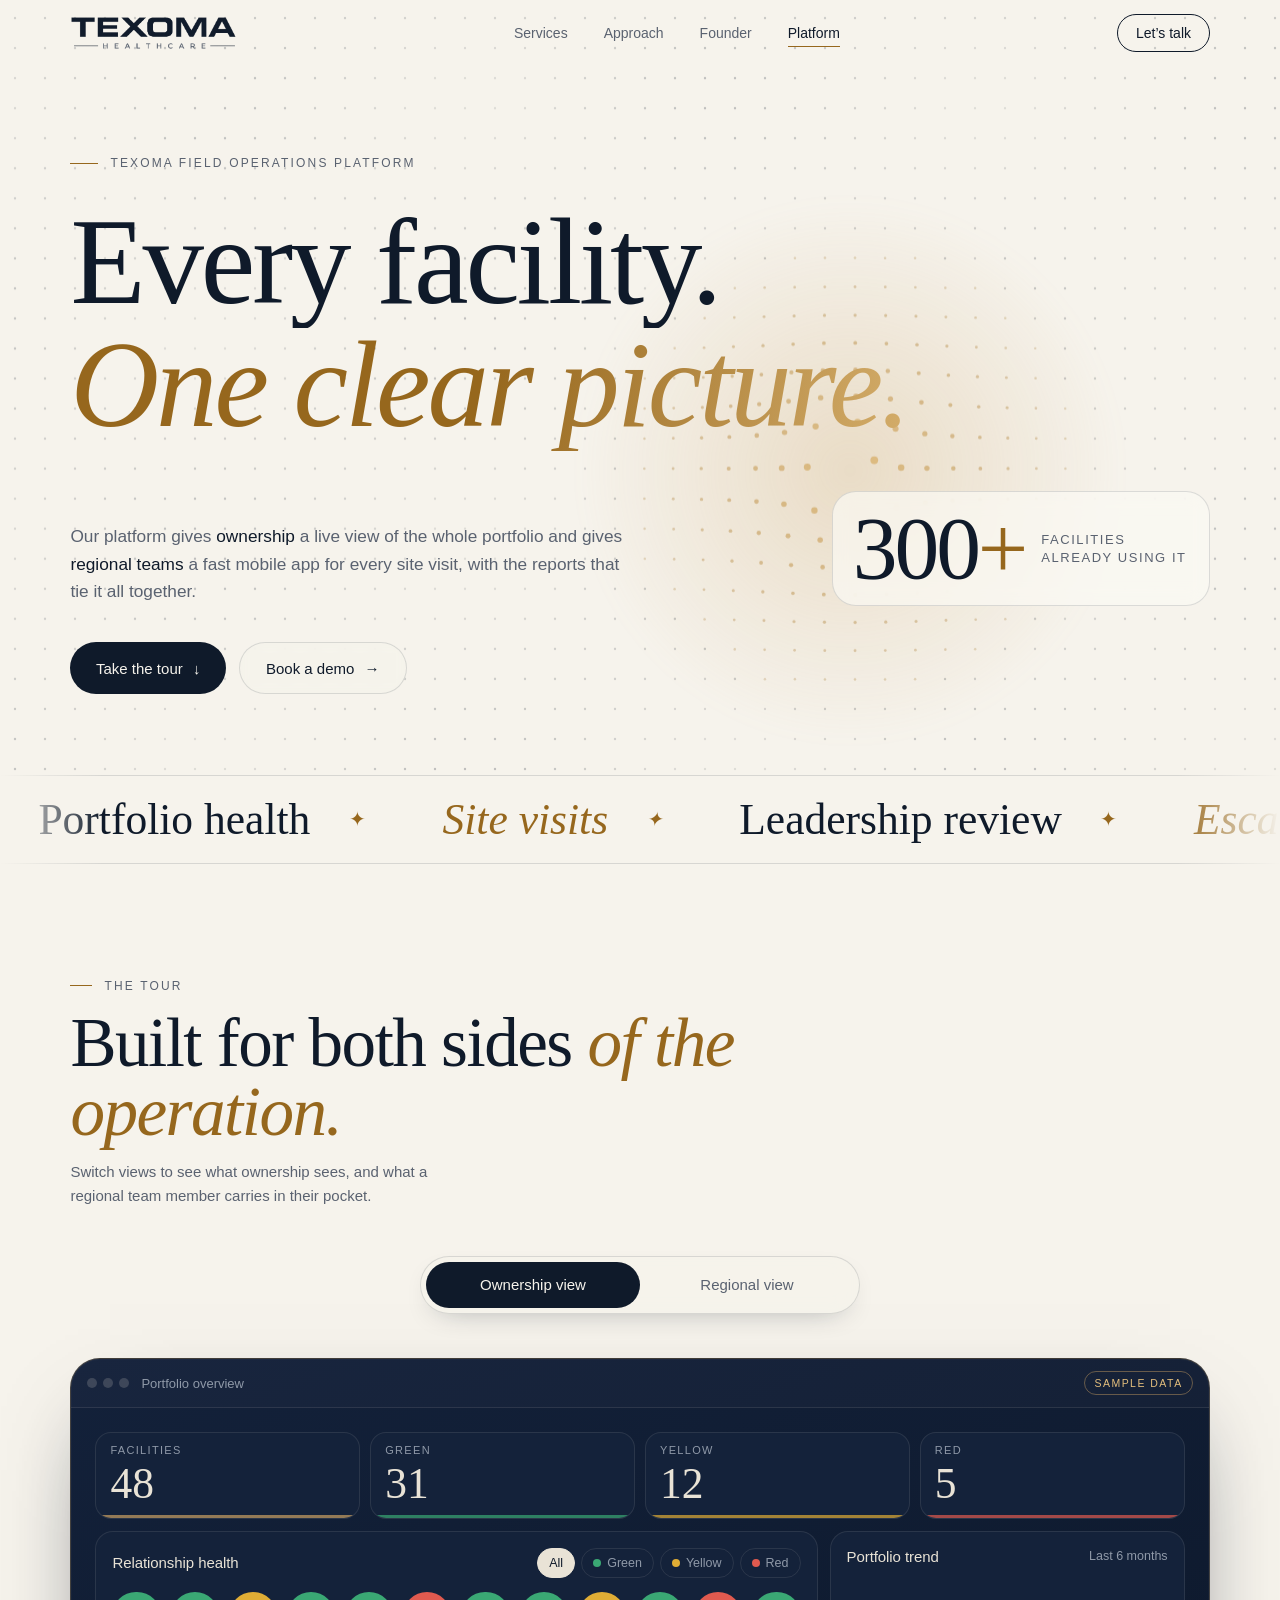
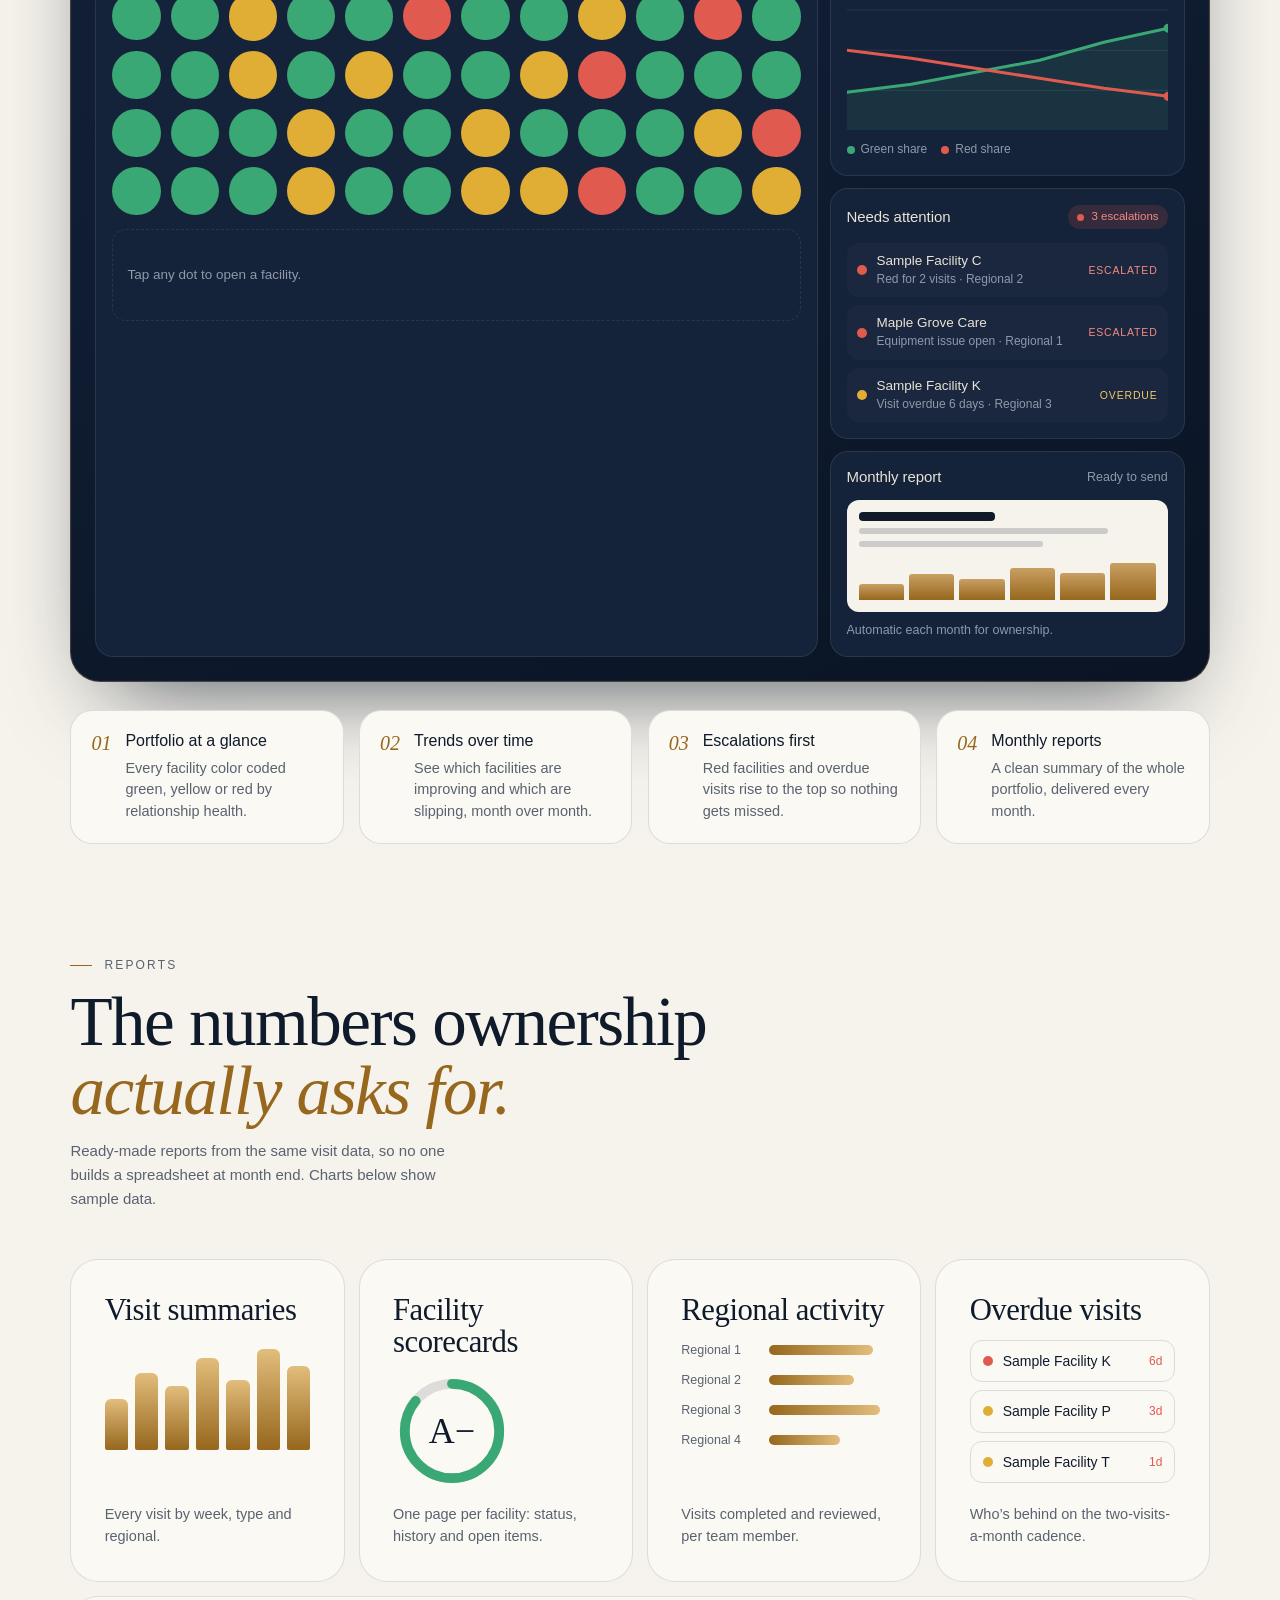
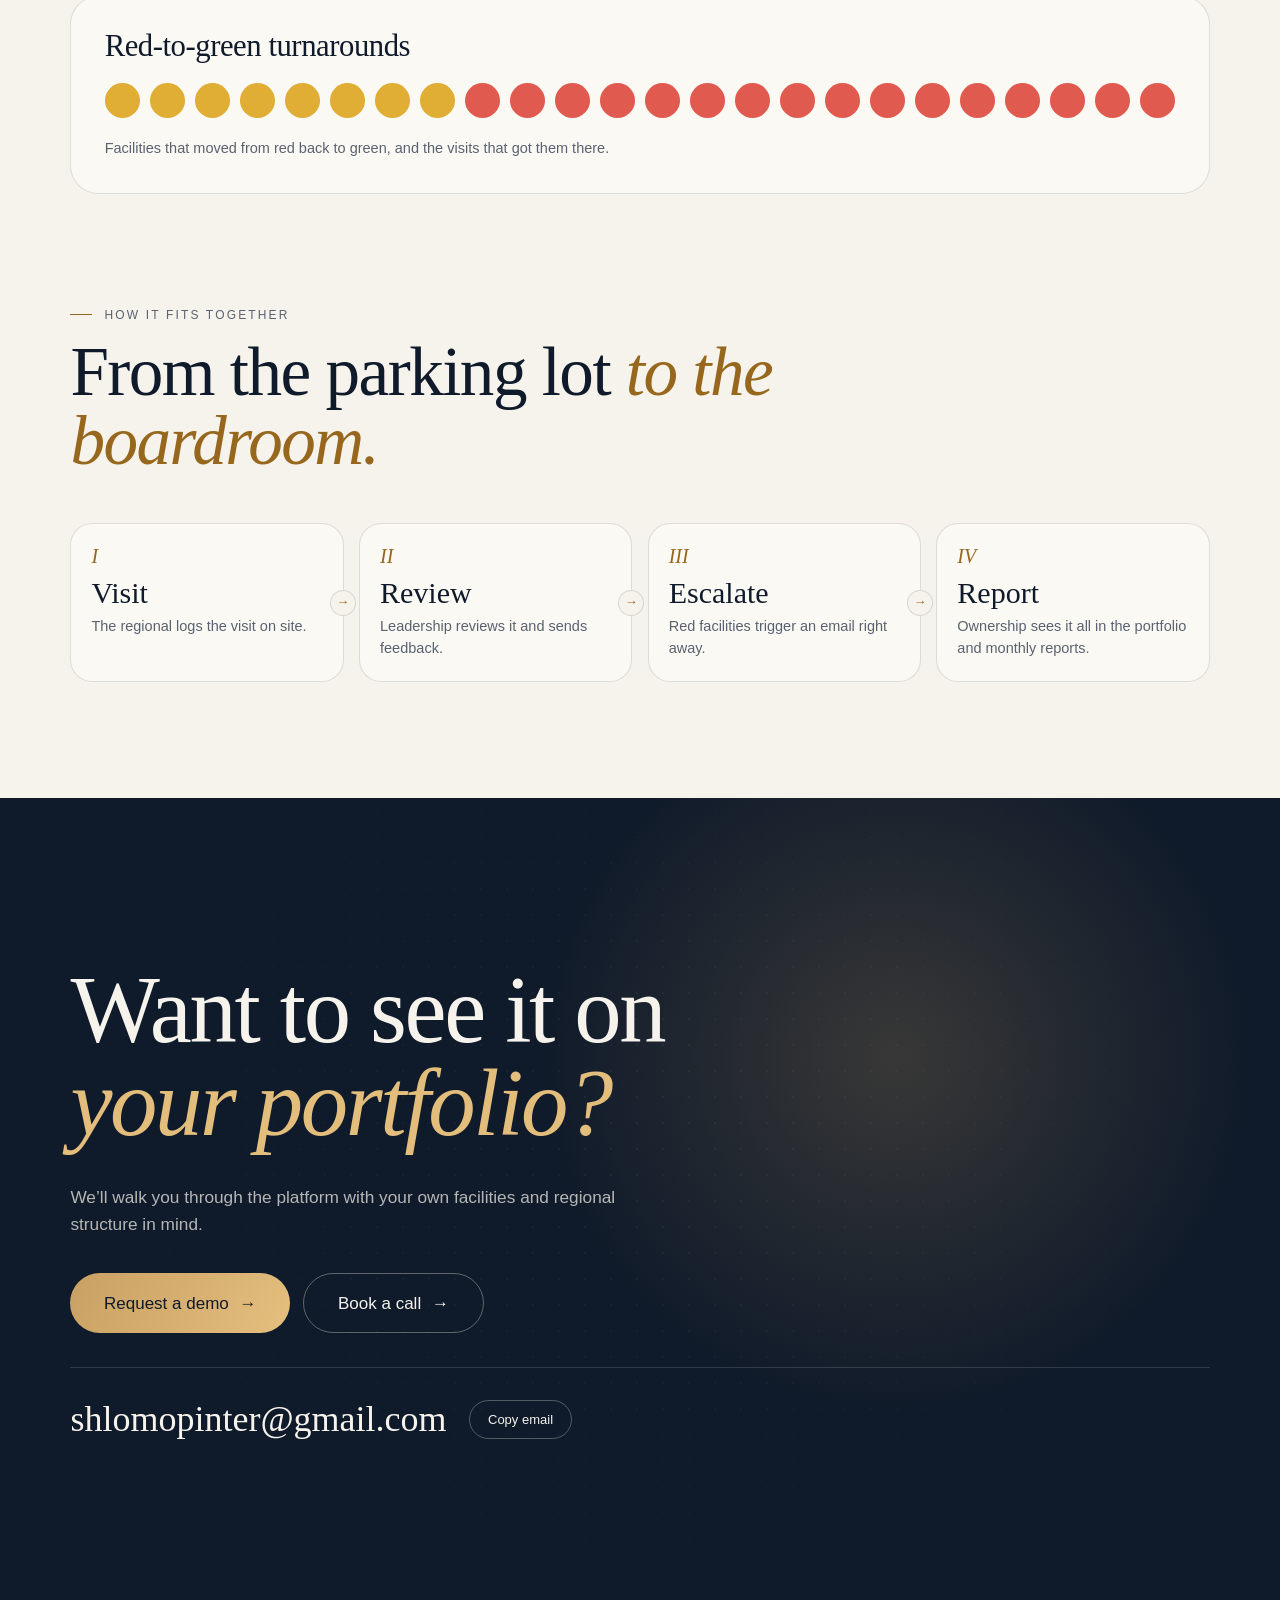
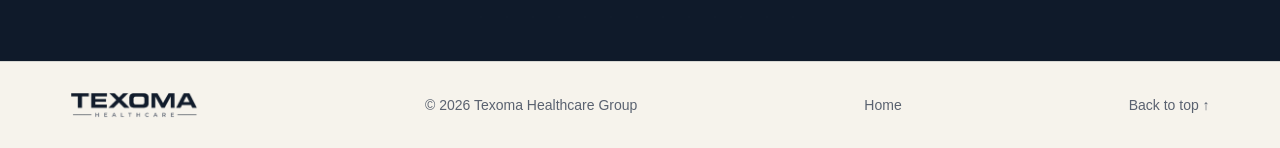
==== platform.html @ ba10efc1 "Add Platform page: interactive ownership dashboard, regional app demo, reports" ====
<!doctype html>
<html lang="en" class="no-js">
<head>
<meta charset="utf-8">
<meta name="viewport" content="width=device-width, initial-scale=1, viewport-fit=cover">
<title>Our platform | Texoma Healthcare Group</title>
<meta name="description" content="The Texoma field operations platform: a portfolio-wide view for ownership, a mobile site-visit app for regional teams, and the reports that tie them together. Already in use across 300+ facilities.">
<meta property="og:title" content="Our platform | Texoma Healthcare Group">
<meta property="og:description" content="Software and reports for ownership and regional teams. Already in use across 300+ facilities.">
<meta property="og:image" content="https://shlomopinter-ops.github.io/texoma-healthcare-v2/og.png">
<meta property="og:image:width" content="1200">
<meta property="og:image:height" content="630">
<meta property="og:url" content="https://shlomopinter-ops.github.io/texoma-healthcare-v2/platform.html">
<meta property="og:type" content="website">
<meta property="og:site_name" content="Texoma Healthcare Group">
<meta name="twitter:card" content="summary_large_image">
<meta name="theme-color" content="#f5f3ee" media="(prefers-color-scheme: light)">
<meta name="theme-color" content="#0b1422" media="(prefers-color-scheme: dark)">
<meta name="color-scheme" content="light dark">
<link rel="icon" href="img/favicon.svg" type="image/svg+xml">
<link rel="apple-touch-icon" href="img/apple-touch-icon.png">
<link rel="preload" href="fonts/InstrumentSerif-Regular.woff2" as="font" type="font/woff2" crossorigin>
<link rel="preload" href="fonts/InstrumentSerif-Italic.woff2" as="font" type="font/woff2" crossorigin>
<link rel="stylesheet" href="styles.css">
<link rel="stylesheet" href="platform.css">
<script>document.documentElement.classList.replace('no-js','js')</script>
<script src="script.js" defer></script>
<script src="platform.js" defer></script>
</head>
<body class="page-platform">
<a class="skip" href="#main">Skip to content</a>
<div class="progress" aria-hidden="true"><span></span></div>
<div class="cursor" aria-hidden="true"></div>

<header class="nav" id="top">
  <a class="brand" href="index.html" aria-label="Texoma Healthcare Group, home">
    <img class="logo logo-dk" src="img/logo-dark.png" alt="Texoma Healthcare" width="1055" height="215"><img class="logo logo-lt" src="img/logo-light.png" alt="" aria-hidden="true" width="1055" height="215">
  </a>
  <nav aria-label="Primary">
    <ul class="nav-links">
      <li><a href="index.html#work">Services</a></li>
      <li><a href="index.html#approach">Approach</a></li>
      <li><a href="index.html#founder">Founder</a></li>
      <li><a href="platform.html" aria-current="page">Platform</a></li>
    </ul>
  </nav>
  <div class="nav-right">
    <a class="nav-plat is-current" href="platform.html" aria-current="page">Platform</a>
    <a class="nav-cta magnetic" href="#contact"><span>Let&rsquo;s talk</span></a>
  </div>
</header>

<main id="main">

  <section class="hero p-hero" aria-labelledby="hero-title">
    <canvas class="field" aria-hidden="true"></canvas>
    <div class="hero-glow" aria-hidden="true"></div>
    <div class="hero-inner">
      <p class="eyebrow reveal">Texoma field operations platform</p>
      <h1 id="hero-title" class="display p-display">
        <span class="line"><span class="reveal-line">Every facility.</span></span>
        <span class="line"><span class="reveal-line"><em class="hero-em">One clear picture.</em></span></span>
      </h1>
      <div class="p-hero-foot reveal">
        <p class="lede">Our platform gives <strong>ownership</strong> a live view of the whole portfolio and gives <strong>regional teams</strong> a fast mobile app for every site visit, with the reports that tie it all together.</p>
        <div class="p-stat" data-countwrap>
          <span class="p-stat-num"><span data-count="300">300</span><span class="p-plus">+</span></span>
          <span class="p-stat-txt">facilities<br>already using it</span>
        </div>
      </div>
      <p class="hero-ctas reveal"><a class="btn btn-solid magnetic" href="#tour"><span>Take the tour <span class="btn-arrow" aria-hidden="true">&darr;</span></span></a> <a class="btn btn-ghost magnetic" data-booking href="#contact"><span>Book a demo <span class="btn-arrow" aria-hidden="true">&rarr;</span></span></a></p>
    </div>
  </section>

  <div class="marquee" role="region" aria-label="What the platform covers">
    <ul class="marquee-track">
      <li>Portfolio health</li><li>Site visits</li><li>Leadership review</li><li>Escalations</li><li>Monthly reports</li>
    </ul>
    <ul class="marquee-track" aria-hidden="true">
      <li>Portfolio health</li><li>Site visits</li><li>Leadership review</li><li>Escalations</li><li>Monthly reports</li>
    </ul>
  </div>

  <section class="p-tour" id="tour" aria-labelledby="tour-title">
    <div class="p-head reveal">
      <p class="label">The tour</p>
      <h2 id="tour-title" class="p-title">Built for both sides <em>of the operation.</em></h2>
      <p class="note">Switch views to see what ownership sees, and what a regional team member carries in their pocket.</p>
    </div>

    <div class="seg reveal" role="tablist" aria-label="Choose a view">
      <button class="seg-btn" role="tab" id="tab-own" aria-controls="panel-own" aria-selected="true">Ownership view</button>
      <button class="seg-btn" role="tab" id="tab-reg" aria-controls="panel-reg" aria-selected="false" tabindex="-1">Regional view</button>
      <span class="seg-pill" aria-hidden="true"></span>
    </div>

    <!-- OWNERSHIP -->
    <div class="panel" id="panel-own" role="tabpanel" aria-labelledby="tab-own">
      <div class="dash reveal" aria-label="Sample ownership dashboard (sample data)">
        <div class="dash-bar">
          <span class="dots3" aria-hidden="true"><i></i><i></i><i></i></span>
          <span class="dash-url">Portfolio overview</span>
          <span class="badge">Sample data</span>
        </div>
        <div class="dash-body">
          <div class="kpis">
            <div class="kpi"><span class="kpi-l">Facilities</span><span class="kpi-n" data-kpi="all">48</span></div>
            <div class="kpi g"><span class="kpi-l">Green</span><span class="kpi-n" data-kpi="g">31</span></div>
            <div class="kpi y"><span class="kpi-l">Yellow</span><span class="kpi-n" data-kpi="y">12</span></div>
            <div class="kpi r"><span class="kpi-l">Red</span><span class="kpi-n" data-kpi="r">5</span></div>
          </div>

          <div class="dash-grid">
            <div class="card portfolio">
              <div class="card-h">
                <h3>Relationship health</h3>
                <div class="chips" role="group" aria-label="Filter facilities by status">
                  <button class="chip on" data-f="all" aria-pressed="true">All</button>
                  <button class="chip" data-f="g" aria-pressed="false"><i class="sw g"></i>Green</button>
                  <button class="chip" data-f="y" aria-pressed="false"><i class="sw y"></i>Yellow</button>
                  <button class="chip" data-f="r" aria-pressed="false"><i class="sw r"></i>Red</button>
                </div>
              </div>
              <div class="fac-grid" role="list" aria-label="Sample facilities"></div>
              <div class="fac-detail" aria-live="polite">
                <p class="fd-hint">Tap any dot to open a facility.</p>
              </div>
            </div>

            <div class="card trend">
              <div class="card-h"><h3>Portfolio trend</h3><span class="mini">Last 6 months</span></div>
              <svg class="trend-svg draw" viewBox="0 0 320 150" role="img" aria-label="Sample trend chart: share of green facilities rising over six months">
                <g class="gridlines"><line x1="0" y1="30" x2="320" y2="30"/><line x1="0" y1="70" x2="320" y2="70"/><line x1="0" y1="110" x2="320" y2="110"/></g>
                <path class="area" d="M0,112 L64,104 L128,92 L192,80 L256,62 L320,48 L320,150 L0,150 Z"/>
                <path class="ln ln-g" d="M0,112 L64,104 L128,92 L192,80 L256,62 L320,48"/>
                <path class="ln ln-r" d="M0,70 L64,78 L128,88 L192,98 L256,108 L320,116"/>
                <g class="pts"><circle cx="320" cy="48" r="4.5" class="pt-g"/><circle cx="320" cy="116" r="4.5" class="pt-r"/></g>
              </svg>
              <div class="legend"><span><i class="sw g"></i>Green share</span><span><i class="sw r"></i>Red share</span></div>
            </div>

            <div class="card esc">
              <div class="card-h"><h3>Needs attention</h3><span class="pulse-tag"><i></i>3 escalations</span></div>
              <ul class="esc-list">
                <li><i class="sw r"></i><div><b>Sample Facility C</b><span>Red for 2 visits &middot; Regional 2</span></div><em>Escalated</em></li>
                <li><i class="sw r"></i><div><b>Maple Grove Care</b><span>Equipment issue open &middot; Regional 1</span></div><em>Escalated</em></li>
                <li><i class="sw y"></i><div><b>Sample Facility K</b><span>Visit overdue 6 days &middot; Regional 3</span></div><em class="soft">Overdue</em></li>
              </ul>
            </div>

            <div class="card month">
              <div class="card-h"><h3>Monthly report</h3><span class="mini">Ready to send</span></div>
              <div class="month-doc" aria-hidden="true">
                <span class="md-t"></span><span class="md-l"></span><span class="md-l s"></span>
                <span class="md-bars"><i style="--h:40%"></i><i style="--h:62%"></i><i style="--h:50%"></i><i style="--h:78%"></i><i style="--h:66%"></i><i style="--h:90%"></i></span>
              </div>
              <p class="mini">Automatic each month for ownership.</p>
            </div>
          </div>
        </div>
      </div>

      <ul class="feat-list reveal">
        <li><span class="fi">01</span><div><h3>Portfolio at a glance</h3><p>Every facility color coded green, yellow or red by relationship health.</p></div></li>
        <li><span class="fi">02</span><div><h3>Trends over time</h3><p>See which facilities are improving and which are slipping, month over month.</p></div></li>
        <li><span class="fi">03</span><div><h3>Escalations first</h3><p>Red facilities and overdue visits rise to the top so nothing gets missed.</p></div></li>
        <li><span class="fi">04</span><div><h3>Monthly reports</h3><p>A clean summary of the whole portfolio, delivered every month.</p></div></li>
      </ul>
    </div>

    <!-- REGIONAL -->
    <div class="panel" id="panel-reg" role="tabpanel" aria-labelledby="tab-reg" hidden>
      <div class="reg-wrap">
        <div class="phone-col">
          <div class="phone" aria-label="Sample regional app (sample data)">
            <div class="notch" aria-hidden="true"></div>
            <div class="screen">
              <div class="app-top"><span class="app-time">9:41</span><span class="badge sm">Sample data</span></div>

              <!-- screen 0 home -->
              <section class="scr on" data-s="0" aria-label="Today">
                <p class="app-hi">Good morning, <b>Regional 1</b></p>
                <div class="app-map" aria-hidden="true">
                  <i class="pin g" style="left:18%;top:30%"></i><i class="pin y" style="left:44%;top:58%"></i><i class="pin g" style="left:70%;top:24%"></i><i class="pin r" style="left:62%;top:70%"></i><i class="pin g" style="left:30%;top:76%"></i><i class="pin y" style="left:84%;top:52%"></i>
                  <span class="me"></span>
                </div>
                <p class="app-sec">Due this week</p>
                <ul class="due">
                  <li><i class="sw r"></i><span><b>Sample Facility C</b><small>1 of 2 visits this month</small></span><em>Today</em></li>
                  <li><i class="sw y"></i><span><b>Maple Grove Care</b><small>0 of 2 visits this month</small></span><em>Thu</em></li>
                  <li><i class="sw g"></i><span><b>Sample Facility F</b><small>1 of 2 visits this month</small></span><em>Fri</em></li>
                </ul>
                <button class="app-btn" data-go="1">+ Log a visit</button>
              </section>

              <!-- screen 1 form -->
              <section class="scr" data-s="1" aria-label="Log a visit">
                <p class="app-back" data-go="0">&larr; Back</p>
                <h4 class="app-h">New visit</h4>
                <label class="fld"><span>Facility</span><b>Sample Facility C</b></label>
                <p class="app-sec">Visit type</p>
                <div class="vtypes" role="group" aria-label="Visit type">
                  <button class="vt on" aria-pressed="true">Routine monthly</button>
                  <button class="vt" aria-pressed="false">Relationship building</button>
                  <button class="vt" aria-pressed="false">Compliance follow-up</button>
                  <button class="vt" aria-pressed="false">Equipment / cart issue</button>
                  <button class="vt" aria-pressed="false">Quick stop</button>
                </div>
                <p class="app-sec">How did it go?</p>
                <div class="health" role="group" aria-label="Relationship health">
                  <button class="hb g" aria-pressed="false">Green</button>
                  <button class="hb y on" aria-pressed="true">Yellow</button>
                  <button class="hb r" aria-pressed="false">Red</button>
                </div>
                <div class="fld notes"><span>Notes</span><p class="typed" data-text="Met with the administrator. Cart issue on the 2nd floor resolved. Follow up on staffing next visit."></p></div>
                <button class="app-btn" data-go="2">Submit visit</button>
              </section>

              <!-- screen 2 submitted -->
              <section class="scr" data-s="2" aria-label="Submitted">
                <div class="done">
                  <svg viewBox="0 0 52 52" class="check" aria-hidden="true"><circle cx="26" cy="26" r="24"/><path d="M15 27l7 7 15-16"/></svg>
                  <h4 class="app-h">Visit submitted</h4>
                  <p class="app-p">Sent to leadership for review. Facility history updated.</p>
                </div>
                <div class="tl">
                  <div class="tl-i ok"><i></i><span>Logged on site</span></div>
                  <div class="tl-i ok"><i></i><span>Submitted</span></div>
                  <div class="tl-i wait"><i></i><span>Waiting for review&hellip;</span></div>
                </div>
                <button class="app-btn ghost" data-go="3">See review &rarr;</button>
              </section>

              <!-- screen 3 reviewed -->
              <section class="scr" data-s="3" aria-label="Reviewed">
                <p class="app-back" data-go="0">&larr; Home</p>
                <h4 class="app-h">Reviewed <span class="tick">&#10003;</span></h4>
                <div class="msg in"><b>Leadership</b><p>Nice work closing out the cart issue. Let&rsquo;s get them back to green by the next visit.</p></div>
                <div class="msg out"><p>Will do. Second visit is booked for the 18th.</p></div>
                <div class="alert"><i class="sw r"></i><p><b>Escalation email sent</b> for Sample Facility C (red status) to the leadership team.</p></div>
                <button class="app-btn" data-go="0">Done</button>
              </section>
            </div>
          </div>
          <ol class="flow" aria-label="Visit workflow">
            <li class="on" data-go="0"><button type="button">Today</button></li>
            <li data-go="1"><button type="button">Log</button></li>
            <li data-go="2"><button type="button">Submit</button></li>
            <li data-go="3"><button type="button">Review</button></li>
          </ol>
          <p class="tap-hint">Tap through the app &uarr;</p>
        </div>

        <ul class="feat-list two reveal">
          <li><span class="fi">01</span><div><h3>Log visits in seconds</h3><p>Routine monthly, relationship building, compliance follow-up, equipment or cart issue, or a quick stop.</p></div></li>
          <li><span class="fi">02</span><div><h3>Facility history</h3><p>Every past visit, note and status for a facility, right on the phone before walking in.</p></div></li>
          <li><span class="fi">03</span><div><h3>Map of your facilities</h3><p>See your whole territory, color coded, and plan the day&rsquo;s route.</p></div></li>
          <li><span class="fi">04</span><div><h3>Reminders when a facility is due</h3><p>Two visits a month per facility, tracked automatically.</p></div></li>
          <li><span class="fi">05</span><div><h3>Leadership review</h3><p>Leadership reviews each visit and the regional gets feedback, so coaching happens every week.</p></div></li>
          <li><span class="fi">06</span><div><h3>Messaging and escalations</h3><p>Built-in messaging, plus automatic escalation emails when a facility turns red.</p></div></li>
        </ul>
      </div>
    </div>
  </section>

  <section class="p-reports" id="reports" aria-labelledby="reports-title">
    <div class="p-head reveal">
      <p class="label">Reports</p>
      <h2 id="reports-title" class="p-title">The numbers ownership <em>actually asks for.</em></h2>
      <p class="note">Ready-made reports from the same visit data, so no one builds a spreadsheet at month end. Charts below show sample data.</p>
    </div>
    <div class="rgrid">
      <article class="tile rcard reveal">
        <p class="rk">Visit summaries</p>
        <div class="bars" aria-hidden="true"><i style="--h:46%"></i><i style="--h:70%"></i><i style="--h:58%"></i><i style="--h:84%"></i><i style="--h:64%"></i><i style="--h:92%"></i><i style="--h:76%"></i></div>
        <p class="rd">Every visit by week, type and regional.</p>
      </article>
      <article class="tile rcard reveal">
        <p class="rk">Facility scorecards</p>
        <div class="ring-wrap" aria-hidden="true">
          <svg viewBox="0 0 120 120" class="ring"><circle cx="60" cy="60" r="48" class="r-bg"/><circle cx="60" cy="60" r="48" class="r-fg" pathLength="100"/></svg>
          <span class="ring-n">A&minus;</span>
        </div>
        <p class="rd">One page per facility: status, history and open items.</p>
      </article>
      <article class="tile rcard reveal">
        <p class="rk">Regional activity</p>
        <div class="hbars" aria-hidden="true">
          <div><span>Regional 1</span><i style="--w:88%"></i></div>
          <div><span>Regional 2</span><i style="--w:72%"></i></div>
          <div><span>Regional 3</span><i style="--w:94%"></i></div>
          <div><span>Regional 4</span><i style="--w:60%"></i></div>
        </div>
        <p class="rd">Visits completed and reviewed, per team member.</p>
      </article>
      <article class="tile rcard reveal">
        <p class="rk">Overdue visits</p>
        <ul class="od" aria-hidden="true">
          <li><i class="sw r"></i>Sample Facility K<em>6d</em></li>
          <li><i class="sw y"></i>Sample Facility P<em>3d</em></li>
          <li><i class="sw y"></i>Sample Facility T<em>1d</em></li>
        </ul>
        <p class="rd">Who&rsquo;s behind on the two-visits-a-month cadence.</p>
      </article>
      <article class="tile rcard wide reveal">
        <p class="rk">Red-to-green turnarounds</p>
        <div class="turn" aria-hidden="true"></div>
        <p class="rd">Facilities that moved from red back to green, and the visits that got them there.</p>
      </article>
    </div>
  </section>

  <section class="p-loop" aria-labelledby="loop-title">
    <div class="p-head reveal">
      <p class="label">How it fits together</p>
      <h2 id="loop-title" class="p-title">From the parking lot <em>to the boardroom.</em></h2>
    </div>
    <ol class="loop reveal">
      <li><span class="lp-n">I</span><h3>Visit</h3><p>The regional logs the visit on site.</p></li>
      <li><span class="lp-n">II</span><h3>Review</h3><p>Leadership reviews it and sends feedback.</p></li>
      <li><span class="lp-n">III</span><h3>Escalate</h3><p>Red facilities trigger an email right away.</p></li>
      <li><span class="lp-n">IV</span><h3>Report</h3><p>Ownership sees it all in the portfolio and monthly reports.</p></li>
    </ol>
  </section>

  <section class="contact" id="contact" aria-labelledby="contact-title">
    <div class="contact-glow" aria-hidden="true"></div>
    <div class="contact-inner">
      <h2 id="contact-title" class="contact-title reveal">Want to see it on <em>your portfolio?</em></h2>
      <p class="lede reveal">We&rsquo;ll walk you through the platform with your own facilities and regional structure in mind.</p>
      <p class="contact-ctas reveal"><a class="btn btn-gold btn-lg magnetic" href="mailto:shlomopinter@gmail.com?subject=Platform%20demo"><span>Request a demo <span class="btn-arrow" aria-hidden="true">&rarr;</span></span></a><a class="btn btn-line btn-lg magnetic" data-booking href="#contact"><span>Book a call <span class="btn-arrow" aria-hidden="true">&rarr;</span></span></a></p>
      <div class="contact-row reveal">
        <a class="email" href="mailto:shlomopinter@gmail.com?subject=Platform%20demo">shlomopinter@gmail.com</a>
        <button class="copy magnetic" type="button" data-copy="shlomopinter@gmail.com"><span>Copy email</span></button>
      </div>
      <p class="copy-status" role="status" aria-live="polite"></p>
    </div>
  </section>

</main>

<footer class="foot">
  <span class="foot-logo"><img class="logo logo-dk" src="img/logo-dark.png" alt="Texoma Healthcare" width="1055" height="215" loading="lazy"><img class="logo logo-lt" src="img/logo-light.png" alt="" aria-hidden="true" width="1055" height="215" loading="lazy"></span>
  <span>&copy; <span id="year">2026</span> Texoma Healthcare Group</span>
  <a href="index.html">Home</a>
  <a href="#top">Back to top &uarr;</a>
</footer>
</body>
</html>
---- styles.css ----
:root{
  --bg:#f6f3ec; --bg2:#efeadf; --ink:#0f1a2a; --muted:#5a6270; --line:rgba(15,26,42,.13);
  --accent:#96671d; --gold:#c9a063; --gold-hi:#e2bd7c; --dark:#0f1a2a; --dark2:#0a1320;
  --card:#fbf9f4; --dot:15,26,42;
  --serif:"Instrument Serif", "Iowan Old Style", Georgia, serif;
  --sans:"Inter", -apple-system, BlinkMacSystemFont, "Segoe UI", sans-serif;
  --pad:clamp(22px, 5.5vw, 88px); --max:1280px;
  --ease:cubic-bezier(.2,.7,.1,1); --spring:cubic-bezier(.34,1.56,.64,1);
  color-scheme:light dark;
}
@media (prefers-color-scheme:dark){
  :root{--bg:#0b1422; --bg2:#0f1a2b; --ink:#ece6da; --muted:#9aa3b2; --line:rgba(236,230,218,.12);
    --accent:#d6aa5f; --card:#101c2e; --dot:236,230,218; --dark:#060c16; --dark2:#04080f}
}
@font-face{font-family:"Instrument Serif";src:url(fonts/InstrumentSerif-Regular.woff2) format("woff2");font-weight:400;font-style:normal;font-display:swap}
@font-face{font-family:"Instrument Serif";src:url(fonts/InstrumentSerif-Italic.woff2) format("woff2");font-weight:400;font-style:italic;font-display:swap}
@font-face{font-family:"Inter";src:url(fonts/Inter-Regular.woff2) format("woff2");font-weight:400;font-display:swap}
@font-face{font-family:"Inter";src:url(fonts/Inter-Medium.woff2) format("woff2");font-weight:500;font-display:swap}

*,*::before,*::after{box-sizing:border-box}
html{scroll-behavior:smooth;-webkit-text-size-adjust:100%;overflow-x:clip}
body{margin:0;background:var(--bg);color:var(--ink);font:400 17px/1.6 var(--sans);-webkit-font-smoothing:antialiased;overflow-x:clip;transition:background .4s}
h1,h2,h3,p,ul,ol,blockquote{margin:0;padding:0}
ul,ol{list-style:none}
a{color:inherit}
em{font-style:italic;color:var(--accent)}
::selection{background:var(--gold);color:#0f1a2a}
:focus-visible{outline:2px solid var(--accent);outline-offset:4px;border-radius:4px}
.skip{position:absolute;left:-9999px;top:12px;background:var(--ink);color:var(--bg);padding:10px 16px;z-index:99;text-decoration:none}
.skip:focus{left:12px}

/* progress + cursor */
.progress{position:fixed;top:0;left:0;right:0;height:2px;z-index:50;pointer-events:none}
.progress span{display:block;height:100%;background:linear-gradient(90deg,var(--accent),var(--gold-hi));transform-origin:0 50%;transform:scaleX(var(--p,0))}
.cursor{display:none}
@media (hover:hover) and (pointer:fine){
  .js .cursor{display:block;position:fixed;left:0;top:0;width:34px;height:34px;margin:-17px 0 0 -17px;border:1px solid var(--accent);border-radius:50%;
    pointer-events:none;z-index:60;opacity:0;transition:width .3s var(--ease),height .3s var(--ease),margin .3s var(--ease),background .3s,opacity .3s,border-color .3s;mix-blend-mode:normal}
  .js .cursor.on{opacity:.7}
  .js .cursor.big{width:64px;height:64px;margin:-32px 0 0 -32px;background:rgba(201,160,99,.14);border-color:transparent}
}

/* nav */
.nav{position:sticky;top:0;z-index:20;display:flex;align-items:center;justify-content:space-between;gap:24px;
  padding:calc(14px + env(safe-area-inset-top)) var(--pad) 14px;background:transparent;
  border-bottom:1px solid transparent;transition:border-color .3s,background .3s}
.nav.scrolled{border-bottom-color:var(--line);background:color-mix(in srgb,var(--bg) 78%,transparent);
  -webkit-backdrop-filter:saturate(1.4) blur(16px);backdrop-filter:saturate(1.4) blur(16px)}
.brand{display:flex;align-items:baseline;gap:10px;text-decoration:none}
.brand-mark{font:400 28px/1 var(--serif);letter-spacing:-.01em}
.brand-mark.small{font-size:22px}
.brand-sub{font:500 11px/1 var(--sans);letter-spacing:.16em;text-transform:uppercase;color:var(--muted)}
.nav-links{display:flex;gap:36px}
.nav-links a{font:500 14px/1 var(--sans);text-decoration:none;color:var(--muted);position:relative;transition:color .2s}
.nav-links a::after{content:"";position:absolute;left:0;right:0;bottom:-6px;height:1px;background:var(--accent);transform:scaleX(0);transform-origin:right;transition:transform .4s var(--ease)}
.nav-links a:hover{color:var(--ink)}
.nav-links a:hover::after{transform:scaleX(1);transform-origin:left}
.nav-cta{font:500 14px/1 var(--sans);text-decoration:none;padding:11px 18px;border:1px solid var(--ink);border-radius:999px;display:inline-block;transition:background .3s,color .3s}
.nav-cta:hover{background:var(--ink);color:var(--bg)}
@media (max-width:760px){.nav-links{display:none}.brand-sub{display:none}.nav-cta{padding:10px 16px}}

/* buttons */
.magnetic{display:inline-block;will-change:transform}
.magnetic>span{display:inline-block;transition:transform .2s ease-out}
.btn{position:relative;display:inline-flex;align-items:center;justify-content:center;min-height:52px;padding:0 26px;border-radius:999px;
  font:500 15px/1 var(--sans);text-decoration:none;overflow:hidden;isolation:isolate;transition:color .35s,border-color .35s,box-shadow .35s}
.btn::before{content:"";position:absolute;inset:0;z-index:-1;border-radius:inherit;transform:translateY(101%);transition:transform .5s var(--ease)}
.btn:hover::before,.btn:focus-visible::before{transform:none}
.btn-arrow{display:inline-block;margin-left:6px;transition:transform .35s var(--ease)}
.btn:hover .btn-arrow{transform:translateX(4px)}
.btn-solid{background:var(--ink);color:var(--bg)}
.btn-solid::before{background:var(--accent)}
.btn-solid:hover{color:#fff;box-shadow:0 12px 34px -12px rgba(150,103,29,.6)}
.btn-ghost{border:1px solid var(--line);color:var(--ink);background:color-mix(in srgb,var(--bg) 60%,transparent);-webkit-backdrop-filter:blur(6px);backdrop-filter:blur(6px)}
.btn-ghost::before{background:var(--ink)}
.btn-ghost:hover{color:var(--bg);border-color:var(--ink)}
.btn-gold{background:linear-gradient(120deg,var(--gold),var(--gold-hi),var(--gold));background-size:200% 100%;color:#0f1a2a;animation:sheen 5s linear infinite}
.btn-gold::before{background:#f6f3ec}
.btn-lg{min-height:60px;padding:0 34px;font-size:17px}
@keyframes sheen{to{background-position:-200% 0}}

/* hero */
.hero{position:relative;min-height:calc(100svh - 64px);display:flex;flex-direction:column;justify-content:center;padding:clamp(40px,8vh,120px) var(--pad) 120px;max-width:none;overflow:hidden;margin-top:-64px;padding-top:calc(64px + clamp(40px,10vh,140px))}
.field{position:absolute;inset:0;width:100%;height:100%;z-index:0}
.hero-glow{position:absolute;left:0;top:0;width:min(70vw,620px);aspect-ratio:1;margin:calc(min(70vw,620px) / -2) 0 0 calc(min(70vw,620px) / -2);border-radius:50%;
  background:radial-gradient(circle,rgba(201,160,99,.28),rgba(201,160,99,0) 62%);filter:blur(10px);z-index:0;pointer-events:none;transform:translate3d(50vw,40vh,0);will-change:transform}
.hero-inner{position:relative;z-index:1;max-width:var(--max);width:100%;margin:0 auto}
.eyebrow{font:500 12px/1 var(--sans);letter-spacing:.18em;text-transform:uppercase;color:var(--muted);margin-bottom:clamp(22px,4vh,40px);display:flex;align-items:center;gap:12px}
.eyebrow::before{content:"";width:28px;height:1px;background:var(--accent)}
.display{font:400 clamp(54px,11.5vw,168px)/.92 var(--serif);letter-spacing:-.025em}
.line{display:block;overflow:hidden;padding-bottom:.08em}
.reveal-line{display:block}
.js .reveal-line{transform:translateY(105%);transition:transform 1.2s var(--ease)}
.js .line:nth-child(2) .reveal-line{transition-delay:.12s}
.loaded .reveal-line{transform:none}
.hero-em{background:linear-gradient(100deg,var(--accent) 20%,var(--gold-hi) 45%,var(--accent) 70%);background-size:250% 100%;-webkit-background-clip:text;background-clip:text;color:transparent;animation:shimmer 7s ease-in-out infinite;padding-right:.06em}
@keyframes shimmer{0%,100%{background-position:100% 0}50%{background-position:0 0}}
.hero-foot{margin-top:clamp(28px,5vh,56px);display:grid;grid-template-columns:minmax(0,560px) auto;gap:32px;align-items:end;justify-content:space-between}
.lede{font-size:clamp(17px,1.35vw,19px);color:var(--muted);max-width:560px}
.lede strong{color:var(--ink);font-weight:500}
.hero-ctas{display:flex;flex-wrap:wrap;gap:12px}
.scroll-cue{position:absolute;left:50%;bottom:26px;width:1px;height:54px;background:var(--line);overflow:hidden;z-index:1}
.scroll-cue span{position:absolute;left:0;top:-40%;width:1px;height:40%;background:var(--accent);animation:cue 2.2s var(--ease) infinite}
@keyframes cue{to{top:110%}}
@media (max-width:860px){.hero-foot{grid-template-columns:1fr}}
@media (max-width:520px){.hero-ctas .btn{flex:1 1 100%}.scroll-cue{display:none}.hero{padding-bottom:64px}.display{font-size:clamp(54px,16vw,72px)}.eyebrow{letter-spacing:.12em;font-size:11px}.pin-on .step{min-height:300px}}

/* marquee */
.marquee{display:flex;overflow:hidden;border-block:1px solid var(--line);padding:22px 0;user-select:none;
  -webkit-mask:linear-gradient(90deg,transparent,#000 8%,#000 92%,transparent);mask:linear-gradient(90deg,transparent,#000 8%,#000 92%,transparent)}
.marquee-track{display:flex;flex-shrink:0;min-width:100%;justify-content:space-around;gap:0;animation:marquee 26s linear infinite}
.marquee:hover .marquee-track{animation-play-state:paused}
.marquee li{font:400 clamp(26px,3.4vw,44px)/1 var(--serif);white-space:nowrap;padding:0 clamp(20px,3vw,44px);display:flex;align-items:center;gap:clamp(20px,3vw,44px)}
.marquee li::after{content:"\2726";font-size:.45em;color:var(--accent)}
.marquee li:nth-child(even){font-style:italic;color:var(--accent)}
@keyframes marquee{to{transform:translateX(-100%)}}

/* sections */
section{padding:clamp(80px,13vw,180px) var(--pad);max-width:calc(var(--max) + 2 * var(--pad));margin:0 auto}
.label{font:500 12px/1 var(--sans);letter-spacing:.18em;text-transform:uppercase;color:var(--muted);display:flex;align-items:center;gap:12px}
.label::before{content:"";width:28px;height:1px;background:var(--accent)}
.section-head{display:grid;gap:22px;margin-bottom:clamp(44px,7vw,90px)}
.section-title{font:400 clamp(38px,5.6vw,80px)/1.02 var(--serif);letter-spacing:-.02em;max-width:16ch}
.section-note{color:var(--muted);max-width:520px}

/* reveal */
.js .reveal{opacity:0;transform:translateY(28px);transition:opacity 1s var(--ease),transform 1s var(--ease)}
.js .reveal.in{opacity:1;transform:none}

/* ===== bento ===== */
.bento-wrap{padding-top:clamp(56px,8vw,120px);padding-bottom:clamp(64px,9vw,140px)}
.bento{display:grid;gap:clamp(10px,1.1vw,16px);grid-template-columns:repeat(6,minmax(0,1fr));
  grid-template-areas:
   "intro intro intro intro s1 s1"
   "c1 c1 c2 c2 s1 s1"
   "c3 c3 c3 c4 c4 c4"
   "svc svc svc svc s2 s2"
   "svc svc svc svc tech tech"
   "appr appr appr appr appr appr"
   "fdr fdr fdr fdr cta cta"}
.t-intro{grid-area:intro}.t-c1{grid-area:c1}.t-c2{grid-area:c2}.t-c3{grid-area:c3}.t-c4{grid-area:c4}
.t-s1{grid-area:s1}.t-s2{grid-area:s2}.t-svc{grid-area:svc}.t-tech{grid-area:tech}.t-appr{grid-area:appr}.t-fdr{grid-area:fdr}.t-cta{grid-area:cta}

.tile{position:relative;padding:clamp(22px,2.6vw,38px);border:1px solid var(--line);border-radius:clamp(22px,2.2vw,30px);background:var(--card);
  overflow:hidden;isolation:isolate;outline:none;scroll-margin-top:90px;min-width:0;
  transition:border-color .45s,box-shadow .55s var(--ease),transform .6s var(--ease),opacity 1s var(--ease),background-color .4s}
.tile::before{content:"";position:absolute;inset:0;z-index:-1;opacity:0;transition:opacity .5s;pointer-events:none;
  background:radial-gradient(520px circle at var(--mx,50%) var(--my,30%),rgba(201,160,99,.20),transparent 60%)}
.tile::after{content:"";position:absolute;inset:0;border-radius:inherit;padding:1px;pointer-events:none;opacity:0;transition:opacity .5s;
  background:radial-gradient(260px circle at var(--mx,50%) var(--my,30%),var(--gold-hi),transparent 70%);
  -webkit-mask:linear-gradient(#000 0 0) content-box,linear-gradient(#000 0 0);-webkit-mask-composite:xor;mask-composite:exclude}
.tile:hover::before,.tile:focus-visible::before,.tile.active::before,.tile:focus-within::before{opacity:1}
.tile:hover::after,.tile:focus-visible::after,.tile.active::after{opacity:1}
.tile:hover,.tile:focus-visible,.tile.active{border-color:color-mix(in srgb,var(--accent) 45%,transparent);box-shadow:0 34px 70px -38px rgba(15,26,42,.45),0 0 0 1px color-mix(in srgb,var(--accent) 12%,transparent)}
@media (hover:hover) and (pointer:fine){.js .tile.reveal.in:hover{transform:translateY(-6px)}}
.js .tile.reveal{transform:translateY(34px) scale(.975)}
.js .tile.reveal.in{transform:none}

.tile .label{margin-bottom:clamp(18px,2vw,26px)}
.tile-title{font:400 clamp(32px,3.3vw,50px)/1.02 var(--serif);letter-spacing:-.02em}
.note{color:var(--muted);font-size:clamp(15px,1.1vw,16px);margin-top:14px;max-width:46ch}

/* intro tile (dark) */
.tile-dark{background:var(--dark);color:#f6f3ec;border-color:transparent}
.tile-dark .label{color:rgba(246,243,236,.6)}
.tile-dark em{color:var(--gold-hi)}
.t-intro{display:flex;flex-direction:column;justify-content:space-between;min-height:clamp(260px,24vw,340px)}
.intro-title{font:400 clamp(36px,4.4vw,68px)/1 var(--serif);letter-spacing:-.025em;max-width:15ch;position:relative;z-index:1}
.intro-dots{position:absolute;inset:0;z-index:-1;opacity:.55;pointer-events:none;
  background-image:radial-gradient(rgba(246,243,236,.13) 1px,transparent 1.2px);background-size:22px 22px;
  -webkit-mask:radial-gradient(ellipse at 85% 20%,#000,transparent 70%);mask:radial-gradient(ellipse at 85% 20%,#000,transparent 70%)}
.t-intro::before{background:radial-gradient(520px circle at var(--mx,80%) var(--my,20%),rgba(201,160,99,.26),transparent 60%)}
.t-intro.in::before{opacity:.7}

/* challenge tiles */
.t-chal{display:flex;flex-direction:column;justify-content:flex-end;min-height:clamp(220px,20vw,280px);padding-top:clamp(80px,8vw,110px)}
.tile-n{position:absolute;top:clamp(16px,2vw,26px);left:clamp(22px,2.6vw,38px);font:400 clamp(48px,5vw,76px)/1 var(--serif);color:transparent;
  -webkit-text-stroke:1px color-mix(in srgb,var(--ink) 30%,transparent);transition:color .5s,-webkit-text-stroke-color .5s,text-shadow .5s,transform .6s var(--spring)}
.t-chal h3{font:400 clamp(24px,2.1vw,32px)/1.08 var(--serif);letter-spacing:0;font-kerning:normal;margin-bottom:10px;max-width:18ch}
.t-chal p{color:var(--muted);font-size:clamp(15px,1.05vw,16px);max-width:40ch}
.t-chal:hover .tile-n,.t-chal:focus-visible .tile-n,.t-chal.active .tile-n{color:var(--gold);-webkit-text-stroke-color:transparent;text-shadow:0 0 28px rgba(226,189,124,.55);transform:scale(1.06)}

/* stats */
.t-stat{display:flex;flex-direction:column}
.t-s1{justify-content:flex-start}
.stat-num{font:400 clamp(64px,7.4vw,118px)/.9 var(--serif);letter-spacing:-.035em;display:flex;align-items:baseline;gap:.08em;margin:auto 0 14px;font-variant-numeric:tabular-nums}
.t-s2 .stat-num{font-size:clamp(56px,5.6vw,88px);margin-top:0}
.stat-arrow{color:var(--accent);font-size:.55em;transform:translateY(-.15em);display:inline-block}
.plus{color:var(--accent)}
.t-stat h3{font:500 13px/1.3 var(--sans);letter-spacing:.14em;text-transform:uppercase;margin-bottom:12px}
.t-stat p{color:var(--muted);font-size:15px}
.t-stat:hover .stat-num,.t-stat.active .stat-num{text-shadow:0 0 40px rgba(226,189,124,.35)}

.mgr{display:grid;grid-template-columns:repeat(10,minmax(0,1fr));gap:clamp(6px,.8vw,10px);max-width:300px;margin-bottom:22px}
.mgr i{aspect-ratio:1;border-radius:50%;border:1px solid color-mix(in srgb,var(--accent) 55%,transparent);transition:background .5s var(--ease),transform .5s var(--spring),box-shadow .5s;transition-delay:calc((var(--i) - 6) * 70ms + 400ms)}
.mgr i:nth-child(-n+6){background:var(--ink);border-color:var(--ink);transition-delay:0s}
.t-s1.in .mgr i:nth-child(n+7){background:var(--gold);border-color:var(--gold);transform:scale(1.08);box-shadow:0 0 12px rgba(226,189,124,.45)}
.t-s1:hover .mgr i:nth-child(n+7),.t-s1.active .mgr i:nth-child(n+7){transform:scale(1.18)}

/* services */
.t-svc{display:grid;grid-template-columns:minmax(0,.85fr) minmax(0,1.3fr);gap:clamp(24px,3vw,48px);align-items:start}
.services{border-top:1px solid var(--line)}
.services details{border-bottom:1px solid var(--line)}
.services summary{list-style:none;display:grid;grid-template-columns:34px 1fr 22px;align-items:center;gap:10px;padding:15px 2px;cursor:pointer;border-radius:8px}
.services summary::-webkit-details-marker{display:none}
.services .n{font:500 12px/1 var(--sans);color:var(--accent);letter-spacing:.08em}
.services h3{font:400 clamp(19px,1.5vw,22px)/1.2 var(--serif);transition:color .3s,transform .4s var(--ease)}
.services summary:hover h3{color:var(--accent);transform:translateX(4px)}
.plus-ic{position:relative;width:14px;height:14px;justify-self:end}
.plus-ic::before,.plus-ic::after{content:"";position:absolute;left:0;top:50%;width:14px;height:1.5px;background:currentColor;transition:transform .4s var(--ease)}
.plus-ic::after{transform:rotate(90deg)}
details[open] .plus-ic::after{transform:rotate(0)}
details[open] .plus-ic{color:var(--accent)}
.services details p{color:var(--muted);font-size:15px;padding:0 24px 18px 46px;max-width:52ch}
.js details[open] p{animation:drop .5s var(--ease)}
@keyframes drop{from{opacity:0;transform:translateY(-6px)}}

/* tech */
.t-tech{display:flex;flex-direction:column;justify-content:flex-end;min-height:220px}
.tech-grid{position:absolute;inset:0;z-index:-1;pointer-events:none;opacity:.6;
  background-image:linear-gradient(var(--line) 1px,transparent 1px),linear-gradient(90deg,var(--line) 1px,transparent 1px);background-size:28px 28px;
  -webkit-mask:linear-gradient(180deg,#000,transparent 70%);mask:linear-gradient(180deg,#000,transparent 70%)}
.t-tech .note{font-size:15px}

/* approach */
.t-appr{background:var(--bg2);display:grid;grid-template-columns:minmax(0,.8fr) minmax(0,2fr);gap:clamp(24px,4vw,64px);align-items:end}
.steps{display:grid;grid-template-columns:repeat(4,minmax(0,1fr));gap:clamp(12px,1.6vw,22px);position:relative;padding-top:34px}
.steps::before{content:"";position:absolute;left:6px;right:6px;top:6px;height:1px;background:var(--line)}
.steps::after{content:"";position:absolute;left:6px;right:6px;top:6px;height:1px;background:linear-gradient(90deg,var(--accent),var(--gold-hi));transform:scaleX(0);transform-origin:left;transition:transform 1.8s var(--ease) .3s}
.t-appr.in .steps::after{transform:scaleX(1)}
.step{position:relative;padding:18px 16px 16px;border-radius:18px;border:1px solid transparent;transition:background .4s,border-color .4s,transform .5s var(--ease);cursor:default}
.step::before{content:"";position:absolute;left:0;top:-34px;width:13px;height:13px;border-radius:50%;background:var(--bg2);border:1px solid var(--accent);transition:background .4s,box-shadow .4s}
.step-n{font:italic 400 18px/1 var(--serif);color:var(--accent);display:block;margin-bottom:12px}
.step h3{font:400 clamp(26px,2.4vw,36px)/1 var(--serif);margin-bottom:10px}
.step p{color:var(--muted);font-size:15px}
.step.lit{background:var(--card);border-color:color-mix(in srgb,var(--accent) 35%,transparent);transform:translateY(-4px)}
.step.lit::before{background:var(--gold);box-shadow:0 0 0 6px rgba(201,160,99,.2)}

/* founder */
.t-fdr{display:grid;grid-template-columns:minmax(0,.55fr) minmax(0,1.6fr);gap:clamp(24px,3.4vw,56px)}
.monogram{position:relative;width:112px;height:112px;border-radius:50%;margin:8px 0 18px;display:grid;place-items:center;font:400 44px/1 var(--serif)}
.monogram::before{content:"";position:absolute;inset:0;border-radius:50%;padding:1px;
  background:conic-gradient(from var(--a,0deg),var(--accent),transparent 30%,transparent 60%,var(--gold-hi),var(--accent));
  -webkit-mask:linear-gradient(#000 0 0) content-box,linear-gradient(#000 0 0);-webkit-mask-composite:xor;mask-composite:exclude;animation:spin 8s linear infinite}
@property --a{syntax:"<angle>";initial-value:0deg;inherits:false}
@keyframes spin{to{--a:360deg}}
.founder-name{font:400 28px/1.1 var(--serif)}
blockquote p{font:400 clamp(28px,2.8vw,42px)/1.12 var(--serif);letter-spacing:-.015em}
.facts{margin-top:clamp(22px,3vw,36px);display:grid;grid-template-columns:repeat(2,minmax(0,1fr));gap:0 28px;border-top:1px solid var(--line)}
.facts li{padding:13px 0 13px 22px;border-bottom:1px solid var(--line);position:relative;color:var(--muted);font-size:15px;line-height:1.5}
.facts li::before{content:"";position:absolute;left:2px;top:21px;width:7px;height:7px;border-radius:50%;background:var(--accent)}
.t-fdr.in .facts li::before{animation:ping 1.6s var(--ease) .5s 1}
@keyframes ping{0%{box-shadow:0 0 0 0 rgba(201,160,99,.6)}100%{box-shadow:0 0 0 10px rgba(201,160,99,0)}}

/* cta */
.t-cta{display:flex;flex-direction:column;justify-content:space-between;gap:28px;min-height:260px;color:#0f1a2a;border-color:transparent;
  background:linear-gradient(140deg,var(--gold-hi),var(--gold) 55%,#b8893f)}
.cta-title{font:400 clamp(48px,4.8vw,76px)/.95 var(--serif);letter-spacing:-.03em;position:relative;z-index:1}
.cta-ring{position:absolute;right:-70px;top:-70px;width:240px;height:240px;border-radius:50%;border:1px solid rgba(15,26,42,.22);z-index:-1;pointer-events:none;transition:transform 1s var(--ease)}
.cta-ring::after{content:"";position:absolute;inset:34px;border-radius:50%;border:1px solid rgba(15,26,42,.16)}
.t-cta:hover .cta-ring,.t-cta.active .cta-ring{transform:scale(1.15) rotate(20deg)}
.t-cta::before{background:radial-gradient(420px circle at var(--mx,50%) var(--my,30%),rgba(255,255,255,.35),transparent 60%)}
.t-cta::after{background:radial-gradient(260px circle at var(--mx,50%) var(--my,30%),#fff,transparent 70%)}
.cta-actions{display:grid;gap:14px;justify-items:start;position:relative;z-index:1}
.t-cta .btn-solid{background:#0f1a2a;color:#f6f3ec}
.t-cta .btn-solid::before{background:#f6f3ec}
.t-cta .btn-solid:hover{color:#0f1a2a}
.cta-email{font:500 14px/1.3 var(--sans);text-decoration:none;color:#0f1a2a;border-bottom:1px solid rgba(15,26,42,.35);word-break:break-all}
.cta-email:hover{border-bottom-color:#0f1a2a}

/* contact extra button */
.contact-ctas{display:flex;flex-wrap:wrap;gap:12px}
.btn-line{border:1px solid rgba(246,243,236,.35);color:#f6f3ec}
.btn-line::before{background:#f6f3ec}
.btn-line:hover{color:#0f1a2a;border-color:#f6f3ec}

/* scroll-scrubbed words */
.js .scrub .w{opacity:.16;transition:opacity .25s linear}
.js .scrub .w.on{opacity:1}

/* bento: tablet */
@media (max-width:1023px){
  .bento{grid-template-columns:repeat(4,minmax(0,1fr));grid-template-areas:
   "intro intro intro intro" "c1 c1 c2 c2" "c3 c3 c4 c4" "s1 s1 s2 s2" "svc svc svc svc" "tech tech cta cta" "appr appr appr appr" "fdr fdr fdr fdr"}
  .t-s2 .stat-num{font-size:clamp(64px,7.4vw,118px);margin-top:auto}
  .t-appr{grid-template-columns:1fr}
}
/* bento: phone */
@media (max-width:700px){
  .bento-wrap{padding-left:14px;padding-right:14px}
  .bento{gap:10px;grid-template-columns:repeat(2,minmax(0,1fr));grid-template-areas:
   "intro intro" "c1 c2" "c3 c4" "s1 s1" "s2 s2" "svc svc" "appr appr" "fdr fdr" "tech tech" "cta cta"}
  .tile{padding:20px;border-radius:22px}
  .t-intro{min-height:0;gap:40px;padding:24px 22px 26px}
  .intro-title{font-size:clamp(34px,10vw,44px)}
  .t-chal{min-height:0;padding:66px 16px 18px;justify-content:flex-start}
  .tile-n{left:16px;top:14px;font-size:44px}
  .t-chal h3{font-size:20px;line-height:1.12}
  .t-chal p{font-size:14px;line-height:1.5}
  .stat-num,.t-s2 .stat-num{font-size:clamp(64px,19vw,84px)}
  .t-svc,.t-fdr{grid-template-columns:1fr}
  .services summary{grid-template-columns:28px 1fr 18px;padding:14px 0}
  .services details p{padding:0 8px 16px 38px}
  .tile-title{font-size:clamp(32px,9vw,40px)}
  .steps{grid-template-columns:1fr 1fr;padding-top:0;gap:10px}
  .steps::before,.steps::after{display:none}
  .step{border:1px solid var(--line);background:color-mix(in srgb,var(--card) 50%,transparent);padding:16px 14px}
  .step::before{left:auto;right:14px;top:18px;width:9px;height:9px}
  .step h3{font-size:26px}
  .step p{font-size:14px}
  .t-fdr{gap:18px}
  .founder-id{display:grid;grid-template-columns:auto 1fr;align-items:center;gap:0 16px}
  .founder-id .label{grid-column:1/-1}
  .monogram{width:72px;height:72px;font-size:30px;margin:0}
  .founder-name{font-size:24px}
  .facts{grid-template-columns:1fr}
  .t-cta{min-height:0}
  .cta-actions .btn{width:100%}
  .contact-ctas .btn{flex:1 1 100%}
}
@media (prefers-color-scheme:dark){
  .tile-dark{background:#060c16;border-color:rgba(201,160,99,.18)}
  .t-cta{color:#0f1a2a}
  .tile:hover,.tile:focus-visible,.tile.active{box-shadow:0 34px 70px -38px rgba(0,0,0,.8),0 0 40px -18px rgba(201,160,99,.35)}
}

/* contact */
.contact{position:relative;max-width:none;background:var(--dark);color:#f6f3ec;overflow:hidden;isolation:isolate}
.contact-glow{position:absolute;inset:0;z-index:-1;background:radial-gradient(600px circle at var(--cx,70%) var(--cy,30%),rgba(201,160,99,.22),transparent 60%);transition:background .1s}
.contact::after{content:"";position:absolute;inset:0;z-index:-1;pointer-events:none;opacity:.5;
  background-image:radial-gradient(rgba(246,243,236,.10) 1px,transparent 1px);background-size:26px 26px;
  -webkit-mask:radial-gradient(ellipse at 50% 40%,#000,transparent 75%);mask:radial-gradient(ellipse at 50% 40%,#000,transparent 75%)}
.contact-inner{max-width:var(--max);margin:0 auto;display:grid;gap:34px}
.contact em{color:var(--gold-hi)}
.contact-title{font:400 clamp(46px,7.4vw,120px)/.98 var(--serif);letter-spacing:-.025em;max-width:14ch}
.contact .lede{color:rgba(246,243,236,.72);max-width:600px}
.contact-row{display:flex;flex-wrap:wrap;align-items:center;gap:14px 22px;padding-top:30px;border-top:1px solid rgba(246,243,236,.14)}
.email{font:400 clamp(24px,3vw,36px)/1.2 var(--serif);text-decoration:none;background:linear-gradient(var(--gold-hi),var(--gold-hi)) 0 100%/0 1px no-repeat;transition:background-size .5s var(--ease);word-break:break-all}
.email:hover{background-size:100% 1px}
.copy{font:500 13px/1 var(--sans);color:#f6f3ec;background:transparent;border:1px solid rgba(246,243,236,.3);border-radius:999px;padding:12px 18px;cursor:pointer;transition:background .3s,color .3s}
.copy:hover{background:#f6f3ec;color:#0f1a2a}
.copy-status{min-height:1.4em;color:var(--gold-hi);font-size:14px}

/* footer */
.foot{display:flex;flex-wrap:wrap;justify-content:space-between;align-items:center;gap:14px 28px;padding:30px var(--pad) calc(30px + env(safe-area-inset-bottom));font-size:14px;color:var(--muted);border-top:1px solid var(--line)}
.foot a{text-decoration:none}
.foot a:hover{color:var(--ink)}

@media (prefers-reduced-motion:reduce){
  html{scroll-behavior:auto}
  *,*::before,*::after{animation:none!important;transition-duration:.01ms!important}
  .js .reveal,.js .reveal-line,.js .tile.reveal{opacity:1;transform:none}
  .js .scrub .w{opacity:1}
  .marquee-track{animation:none}
  .marquee-track[aria-hidden]{display:none}
  .marquee{flex-wrap:wrap}
}

/* logo */
.brand{align-items:center}
.logo{display:block;height:34px;width:auto}
.logo-lt{display:none}
.foot-logo .logo{height:26px}
@media (prefers-color-scheme:dark){.logo-dk{display:none}.logo-lt{display:block}}
@media (max-width:760px){.logo{height:30px}.foot-logo .logo{height:22px}}
---- platform.css ----
/* ===== Platform page ===== */
:root{--g:#3aa874;--y:#e0ad35;--r:#e05a4f;--g2:rgba(58,168,116,.16);--y2:rgba(224,173,53,.18);--r2:rgba(224,90,79,.16)}
.nav-right{display:flex;align-items:center;gap:10px}
.nav-plat{font:500 14px/1 var(--sans);text-decoration:none;color:var(--ink);padding:10px 14px;border-radius:999px;border:1px solid var(--line);
  background:color-mix(in srgb,var(--gold) 14%,transparent);transition:background .3s,border-color .3s}
.nav-plat:hover{background:color-mix(in srgb,var(--gold) 30%,transparent)}
.nav-plat.is-current{border-color:color-mix(in srgb,var(--accent) 55%,transparent)}
@media (min-width:761px){.nav-plat{display:none}}
.nav-links a[aria-current]{color:var(--ink)}
.nav-links a[aria-current]::after{transform:scaleX(1)}
@media (max-width:380px){.nav-right .nav-cta{padding:10px 13px}.nav-plat{padding:10px 11px}}

/* hero */
.p-hero{min-height:auto;padding-bottom:clamp(56px,9vh,110px)}
.p-display{font-size:clamp(50px,9.6vw,148px)}
.p-hero-foot{margin-top:clamp(26px,4.5vh,48px);display:grid;grid-template-columns:minmax(0,600px) auto;gap:28px 40px;align-items:end;justify-content:space-between}
.p-stat{display:flex;align-items:center;gap:16px;padding:16px 22px 16px 20px;border:1px solid var(--line);border-radius:24px;
  background:color-mix(in srgb,var(--card) 70%,transparent);-webkit-backdrop-filter:blur(10px);backdrop-filter:blur(10px);width:max-content;max-width:100%}
.p-stat-num{font:400 clamp(58px,7vw,96px)/.9 var(--serif);letter-spacing:-.035em;font-variant-numeric:tabular-nums;display:flex;align-items:baseline}
.p-plus{color:var(--accent)}
.p-stat-txt{font:500 13px/1.35 var(--sans);letter-spacing:.12em;text-transform:uppercase;color:var(--muted)}
.p-hero .hero-ctas{margin-top:clamp(26px,4vh,40px)}
@media (min-width:521px){.p-hero .hero-ctas .btn{flex:0 0 auto}}
@media (max-width:860px){.p-hero-foot{grid-template-columns:1fr}}

/* section heads */
.p-tour,.p-reports,.p-loop{padding:clamp(64px,9vw,130px) var(--pad) 0;max-width:calc(var(--max) + var(--pad) * 2);margin:0 auto}
.p-loop{padding-bottom:clamp(70px,9vw,130px)}
.p-head{max-width:760px;margin-bottom:clamp(28px,4vw,48px)}
.p-title{font:400 clamp(38px,5.4vw,76px)/1 var(--serif);letter-spacing:-.022em;margin-top:16px}
.label::before{content:"";width:22px;height:1px;background:var(--accent)}

/* segmented toggle */
.seg{position:sticky;top:calc(72px + env(safe-area-inset-top));z-index:15;display:grid;grid-template-columns:1fr 1fr;width:min(100%,440px);margin:0 auto clamp(26px,3.5vw,44px);padding:5px;
  border:1px solid var(--line);border-radius:999px;background:color-mix(in srgb,var(--bg) 80%,transparent);-webkit-backdrop-filter:saturate(1.4) blur(14px);backdrop-filter:saturate(1.4) blur(14px);
  box-shadow:0 10px 30px -18px rgba(15,26,42,.45)}
.seg-btn{position:relative;z-index:1;appearance:none;border:0;background:none;font:500 15px/1 var(--sans);color:var(--muted);min-height:46px;border-radius:999px;cursor:pointer;transition:color .35s}
.seg-btn[aria-selected=true]{color:var(--bg)}
.seg-pill{position:absolute;z-index:0;top:5px;bottom:5px;left:5px;width:calc(50% - 5px);border-radius:999px;background:var(--ink);transition:transform .55s var(--spring)}
.seg.reg .seg-pill{transform:translateX(100%)}

.panel{animation:panelIn .6s var(--ease)}
@keyframes panelIn{from{opacity:0;transform:translateY(16px)}to{opacity:1;transform:none}}

/* status swatches */
.sw{display:inline-block;width:10px;height:10px;border-radius:50%;flex:none}
.sw.g{background:var(--g)}.sw.y{background:var(--y)}.sw.r{background:var(--r);box-shadow:0 0 0 0 rgba(224,90,79,.6);animation:ping 2s infinite}
@keyframes ping{70%{box-shadow:0 0 0 7px rgba(224,90,79,0)}100%{box-shadow:0 0 0 0 rgba(224,90,79,0)}}

/* dashboard (always dark, like a real ops screen) */
.dash{--di:#e9e3d6;--dm:#8f99a8;--dl:rgba(233,227,214,.1);--dc:#14223a;
  background:linear-gradient(160deg,#13213a,#0a1424);color:var(--di);border-radius:clamp(20px,2.4vw,30px);border:1px solid rgba(201,160,99,.28);
  box-shadow:0 40px 90px -40px rgba(10,20,36,.75),0 0 0 1px rgba(255,255,255,.02) inset;overflow:hidden}
.dash-bar{display:flex;align-items:center;gap:12px;padding:12px 16px;border-bottom:1px solid var(--dl);background:rgba(255,255,255,.02)}
.dots3{display:flex;gap:6px}.dots3 i{width:10px;height:10px;border-radius:50%;background:rgba(233,227,214,.18)}
.dash-url{font:500 13px/1 var(--sans);color:var(--dm);flex:1;min-width:0;white-space:nowrap;overflow:hidden;text-overflow:ellipsis}
.badge{font:500 10.5px/1 var(--sans);letter-spacing:.14em;text-transform:uppercase;padding:6px 9px;border-radius:999px;border:1px solid rgba(201,160,99,.45);color:var(--gold-hi);white-space:nowrap}
.badge.sm{font-size:9px;padding:4px 7px}
.dash-body{padding:clamp(14px,2vw,24px)}
.kpis{display:grid;grid-template-columns:repeat(4,minmax(0,1fr));gap:10px;margin-bottom:12px}
.kpi{padding:12px 14px;border-radius:16px;background:var(--dc);border:1px solid var(--dl);display:flex;flex-direction:column;gap:6px;position:relative;overflow:hidden}
.kpi::after{content:"";position:absolute;left:0;bottom:0;height:3px;width:100%;background:var(--gold);opacity:.7}
.kpi.g::after{background:var(--g)}.kpi.y::after{background:var(--y)}.kpi.r::after{background:var(--r)}
.kpi-l{font:500 11px/1 var(--sans);letter-spacing:.12em;text-transform:uppercase;color:var(--dm)}
.kpi-n{font:400 clamp(30px,3.4vw,44px)/1 var(--serif);font-variant-numeric:tabular-nums}
.dash-grid{display:grid;gap:12px;grid-template-columns:repeat(6,minmax(0,1fr));grid-template-areas:"pf pf pf pf tr tr" "pf pf pf pf es es" "pf pf pf pf mo mo"}
.card{background:var(--dc);border:1px solid var(--dl);border-radius:18px;padding:16px;min-width:0}
.portfolio{grid-area:pf}.trend{grid-area:tr}.esc{grid-area:es}.month{grid-area:mo}
.card-h{display:flex;flex-wrap:wrap;align-items:center;justify-content:space-between;gap:10px;margin-bottom:14px}
.card h3{font:500 15px/1.2 var(--sans);letter-spacing:-.005em}
.mini{font:400 12.5px/1.4 var(--sans);color:var(--dm)}
.chips{display:flex;flex-wrap:wrap;gap:6px}
.chip{appearance:none;display:inline-flex;align-items:center;gap:6px;font:500 12.5px/1 var(--sans);color:var(--dm);background:transparent;border:1px solid var(--dl);border-radius:999px;padding:8px 11px;cursor:pointer;transition:all .25s}
.chip .sw{width:8px;height:8px;animation:none}
.chip:hover{color:var(--di);border-color:rgba(233,227,214,.3)}
.chip.on{background:var(--di);color:#0f1a2a;border-color:var(--di)}
.fac-grid{display:grid;grid-template-columns:repeat(12,minmax(0,1fr));gap:clamp(6px,.9vw,10px)}
.fac{appearance:none;border:0;padding:0;aspect-ratio:1;border-radius:50%;cursor:pointer;position:relative;
  transform:scale(0);transition:transform .5s var(--spring),opacity .35s,filter .35s,box-shadow .3s;transition-delay:var(--d,0s)}
.dash.in .fac{transform:scale(1)}
.fac.g{background:var(--g)}.fac.y{background:var(--y)}.fac.r{background:var(--r)}
.fac.r::after{content:"";position:absolute;inset:-3px;border-radius:50%;border:2px solid var(--r);opacity:0;animation:ring 2.2s infinite}
@keyframes ring{0%{transform:scale(.8);opacity:.8}100%{transform:scale(1.7);opacity:0}}
.fac.dim{opacity:.13;filter:saturate(.3)}
.fac:hover,.fac.sel{box-shadow:0 0 0 3px #0a1424,0 0 0 5px var(--gold-hi)}
.fac:focus-visible{outline:2px solid var(--gold-hi);outline-offset:3px}
.fac-detail{margin-top:14px;min-height:92px;padding:14px;border-radius:14px;border:1px dashed var(--dl);display:flex;align-items:center}
.fd-hint{color:var(--dm);font-size:13.5px}
.fd{display:grid;grid-template-columns:1fr auto;gap:4px 14px;width:100%;animation:panelIn .4s var(--ease)}
.fd b{font:500 15px/1.3 var(--sans)}
.fd small{color:var(--dm);font-size:12.5px;grid-column:1}
.fd .st{grid-row:1/3;grid-column:2;align-self:center;font:500 11px/1 var(--sans);letter-spacing:.1em;text-transform:uppercase;padding:7px 10px;border-radius:999px}
.st.g{background:var(--g2);color:#6fd3a2}.st.y{background:var(--y2);color:#f0c967}.st.r{background:var(--r2);color:#f28b82}
.fd svg{grid-column:1/3;width:100%;height:30px;margin-top:6px}
.fd svg path{fill:none;stroke-width:2;stroke-linecap:round;stroke-linejoin:round}
.trend-svg{width:100%;height:auto;display:block}
.gridlines line{stroke:var(--dl);stroke-width:1}
.area{fill:url(#none);fill:rgba(58,168,116,.12);opacity:0;transition:opacity 1s 1.2s}
.ln{fill:none;stroke-width:3;stroke-linecap:round;stroke-linejoin:round;stroke-dasharray:420;stroke-dashoffset:420;transition:stroke-dashoffset 1.8s var(--ease)}
.ln-g{stroke:var(--g)}.ln-r{stroke:var(--r);transition-delay:.3s}
.pts circle{opacity:0;transition:opacity .4s 1.8s}.pt-g{fill:var(--g)}.pt-r{fill:var(--r)}
.dash.in .ln{stroke-dashoffset:0}.dash.in .area,.dash.in .pts circle{opacity:1}
.legend{display:flex;gap:14px;margin-top:10px;font-size:12px;color:var(--dm)}
.legend span{display:flex;align-items:center;gap:6px}.legend .sw{animation:none;width:8px;height:8px}
.pulse-tag{display:inline-flex;align-items:center;gap:7px;font:500 11.5px/1 var(--sans);color:#f28b82;background:var(--r2);padding:6px 9px;border-radius:999px}
.pulse-tag i{width:7px;height:7px;border-radius:50%;background:var(--r);animation:blink 1.2s infinite}
@keyframes blink{50%{opacity:.25}}
.esc-list{display:grid;gap:8px}
.esc-list li{display:flex;align-items:center;gap:10px;padding:10px;border-radius:12px;background:rgba(255,255,255,.025);
  opacity:0;transform:translateX(14px);transition:opacity .5s var(--ease),transform .5s var(--ease)}
.dash.in .esc-list li{opacity:1;transform:none}
.dash.in .esc-list li:nth-child(2){transition-delay:.15s}.dash.in .esc-list li:nth-child(3){transition-delay:.3s}
.esc-list div{flex:1;min-width:0;display:flex;flex-direction:column;gap:2px}
.esc-list b{font:500 13.5px/1.25 var(--sans);white-space:nowrap;overflow:hidden;text-overflow:ellipsis}
.esc-list span{font-size:12px;color:var(--dm);line-height:1.3}
.esc-list em{font:500 10.5px/1 var(--sans);font-style:normal;letter-spacing:.08em;text-transform:uppercase;color:#f28b82}
.esc-list em.soft{color:#f0c967}
.month-doc{display:grid;gap:7px;padding:12px;border-radius:12px;background:#f6f3ec;margin-bottom:10px}
.md-t{height:9px;width:46%;border-radius:4px;background:#0f1a2a}
.md-l{height:6px;width:84%;border-radius:3px;background:rgba(15,26,42,.18)}.md-l.s{width:62%}
.md-bars{display:flex;align-items:flex-end;gap:5px;height:42px;margin-top:4px}
.md-bars i{flex:1;height:var(--h);background:linear-gradient(#c9a063,#96671d);border-radius:3px 3px 0 0;transform:scaleY(0);transform-origin:bottom;transition:transform .9s var(--spring)}
.dash.in .md-bars i{transform:scaleY(1)}
.md-bars i:nth-child(2){transition-delay:.08s}.md-bars i:nth-child(3){transition-delay:.16s}.md-bars i:nth-child(4){transition-delay:.24s}.md-bars i:nth-child(5){transition-delay:.32s}.md-bars i:nth-child(6){transition-delay:.4s}

@media (max-width:900px){
  .dash-grid{grid-template-columns:repeat(2,minmax(0,1fr));grid-template-areas:"pf pf" "es es" "tr mo"}
}
@media (max-width:600px){
  .dash-grid{grid-template-columns:1fr;grid-template-areas:"pf" "es" "tr" "mo"}
  .kpis{grid-template-columns:repeat(2,minmax(0,1fr));gap:8px}
  .kpi{padding:11px 12px}
  .fac-grid{grid-template-columns:repeat(8,minmax(0,1fr))}
  .dash-body{padding:12px}
  .card{padding:14px}
}

/* feature lists */
.feat-list{display:grid;grid-template-columns:repeat(4,minmax(0,1fr));gap:clamp(10px,1.2vw,16px);margin-top:clamp(18px,2.4vw,28px)}
.feat-list li{display:flex;gap:14px;padding:20px;border:1px solid var(--line);border-radius:22px;background:var(--card)}
.fi{font:italic 400 20px/1 var(--serif);color:var(--accent);flex:none;padding-top:2px}
.feat-list h3{font:500 16px/1.3 var(--sans);margin-bottom:6px}
.feat-list p{font-size:14.5px;line-height:1.5;color:var(--muted)}
@media (max-width:1023px){.feat-list{grid-template-columns:repeat(2,minmax(0,1fr))}}
@media (max-width:600px){.feat-list{grid-template-columns:1fr;gap:10px}.feat-list li{padding:16px 18px}}

/* regional */
.reg-wrap{display:grid;grid-template-columns:auto minmax(0,1fr);gap:clamp(28px,5vw,80px);align-items:start}
.feat-list.two{grid-template-columns:repeat(2,minmax(0,1fr));margin-top:0}
.phone-col{display:flex;flex-direction:column;align-items:center;gap:16px}
.phone{position:relative;width:min(320px,86vw);aspect-ratio:9/18.6;border-radius:48px;padding:11px;
  background:linear-gradient(145deg,#2a3546,#0b1220);box-shadow:0 50px 90px -40px rgba(10,20,36,.7),inset 0 0 0 1.5px rgba(255,255,255,.12)}
.notch{position:absolute;top:20px;left:50%;width:92px;height:26px;margin-left:-46px;border-radius:20px;background:#05080f;z-index:3}
.screen{position:relative;height:100%;border-radius:38px;overflow:hidden;background:#f8f5ee;color:#0f1a2a;
  --am:#6a7180;--al:rgba(15,26,42,.1);--ac:#fff}
@media (prefers-color-scheme:dark){.screen{background:#0d1828;color:#ece6da;--am:#97a0ae;--al:rgba(236,230,218,.1);--ac:#152238}}
.app-top{display:flex;justify-content:space-between;align-items:center;padding:16px 22px 0 26px;height:52px;font:500 13px/1 var(--sans)}
.app-top .badge{color:var(--accent)}
.scr{position:absolute;inset:52px 0 0;padding:10px 18px 18px;display:flex;flex-direction:column;gap:10px;overflow:hidden;
  opacity:0;transform:translateX(30px);pointer-events:none;transition:opacity .45s var(--ease),transform .55s var(--ease)}
.scr.on{opacity:1;transform:none;pointer-events:auto}
.scr.out{transform:translateX(-30px)}
.app-hi{font:400 23px/1.1 var(--serif)}
.app-h{font:400 26px/1.05 var(--serif);display:flex;align-items:center;gap:8px}
.app-sec{font:500 10.5px/1 var(--sans);letter-spacing:.14em;text-transform:uppercase;color:var(--am);margin-top:2px}
.app-p{font-size:13.5px;line-height:1.45;color:var(--am)}
.app-back{font:500 13px/1 var(--sans);color:var(--accent);cursor:pointer;width:max-content}
.app-map{position:relative;height:118px;border-radius:16px;overflow:hidden;flex:none;
  background:linear-gradient(135deg,rgba(201,160,99,.18),rgba(58,168,116,.1)),repeating-linear-gradient(0deg,var(--al) 0 1px,transparent 1px 22px),repeating-linear-gradient(90deg,var(--al) 0 1px,transparent 1px 22px);border:1px solid var(--al)}
.app-map::before{content:"";position:absolute;left:-10%;top:55%;width:120%;height:10px;background:rgba(201,160,99,.35);transform:rotate(-12deg);border-radius:6px}
.app-map::after{content:"";position:absolute;left:38%;top:-10%;width:8px;height:120%;background:rgba(201,160,99,.25);transform:rotate(14deg);border-radius:6px}
.pin{position:absolute;z-index:1;width:13px;height:13px;margin:-13px 0 0 -6.5px;border-radius:50% 50% 50% 0;transform:rotate(-45deg);box-shadow:0 2px 4px rgba(0,0,0,.25)}
.pin.g{background:var(--g)}.pin.y{background:var(--y)}.pin.r{background:var(--r)}
.scr.on .pin{animation:drop .6s var(--spring) both}
.scr.on .pin:nth-child(2){animation-delay:.08s}.scr.on .pin:nth-child(3){animation-delay:.16s}.scr.on .pin:nth-child(4){animation-delay:.24s}.scr.on .pin:nth-child(5){animation-delay:.32s}.scr.on .pin:nth-child(6){animation-delay:.4s}
@keyframes drop{from{transform:translateY(-18px) rotate(-45deg);opacity:0}to{transform:rotate(-45deg);opacity:1}}
.me{position:absolute;z-index:1;left:48%;top:40%;width:12px;height:12px;border-radius:50%;background:#3b82f6;border:2px solid #fff;box-shadow:0 0 0 6px rgba(59,130,246,.25)}
.due{display:grid;gap:7px}
.due li{display:flex;align-items:center;gap:10px;padding:9px 11px;border-radius:13px;background:var(--ac);border:1px solid var(--al)}
.due span{flex:1;min-width:0;display:flex;flex-direction:column}
.due b{font:500 13px/1.25 var(--sans)}
.due small{font-size:11.5px;color:var(--am)}
.due em{font:500 11px/1 var(--sans);font-style:normal;color:var(--accent)}
.app-btn{appearance:none;border:0;margin-top:auto;min-height:48px;border-radius:14px;background:#0f1a2a;color:#f6f3ec;font:500 15px/1 var(--sans);cursor:pointer;transition:transform .2s,background .3s;flex:none}
@media (prefers-color-scheme:dark){.app-btn{background:var(--gold);color:#0f1a2a}}
.app-btn:active{transform:scale(.97)}
.app-btn.ghost{background:transparent;color:inherit;border:1px solid var(--al)}
.scr.on .app-btn:not(.ghost){animation:nudge 2.4s 1.4s infinite}
@keyframes nudge{0%,100%{box-shadow:0 0 0 0 rgba(201,160,99,0)}50%{box-shadow:0 0 0 6px rgba(201,160,99,.35)}}
.fld{display:flex;flex-direction:column;gap:4px;padding:9px 12px;border-radius:12px;background:var(--ac);border:1px solid var(--al)}
.fld span{font:500 10px/1 var(--sans);letter-spacing:.12em;text-transform:uppercase;color:var(--am)}
.fld b{font:500 14px/1.2 var(--sans)}
.vtypes{display:flex;flex-wrap:wrap;gap:5px}
.vt,.hb{appearance:none;font:500 11.5px/1 var(--sans);padding:7px 9px;border-radius:999px;border:1px solid var(--al);background:var(--ac);color:inherit;cursor:pointer;transition:all .2s}
.vt.on{background:#0f1a2a;color:#f6f3ec;border-color:#0f1a2a}
@media (prefers-color-scheme:dark){.vt.on{background:var(--gold);color:#0f1a2a;border-color:var(--gold)}}
.health{display:grid;grid-template-columns:repeat(3,1fr);gap:6px}
.hb{padding:9px 0;border-radius:10px;text-align:center}
.hb.g.on{background:var(--g);border-color:var(--g);color:#fff}.hb.y.on{background:var(--y);border-color:var(--y);color:#2a1d00}.hb.r.on{background:var(--r);border-color:var(--r);color:#fff}
.notes p{font-size:12.5px;line-height:1.4;min-height:52px}
.typed::after{content:"";display:inline-block;width:1.5px;height:13px;background:var(--accent);margin-left:1px;vertical-align:-2px;animation:blink 1s infinite}
.done{text-align:center;display:flex;flex-direction:column;align-items:center;gap:8px;margin-top:20px}
.check{width:74px;height:74px}
.check circle{fill:none;stroke:var(--g);stroke-width:3;stroke-dasharray:151;stroke-dashoffset:151}
.check path{fill:none;stroke:var(--g);stroke-width:4;stroke-linecap:round;stroke-linejoin:round;stroke-dasharray:40;stroke-dashoffset:40}
.scr.on .check circle{transition:stroke-dashoffset .8s var(--ease) .15s;stroke-dashoffset:0}
.scr.on .check path{transition:stroke-dashoffset .5s var(--ease) .8s;stroke-dashoffset:0}
.tl{display:grid;gap:10px;margin:14px 6px 0;position:relative}
.tl::before{content:"";position:absolute;left:5px;top:6px;bottom:6px;width:2px;background:var(--al)}
.tl-i{display:flex;align-items:center;gap:12px;font-size:13px;position:relative}
.tl-i i{width:12px;height:12px;border-radius:50%;background:var(--al);flex:none;position:relative}
.tl-i.ok i{background:var(--g)}
.tl-i.wait i{background:var(--y);animation:blink 1.1s infinite}
.tl-i.wait span{color:var(--am)}
.tick{display:inline-grid;place-items:center;width:24px;height:24px;border-radius:50%;background:var(--g);color:#fff;font:500 13px/1 var(--sans)}
.msg{max-width:86%;padding:10px 12px;border-radius:16px;font-size:13px;line-height:1.4}
.msg b{display:block;font:500 10.5px/1 var(--sans);letter-spacing:.1em;text-transform:uppercase;color:var(--accent);margin-bottom:5px}
.msg.in{background:var(--ac);border:1px solid var(--al);border-bottom-left-radius:5px}
.msg.out{align-self:flex-end;background:#0f1a2a;color:#f6f3ec;border-bottom-right-radius:5px}
@media (prefers-color-scheme:dark){.msg.out{background:var(--gold);color:#0f1a2a}}
.scr.on .msg{animation:pop .5s var(--spring) both}.scr.on .msg.out{animation-delay:.5s}.scr.on .alert{animation:pop .5s var(--spring) 1s both}
@keyframes pop{from{opacity:0;transform:translateY(10px) scale(.96)}to{opacity:1;transform:none}}
.alert{display:flex;gap:10px;align-items:flex-start;padding:10px 12px;border-radius:12px;background:var(--r2);font-size:12.5px;line-height:1.4}
.alert .sw{margin-top:4px}
.flow{display:flex;gap:6px;padding:5px;border:1px solid var(--line);border-radius:999px;background:var(--card)}
.flow button{appearance:none;border:0;background:none;color:var(--muted);font:500 13px/1 var(--sans);padding:10px 13px;border-radius:999px;cursor:pointer;transition:all .3s}
.flow li.on button{background:var(--ink);color:var(--bg)}
.tap-hint{font:500 12px/1 var(--sans);letter-spacing:.14em;text-transform:uppercase;color:var(--muted)}
@media (max-width:900px){.reg-wrap{grid-template-columns:1fr}.feat-list.two{grid-template-columns:repeat(2,minmax(0,1fr))}}
@media (max-width:600px){.feat-list.two{grid-template-columns:1fr}.flow button{padding:10px 11px}}

/* reports */
.rgrid{display:grid;gap:clamp(10px,1.1vw,16px);grid-template-columns:repeat(4,minmax(0,1fr))}
.rcard{display:flex;flex-direction:column;gap:14px;min-height:260px}
.rcard.wide{grid-column:1/-1;min-height:0}
.rk{font:400 clamp(26px,2.4vw,34px)/1.05 var(--serif);letter-spacing:-.015em}
.rd{color:var(--muted);font-size:14.5px;line-height:1.5;margin-top:auto}
.bars{display:flex;align-items:flex-end;gap:7px;height:110px}
.bars i{flex:1;height:var(--h);border-radius:6px 6px 2px 2px;background:linear-gradient(var(--gold-hi),var(--accent));transform:scaleY(0);transform-origin:bottom;transition:transform 1s var(--spring)}
.rcard.in .bars i{transform:scaleY(1)}
.bars i:nth-child(2){transition-delay:.07s}.bars i:nth-child(3){transition-delay:.14s}.bars i:nth-child(4){transition-delay:.21s}.bars i:nth-child(5){transition-delay:.28s}.bars i:nth-child(6){transition-delay:.35s}.bars i:nth-child(7){transition-delay:.42s}
.ring-wrap{position:relative;width:118px;height:118px}
.ring{width:100%;height:100%;transform:rotate(-90deg)}
.ring circle{fill:none;stroke-width:10}
.r-bg{stroke:var(--line)}
.r-fg{stroke:var(--g);stroke-linecap:round;stroke-dasharray:100;stroke-dashoffset:100;transition:stroke-dashoffset 1.6s var(--ease) .2s}
.rcard.in .r-fg{stroke-dashoffset:14}
.ring-n{position:absolute;inset:0;display:grid;place-items:center;font:400 36px/1 var(--serif)}
.hbars{display:grid;gap:10px}
.hbars div{display:grid;grid-template-columns:78px 1fr;align-items:center;gap:10px;font-size:12.5px;color:var(--muted)}
.hbars i{height:10px;border-radius:6px;background:linear-gradient(90deg,var(--accent),var(--gold-hi));width:var(--w);transform:scaleX(0);transform-origin:left;transition:transform 1.2s var(--ease)}
.rcard.in .hbars i{transform:scaleX(1)}
.hbars div:nth-child(2) i{transition-delay:.1s}.hbars div:nth-child(3) i{transition-delay:.2s}.hbars div:nth-child(4) i{transition-delay:.3s}
.od{display:grid;gap:8px}
.od li{display:flex;align-items:center;gap:10px;font-size:14px;padding:9px 12px;border-radius:12px;border:1px solid var(--line);opacity:0;transform:translateY(8px);transition:all .5s var(--ease)}
.od em{margin-left:auto;font:500 12px/1 var(--sans);font-style:normal;color:var(--r)}
.rcard.in .od li{opacity:1;transform:none}.rcard.in .od li:nth-child(2){transition-delay:.12s}.rcard.in .od li:nth-child(3){transition-delay:.24s}
.turn{display:grid;grid-template-columns:repeat(24,minmax(0,1fr));gap:clamp(5px,.8vw,10px);padding:6px 0}
.turn i{aspect-ratio:1;border-radius:50%;background:var(--r);transition:background .6s}
.turn i.y{background:var(--y)}.turn i.g{background:var(--g)}
@media (max-width:1023px){.rgrid{grid-template-columns:repeat(2,minmax(0,1fr))}}
@media (max-width:600px){.rgrid{grid-template-columns:1fr}.rcard{min-height:0}.turn{grid-template-columns:repeat(12,minmax(0,1fr))}}

/* loop */
.loop{display:grid;grid-template-columns:repeat(4,minmax(0,1fr));gap:clamp(10px,1.2vw,16px);counter-reset:l;position:relative}
.loop li{padding:22px 20px;border-radius:22px;border:1px solid var(--line);background:var(--card);position:relative}
.loop li:not(:last-child)::after{content:"\2192";position:absolute;right:-13px;top:50%;margin-top:-13px;width:26px;height:26px;border-radius:50%;display:grid;place-items:center;
  background:var(--bg);border:1px solid var(--line);color:var(--accent);font-size:13px;z-index:1}
.lp-n{font:italic 400 20px/1 var(--serif);color:var(--accent);display:block;margin-bottom:12px}
.loop h3{font:400 30px/1 var(--serif);margin-bottom:8px}
.loop p{color:var(--muted);font-size:14.5px;line-height:1.5}
@media (max-width:900px){.loop{grid-template-columns:1fr 1fr}.loop li:nth-child(2)::after{display:none}}
@media (max-width:600px){.loop{grid-template-columns:1fr}.loop li::after{right:50%!important;top:auto!important;bottom:-13px;margin:0 -13px 0 0;content:"\2193"!important;display:grid!important}.loop li:last-child::after{display:none!important}}

/* home tile button */
.tech-link{margin-top:22px}
.tech-link .btn{min-height:46px;padding:0 20px;font-size:14px}

@media (prefers-reduced-motion:reduce){
  .fac,.ln,.md-bars i,.bars i,.hbars i,.r-fg,.esc-list li,.od li,.scr,.seg-pill,.check *{transition:none!important}
  .fac{transform:scale(1)}.ln{stroke-dashoffset:0}.area,.pts circle,.esc-list li,.od li{opacity:1;transform:none}
  .md-bars i,.bars i,.hbars i{transform:none}.r-fg{stroke-dashoffset:14}
  .sw.r,.fac.r::after,.pulse-tag i,.tl-i.wait i,.typed::after,.app-btn,.pin,.msg,.alert,.panel{animation:none!important}
}
.nav-right .nav-cta{white-space:nowrap}
@media (max-width:420px){.nav-right{gap:6px}.nav-right .nav-cta,.nav-plat{font-size:13px;padding:10px 12px}}
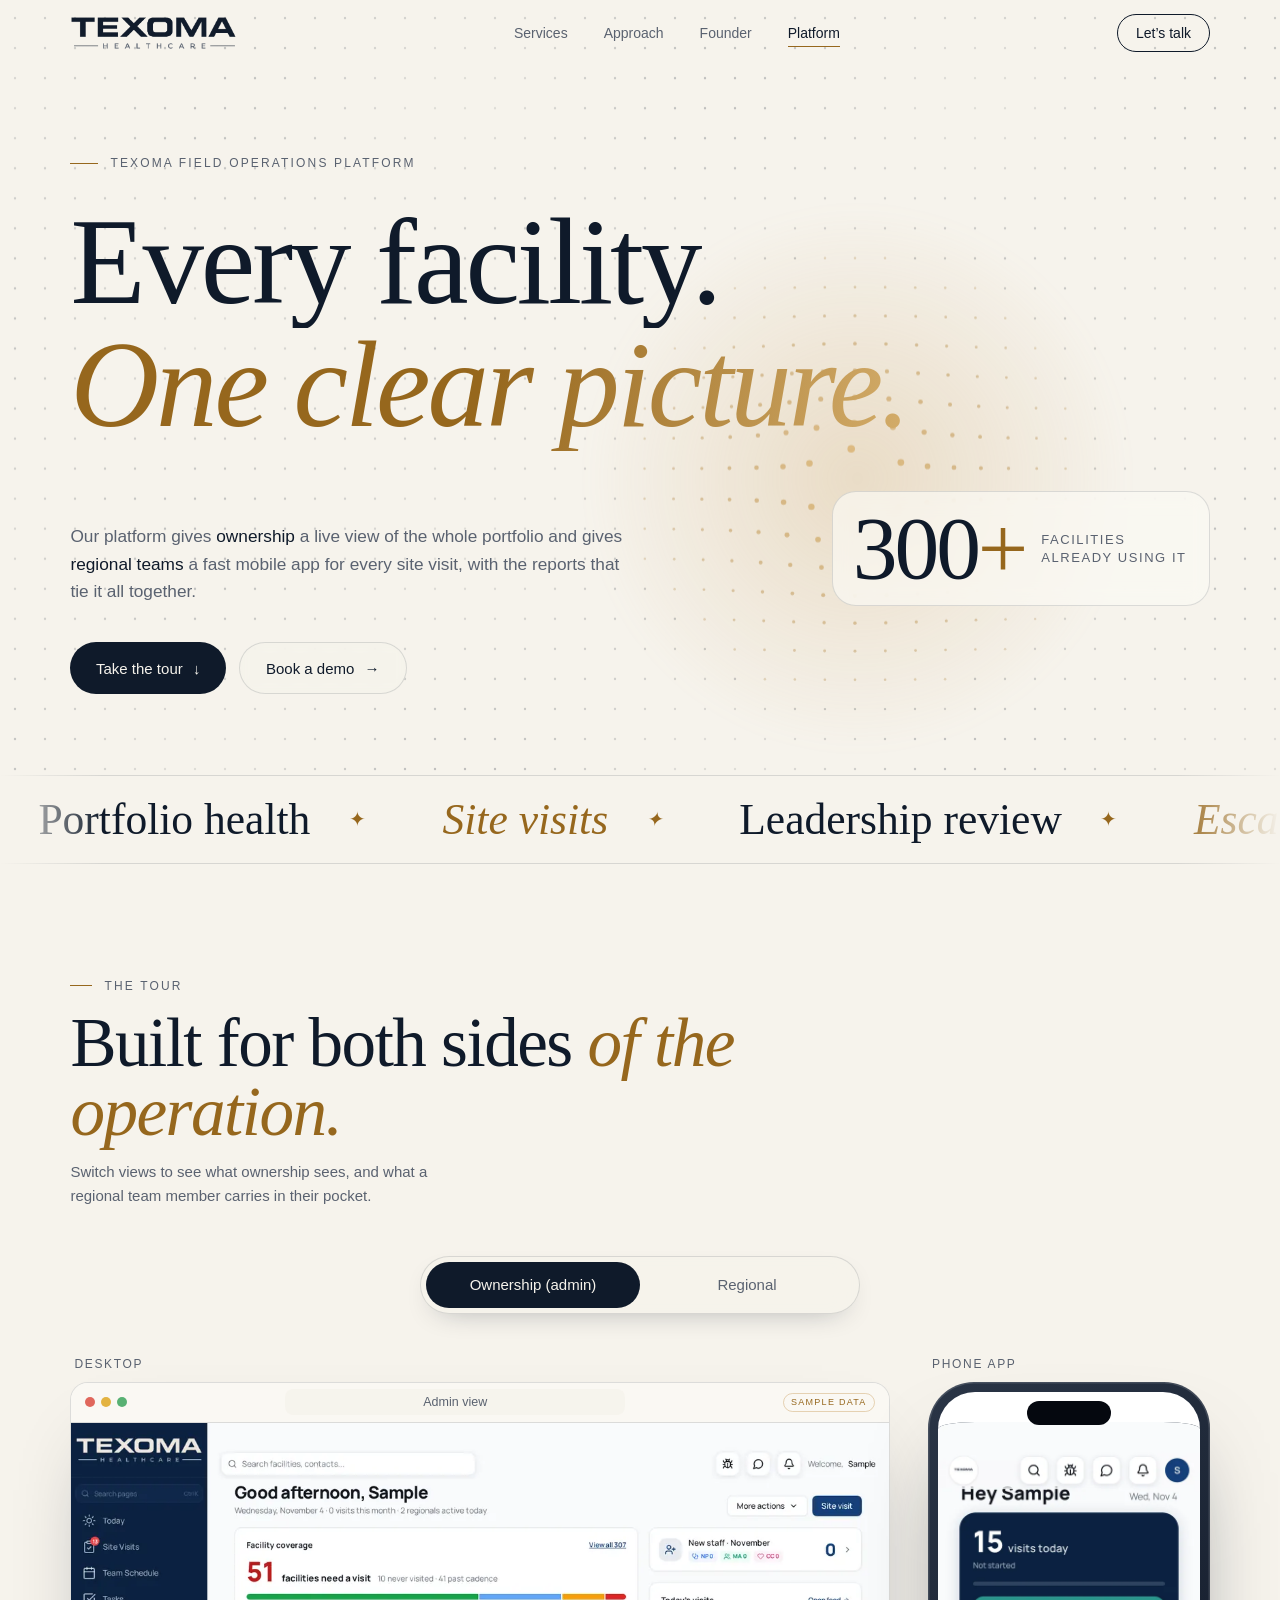
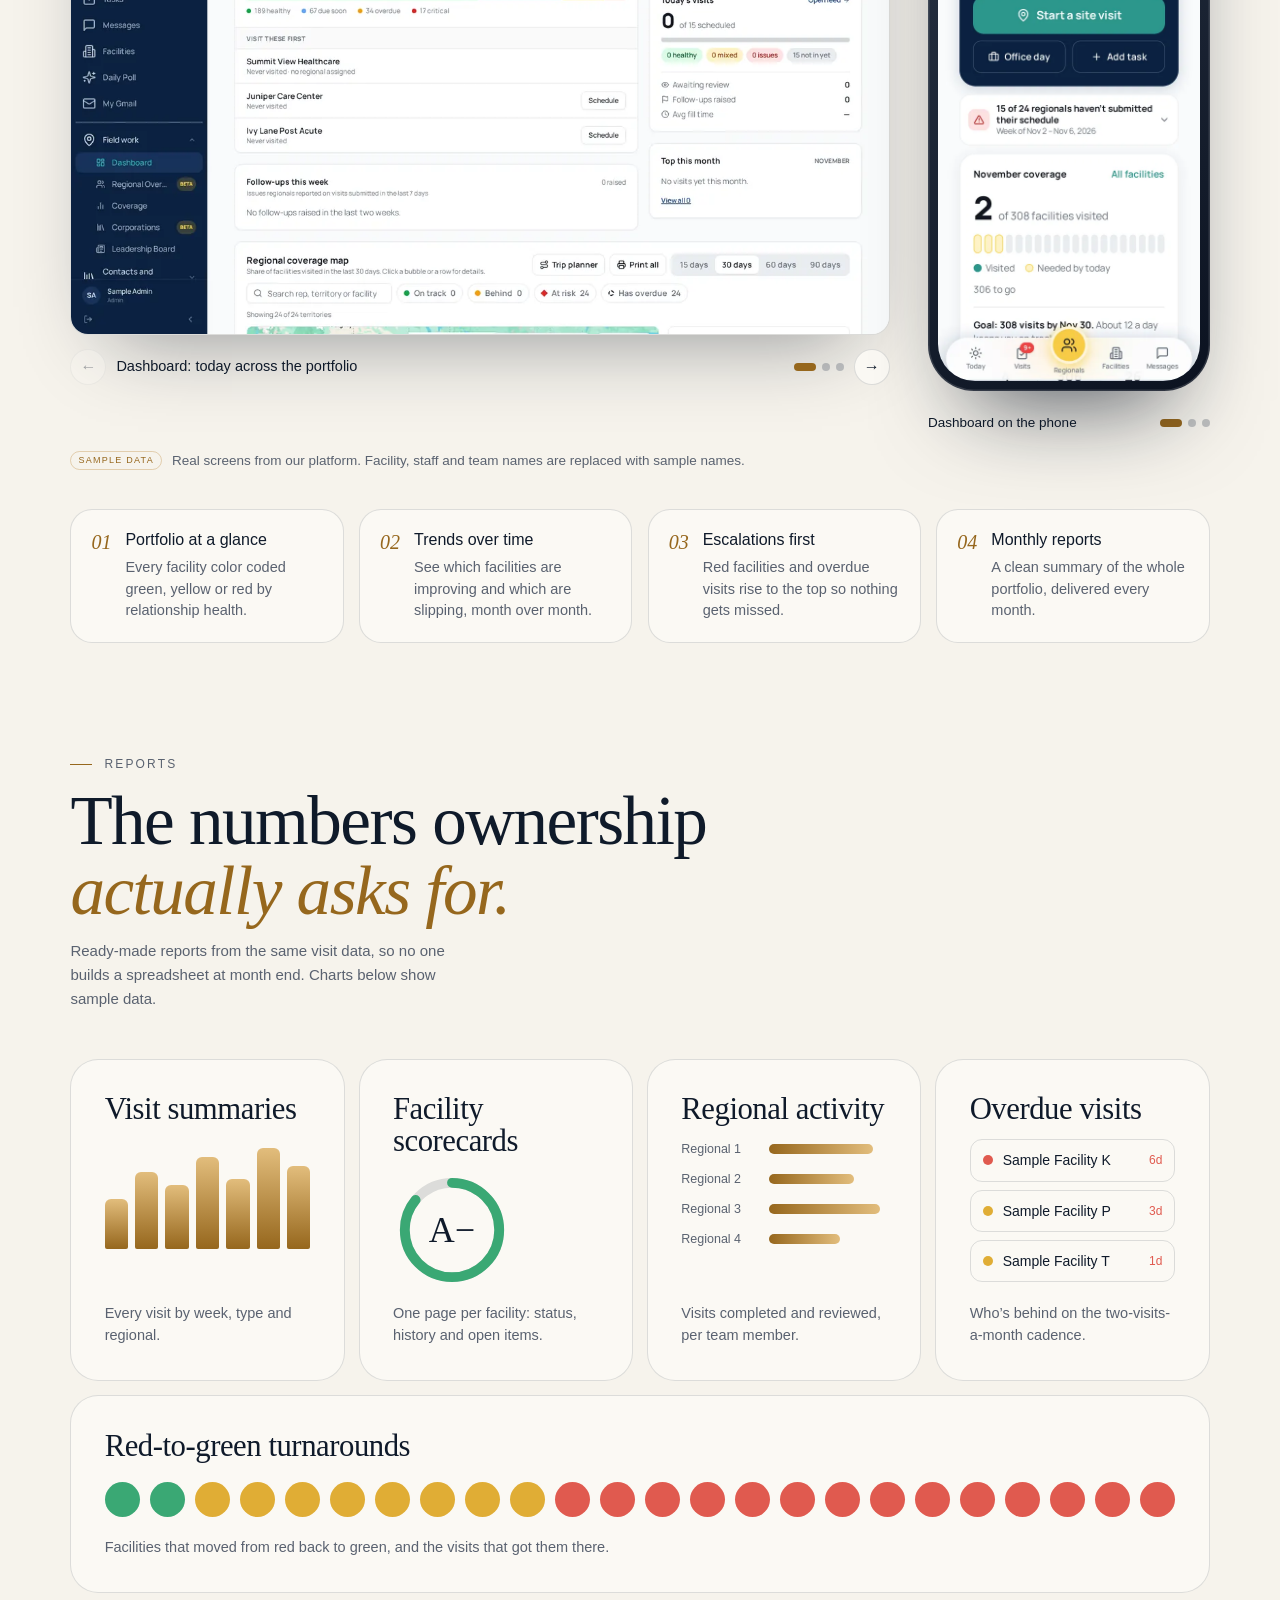
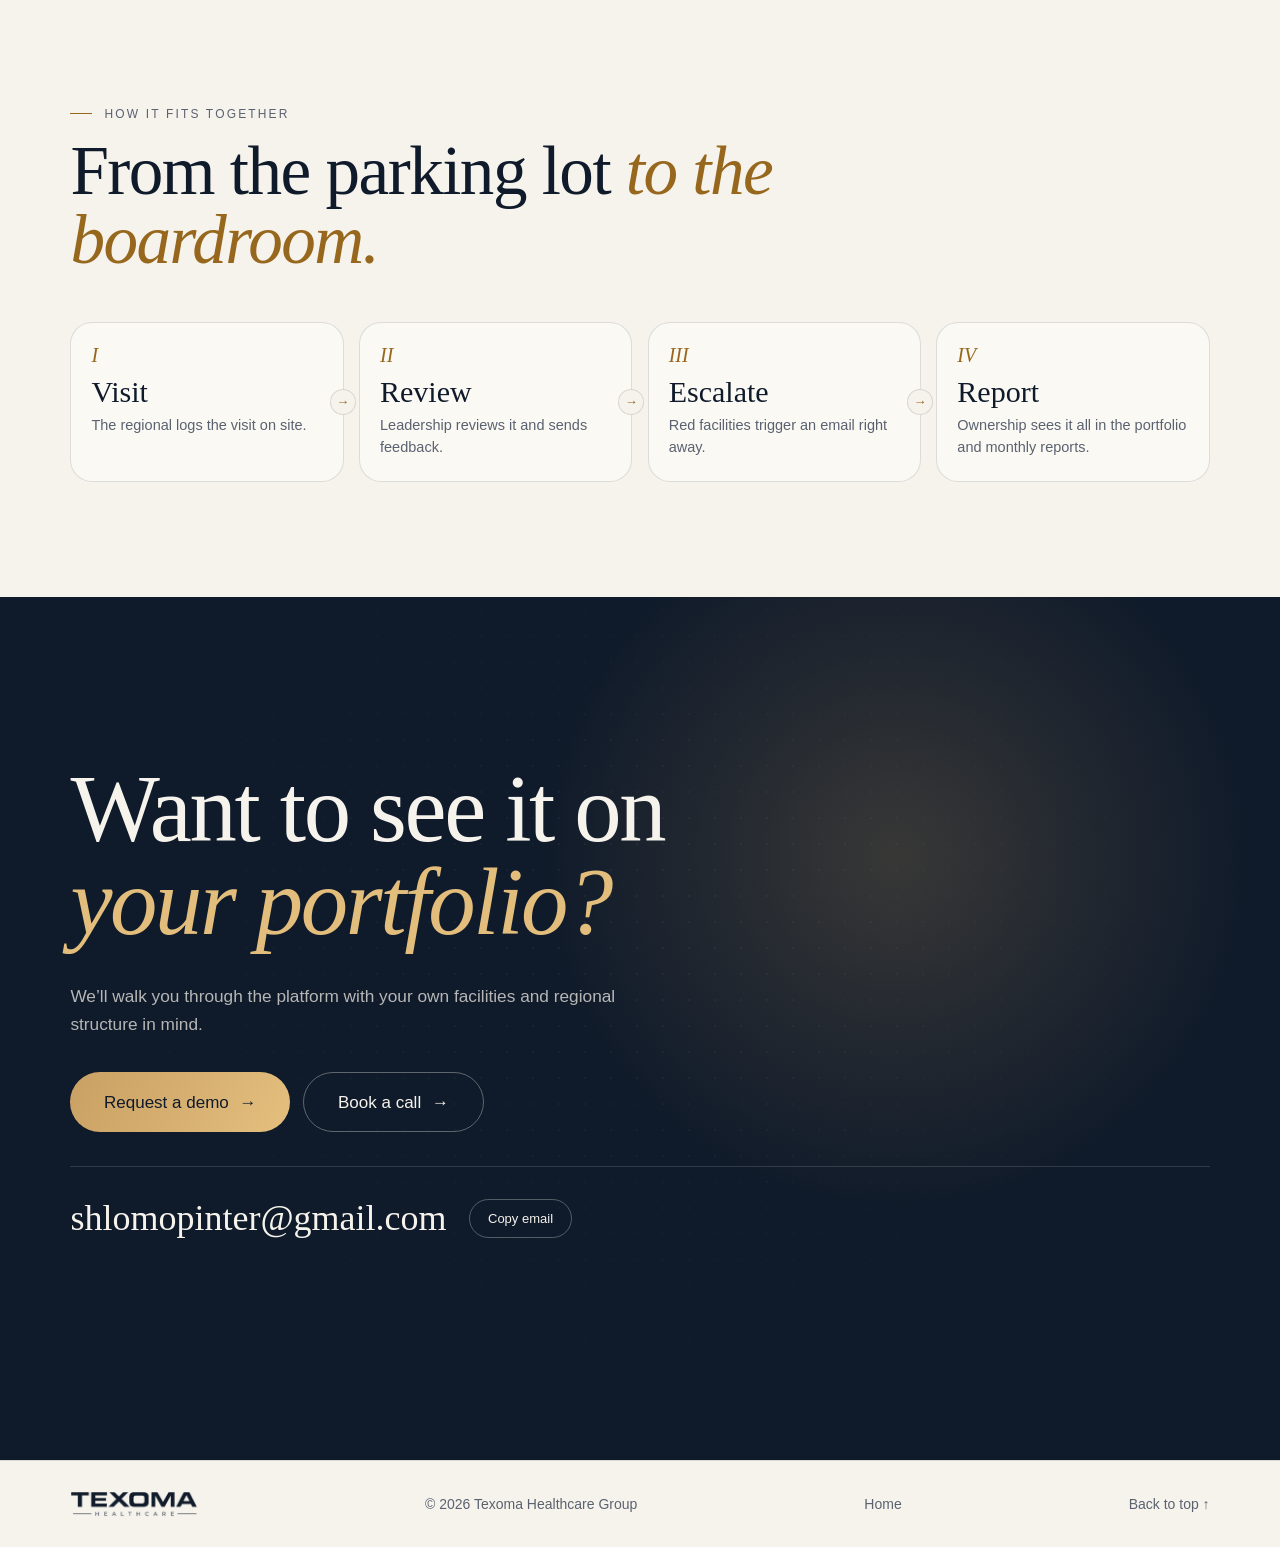
==== commit e5b18b6e: "Platform: real app screens (admin + regional, desktop + phone), sample names" ====
--- a/platform.html
+++ b/platform.html
@@ -89,76 +89,15 @@
     </div>
 
     <div class="seg reveal" role="tablist" aria-label="Choose a view">
-      <button class="seg-btn" role="tab" id="tab-own" aria-controls="panel-own" aria-selected="true">Ownership view</button>
-      <button class="seg-btn" role="tab" id="tab-reg" aria-controls="panel-reg" aria-selected="false" tabindex="-1">Regional view</button>
+      <button class="seg-btn" role="tab" id="tab-own" aria-controls="panel-own" aria-selected="true">Ownership (admin)</button>
+      <button class="seg-btn" role="tab" id="tab-reg" aria-controls="panel-reg" aria-selected="false" tabindex="-1">Regional</button>
       <span class="seg-pill" aria-hidden="true"></span>
     </div>
 
     <!-- OWNERSHIP -->
     <div class="panel" id="panel-own" role="tabpanel" aria-labelledby="tab-own">
-      <div class="dash reveal" aria-label="Sample ownership dashboard (sample data)">
-        <div class="dash-bar">
-          <span class="dots3" aria-hidden="true"><i></i><i></i><i></i></span>
-          <span class="dash-url">Portfolio overview</span>
-          <span class="badge">Sample data</span>
-        </div>
-        <div class="dash-body">
-          <div class="kpis">
-            <div class="kpi"><span class="kpi-l">Facilities</span><span class="kpi-n" data-kpi="all">48</span></div>
-            <div class="kpi g"><span class="kpi-l">Green</span><span class="kpi-n" data-kpi="g">31</span></div>
-            <div class="kpi y"><span class="kpi-l">Yellow</span><span class="kpi-n" data-kpi="y">12</span></div>
-            <div class="kpi r"><span class="kpi-l">Red</span><span class="kpi-n" data-kpi="r">5</span></div>
-          </div>
-
-          <div class="dash-grid">
-            <div class="card portfolio">
-              <div class="card-h">
-                <h3>Relationship health</h3>
-                <div class="chips" role="group" aria-label="Filter facilities by status">
-                  <button class="chip on" data-f="all" aria-pressed="true">All</button>
-                  <button class="chip" data-f="g" aria-pressed="false"><i class="sw g"></i>Green</button>
-                  <button class="chip" data-f="y" aria-pressed="false"><i class="sw y"></i>Yellow</button>
-                  <button class="chip" data-f="r" aria-pressed="false"><i class="sw r"></i>Red</button>
-                </div>
-              </div>
-              <div class="fac-grid" role="list" aria-label="Sample facilities"></div>
-              <div class="fac-detail" aria-live="polite">
-                <p class="fd-hint">Tap any dot to open a facility.</p>
-              </div>
-            </div>
-
-            <div class="card trend">
-              <div class="card-h"><h3>Portfolio trend</h3><span class="mini">Last 6 months</span></div>
-              <svg class="trend-svg draw" viewBox="0 0 320 150" role="img" aria-label="Sample trend chart: share of green facilities rising over six months">
-                <g class="gridlines"><line x1="0" y1="30" x2="320" y2="30"/><line x1="0" y1="70" x2="320" y2="70"/><line x1="0" y1="110" x2="320" y2="110"/></g>
-                <path class="area" d="M0,112 L64,104 L128,92 L192,80 L256,62 L320,48 L320,150 L0,150 Z"/>
-                <path class="ln ln-g" d="M0,112 L64,104 L128,92 L192,80 L256,62 L320,48"/>
-                <path class="ln ln-r" d="M0,70 L64,78 L128,88 L192,98 L256,108 L320,116"/>
-                <g class="pts"><circle cx="320" cy="48" r="4.5" class="pt-g"/><circle cx="320" cy="116" r="4.5" class="pt-r"/></g>
-              </svg>
-              <div class="legend"><span><i class="sw g"></i>Green share</span><span><i class="sw r"></i>Red share</span></div>
-            </div>
-
-            <div class="card esc">
-              <div class="card-h"><h3>Needs attention</h3><span class="pulse-tag"><i></i>3 escalations</span></div>
-              <ul class="esc-list">
-                <li><i class="sw r"></i><div><b>Sample Facility C</b><span>Red for 2 visits &middot; Regional 2</span></div><em>Escalated</em></li>
-                <li><i class="sw r"></i><div><b>Maple Grove Care</b><span>Equipment issue open &middot; Regional 1</span></div><em>Escalated</em></li>
-                <li><i class="sw y"></i><div><b>Sample Facility K</b><span>Visit overdue 6 days &middot; Regional 3</span></div><em class="soft">Overdue</em></li>
-              </ul>
-            </div>
-
-            <div class="card month">
-              <div class="card-h"><h3>Monthly report</h3><span class="mini">Ready to send</span></div>
-              <div class="month-doc" aria-hidden="true">
-                <span class="md-t"></span><span class="md-l"></span><span class="md-l s"></span>
-                <span class="md-bars"><i style="--h:40%"></i><i style="--h:62%"></i><i style="--h:50%"></i><i style="--h:78%"></i><i style="--h:66%"></i><i style="--h:90%"></i></span>
-              </div>
-              <p class="mini">Automatic each month for ownership.</p>
-            </div>
-          </div>
-        </div>
-      </div>
+      <div class="duo reveal"><div class="duo-col duo-desk"><p class="duo-k">Desktop</p><figure class="dev dev-desk carousel"><div class="browser"><div class="b-bar" aria-hidden="true"><span class="b-dots"><i></i><i></i><i></i></span><span class="b-url">Admin view</span><span class="badge sm">Sample data</span></div><div class="shots" tabindex="0" role="region" aria-label="Admin view: desktop screens"><img src="img/app/own-desk-1-1200.webp" srcset="img/app/own-desk-1-720.webp 720w, img/app/own-desk-1-1200.webp 1200w" sizes="(max-width:760px) 92vw, 760px" width="1200" height="750" alt="Dashboard: today across the portfolio (real screen, sample data)" data-cap="Dashboard: today across the portfolio" decoding="async"><img src="img/app/own-desk-2-1200.webp" srcset="img/app/own-desk-2-720.webp 720w, img/app/own-desk-2-1200.webp 1200w" sizes="(max-width:760px) 92vw, 760px" width="1200" height="750" alt="Facility health: green, yellow, red (real screen, sample data)" data-cap="Facility health: green, yellow, red" decoding="async" loading="lazy"><img src="img/app/own-desk-3-1200.webp" srcset="img/app/own-desk-3-720.webp 720w, img/app/own-desk-3-1200.webp 1200w" sizes="(max-width:760px) 92vw, 760px" width="1200" height="750" alt="Leadership reviews each visit (real screen, sample data)" data-cap="Leadership reviews each visit" decoding="async" loading="lazy"></div></div><figcaption class="shot-cap"><button type="button" class="sa prev" aria-label="Previous screen">&larr;</button><span class="cap-t" aria-live="polite">Dashboard: today across the portfolio</span><span class="sdots"><button type="button" class="sd on" aria-label="Show screen 1: Dashboard: today across the portfolio"></button><button type="button" class="sd" aria-label="Show screen 2: Facility health: green, yellow, red"></button><button type="button" class="sd" aria-label="Show screen 3: Leadership reviews each visit"></button></span><button type="button" class="sa next" aria-label="Next screen">&rarr;</button></figcaption></figure></div><div class="duo-col duo-ph"><p class="duo-k">Phone app</p><figure class="dev dev-phone carousel"><div class="iphone"><span class="i-island" aria-hidden="true"></span><div class="shots" tabindex="0" role="region" aria-label="Admin view: phone screens"><img src="img/app/own-phone-1.webp" width="540" height="1169" alt="Dashboard on the phone (real screen, sample data)" data-cap="Dashboard on the phone" decoding="async" loading="lazy"><img src="img/app/own-phone-2.webp" width="540" height="1169" alt="Facility health (real screen, sample data)" data-cap="Facility health" decoding="async" loading="lazy"><img src="img/app/own-phone-3.webp" width="540" height="1169" alt="Review a visit (real screen, sample data)" data-cap="Review a visit" decoding="async" loading="lazy"></div></div><figcaption class="shot-cap"><button type="button" class="sa prev" aria-label="Previous screen">&larr;</button><span class="cap-t" aria-live="polite">Dashboard on the phone</span><span class="sdots"><button type="button" class="sd on" aria-label="Show screen 1: Dashboard on the phone"></button><button type="button" class="sd" aria-label="Show screen 2: Facility health"></button><button type="button" class="sd" aria-label="Show screen 3: Review a visit"></button></span><button type="button" class="sa next" aria-label="Next screen">&rarr;</button></figcaption></figure></div></div>
+      <p class="real-note"><span class="badge sm">Sample data</span> Real screens from our platform. Facility, staff and team names are replaced with sample names.</p>
 
       <ul class="feat-list reveal">
         <li><span class="fi">01</span><div><h3>Portfolio at a glance</h3><p>Every facility color coded green, yellow or red by relationship health.</p></div></li>
@@ -170,86 +109,8 @@
 
     <!-- REGIONAL -->
     <div class="panel" id="panel-reg" role="tabpanel" aria-labelledby="tab-reg" hidden>
-      <div class="reg-wrap">
-        <div class="phone-col">
-          <div class="phone" aria-label="Sample regional app (sample data)">
-            <div class="notch" aria-hidden="true"></div>
-            <div class="screen">
-              <div class="app-top"><span class="app-time">9:41</span><span class="badge sm">Sample data</span></div>
-
-              <!-- screen 0 home -->
-              <section class="scr on" data-s="0" aria-label="Today">
-                <p class="app-hi">Good morning, <b>Regional 1</b></p>
-                <div class="app-map" aria-hidden="true">
-                  <i class="pin g" style="left:18%;top:30%"></i><i class="pin y" style="left:44%;top:58%"></i><i class="pin g" style="left:70%;top:24%"></i><i class="pin r" style="left:62%;top:70%"></i><i class="pin g" style="left:30%;top:76%"></i><i class="pin y" style="left:84%;top:52%"></i>
-                  <span class="me"></span>
-                </div>
-                <p class="app-sec">Due this week</p>
-                <ul class="due">
-                  <li><i class="sw r"></i><span><b>Sample Facility C</b><small>1 of 2 visits this month</small></span><em>Today</em></li>
-                  <li><i class="sw y"></i><span><b>Maple Grove Care</b><small>0 of 2 visits this month</small></span><em>Thu</em></li>
-                  <li><i class="sw g"></i><span><b>Sample Facility F</b><small>1 of 2 visits this month</small></span><em>Fri</em></li>
-                </ul>
-                <button class="app-btn" data-go="1">+ Log a visit</button>
-              </section>
-
-              <!-- screen 1 form -->
-              <section class="scr" data-s="1" aria-label="Log a visit">
-                <p class="app-back" data-go="0">&larr; Back</p>
-                <h4 class="app-h">New visit</h4>
-                <label class="fld"><span>Facility</span><b>Sample Facility C</b></label>
-                <p class="app-sec">Visit type</p>
-                <div class="vtypes" role="group" aria-label="Visit type">
-                  <button class="vt on" aria-pressed="true">Routine monthly</button>
-                  <button class="vt" aria-pressed="false">Relationship building</button>
-                  <button class="vt" aria-pressed="false">Compliance follow-up</button>
-                  <button class="vt" aria-pressed="false">Equipment / cart issue</button>
-                  <button class="vt" aria-pressed="false">Quick stop</button>
-                </div>
-                <p class="app-sec">How did it go?</p>
-                <div class="health" role="group" aria-label="Relationship health">
-                  <button class="hb g" aria-pressed="false">Green</button>
-                  <button class="hb y on" aria-pressed="true">Yellow</button>
-                  <button class="hb r" aria-pressed="false">Red</button>
-                </div>
-                <div class="fld notes"><span>Notes</span><p class="typed" data-text="Met with the administrator. Cart issue on the 2nd floor resolved. Follow up on staffing next visit."></p></div>
-                <button class="app-btn" data-go="2">Submit visit</button>
-              </section>
-
-              <!-- screen 2 submitted -->
-              <section class="scr" data-s="2" aria-label="Submitted">
-                <div class="done">
-                  <svg viewBox="0 0 52 52" class="check" aria-hidden="true"><circle cx="26" cy="26" r="24"/><path d="M15 27l7 7 15-16"/></svg>
-                  <h4 class="app-h">Visit submitted</h4>
-                  <p class="app-p">Sent to leadership for review. Facility history updated.</p>
-                </div>
-                <div class="tl">
-                  <div class="tl-i ok"><i></i><span>Logged on site</span></div>
-                  <div class="tl-i ok"><i></i><span>Submitted</span></div>
-                  <div class="tl-i wait"><i></i><span>Waiting for review&hellip;</span></div>
-                </div>
-                <button class="app-btn ghost" data-go="3">See review &rarr;</button>
-              </section>
-
-              <!-- screen 3 reviewed -->
-              <section class="scr" data-s="3" aria-label="Reviewed">
-                <p class="app-back" data-go="0">&larr; Home</p>
-                <h4 class="app-h">Reviewed <span class="tick">&#10003;</span></h4>
-                <div class="msg in"><b>Leadership</b><p>Nice work closing out the cart issue. Let&rsquo;s get them back to green by the next visit.</p></div>
-                <div class="msg out"><p>Will do. Second visit is booked for the 18th.</p></div>
-                <div class="alert"><i class="sw r"></i><p><b>Escalation email sent</b> for Sample Facility C (red status) to the leadership team.</p></div>
-                <button class="app-btn" data-go="0">Done</button>
-              </section>
-            </div>
-          </div>
-          <ol class="flow" aria-label="Visit workflow">
-            <li class="on" data-go="0"><button type="button">Today</button></li>
-            <li data-go="1"><button type="button">Log</button></li>
-            <li data-go="2"><button type="button">Submit</button></li>
-            <li data-go="3"><button type="button">Review</button></li>
-          </ol>
-          <p class="tap-hint">Tap through the app &uarr;</p>
-        </div>
+      <div class="duo reveal"><div class="duo-col duo-desk"><p class="duo-k">Desktop</p><figure class="dev dev-desk carousel"><div class="browser"><div class="b-bar" aria-hidden="true"><span class="b-dots"><i></i><i></i><i></i></span><span class="b-url">Regional</span><span class="badge sm">Sample data</span></div><div class="shots" tabindex="0" role="region" aria-label="Regional view: desktop screens"><img src="img/app/reg-desk-1-1200.webp" srcset="img/app/reg-desk-1-720.webp 720w, img/app/reg-desk-1-1200.webp 1200w" sizes="(max-width:760px) 92vw, 760px" width="1200" height="750" alt="My site visits and their status (real screen, sample data)" data-cap="My site visits and their status" decoding="async" loading="lazy"><img src="img/app/reg-desk-2-1200.webp" srcset="img/app/reg-desk-2-720.webp 720w, img/app/reg-desk-2-1200.webp 1200w" sizes="(max-width:760px) 92vw, 760px" width="1200" height="750" alt="My facilities (real screen, sample data)" data-cap="My facilities" decoding="async" loading="lazy"><img src="img/app/reg-desk-3-1200.webp" srcset="img/app/reg-desk-3-720.webp 720w, img/app/reg-desk-3-1200.webp 1200w" sizes="(max-width:760px) 92vw, 760px" width="1200" height="750" alt="Log a site visit (real screen, sample data)" data-cap="Log a site visit" decoding="async" loading="lazy"><img src="img/app/reg-desk-4-1200.webp" srcset="img/app/reg-desk-4-720.webp 720w, img/app/reg-desk-4-1200.webp 1200w" sizes="(max-width:760px) 92vw, 760px" width="1200" height="750" alt="Submitted visit, reviewed by leadership (real screen, sample data)" data-cap="Submitted visit, reviewed by leadership" decoding="async" loading="lazy"></div></div><figcaption class="shot-cap"><button type="button" class="sa prev" aria-label="Previous screen">&larr;</button><span class="cap-t" aria-live="polite">My site visits and their status</span><span class="sdots"><button type="button" class="sd on" aria-label="Show screen 1: My site visits and their status"></button><button type="button" class="sd" aria-label="Show screen 2: My facilities"></button><button type="button" class="sd" aria-label="Show screen 3: Log a site visit"></button><button type="button" class="sd" aria-label="Show screen 4: Submitted visit, reviewed by leadership"></button></span><button type="button" class="sa next" aria-label="Next screen">&rarr;</button></figcaption></figure></div><div class="duo-col duo-ph"><p class="duo-k">Phone app</p><figure class="dev dev-phone carousel"><div class="iphone"><span class="i-island" aria-hidden="true"></span><div class="shots" tabindex="0" role="region" aria-label="Regional view: phone screens"><img src="img/app/reg-phone-1.webp" width="540" height="1169" alt="My facilities (real screen, sample data)" data-cap="My facilities" decoding="async" loading="lazy"><img src="img/app/reg-phone-2.webp" width="540" height="1169" alt="Log a site visit (real screen, sample data)" data-cap="Log a site visit" decoding="async" loading="lazy"><img src="img/app/reg-phone-3.webp" width="540" height="1169" alt="Submitted and reviewed (real screen, sample data)" data-cap="Submitted and reviewed" decoding="async" loading="lazy"><img src="img/app/reg-phone-4.webp" width="540" height="1169" alt="My visits (real screen, sample data)" data-cap="My visits" decoding="async" loading="lazy"></div></div><figcaption class="shot-cap"><button type="button" class="sa prev" aria-label="Previous screen">&larr;</button><span class="cap-t" aria-live="polite">My facilities</span><span class="sdots"><button type="button" class="sd on" aria-label="Show screen 1: My facilities"></button><button type="button" class="sd" aria-label="Show screen 2: Log a site visit"></button><button type="button" class="sd" aria-label="Show screen 3: Submitted and reviewed"></button><button type="button" class="sd" aria-label="Show screen 4: My visits"></button></span><button type="button" class="sa next" aria-label="Next screen">&rarr;</button></figcaption></figure></div></div>
+      <p class="real-note"><span class="badge sm">Sample data</span> Real screens from our platform. Facility, staff and team names are replaced with sample names.</p>
 
         <ul class="feat-list two reveal">
           <li><span class="fi">01</span><div><h3>Log visits in seconds</h3><p>Routine monthly, relationship building, compliance follow-up, equipment or cart issue, or a quick stop.</p></div></li>
@@ -259,7 +120,7 @@
           <li><span class="fi">05</span><div><h3>Leadership review</h3><p>Leadership reviews each visit and the regional gets feedback, so coaching happens every week.</p></div></li>
           <li><span class="fi">06</span><div><h3>Messaging and escalations</h3><p>Built-in messaging, plus automatic escalation emails when a facility turns red.</p></div></li>
         </ul>
-      </div>
+      
     </div>
   </section>
 
--- a/styles.css
+++ b/styles.css
@@ -363,3 +363,10 @@
 .foot-logo .logo{height:26px}
 @media (prefers-color-scheme:dark){.logo-dk{display:none}.logo-lt{display:block}}
 @media (max-width:760px){.logo{height:30px}.foot-logo .logo{height:22px}}
+
+.monogram.headshot,.monogram.headshot{width:128px;height:128px;margin:8px 0 18px}
+.monogram.headshot img{width:calc(100% - 6px);height:calc(100% - 6px);border-radius:50%;object-fit:cover;display:block}
+
+.founder-id{display:flex;flex-direction:column;align-items:center;text-align:center}
+.founder-id .monogram.headshot{margin:8px auto 18px}
+.founder-id .label{align-self:center}
--- a/platform.css
+++ b/platform.css
@@ -284,3 +284,58 @@
 }
 .nav-right .nav-cta{white-space:nowrap}
 @media (max-width:420px){.nav-right{gap:6px}.nav-right .nav-cta,.nav-plat{font-size:13px;padding:10px 12px}}
+@media (min-width:901px){.dash-grid{grid-template-areas:"pf pf pf pf tr tr" "mo mo mo mo es es"}.fac-grid{grid-template-columns:repeat(16,minmax(0,1fr))}.month-doc .md-bars{height:56px}}
+
+/* ===== real app screens (duo: desktop + phone carousels) ===== */
+.duo{display:grid;grid-template-columns:minmax(0,1fr) auto;gap:clamp(22px,3vw,44px);align-items:start;margin:clamp(22px,3vw,36px) 0 10px}
+.duo-col{min-width:0}
+.duo-k{font:500 12px/1 var(--sans);letter-spacing:.14em;text-transform:uppercase;color:var(--muted);margin:0 0 12px 4px}
+.dev{margin:0}
+.browser{border-radius:18px;overflow:hidden;border:1px solid var(--line);background:var(--card);
+  box-shadow:0 40px 80px -40px rgba(10,20,36,.45),0 2px 0 rgba(255,255,255,.4) inset}
+.b-bar{display:flex;align-items:center;gap:12px;height:40px;padding:0 14px;border-bottom:1px solid var(--line);
+  background:color-mix(in srgb,var(--card) 82%,var(--bg))}
+.b-dots{display:flex;gap:6px}.b-dots i{width:10px;height:10px;border-radius:50%;background:color-mix(in srgb,var(--muted) 35%,transparent)}
+.b-dots i:nth-child(1){background:#e0675c}.b-dots i:nth-child(2){background:#e3b341}.b-dots i:nth-child(3){background:#58b173}
+.b-url{flex:1;min-width:0;text-align:center;font:500 12.5px/26px var(--sans);color:var(--muted);height:26px;border-radius:8px;
+  background:color-mix(in srgb,var(--bg) 70%,transparent);white-space:nowrap;overflow:hidden;text-overflow:ellipsis;max-width:340px;margin:0 auto}
+.b-bar .badge{color:var(--accent);white-space:nowrap}
+.shots{display:flex;overflow-x:auto;scroll-snap-type:x mandatory;scroll-behavior:smooth;-webkit-overflow-scrolling:touch;scrollbar-width:none;overscroll-behavior-x:contain}
+.shots::-webkit-scrollbar{display:none}
+.shots:focus-visible{outline:2px solid var(--accent);outline-offset:-2px}
+.shots img{flex:0 0 100%;width:100%;height:auto;display:block;scroll-snap-align:start;scroll-snap-stop:always;background:#eef0f3}
+.dev-desk .shots img{aspect-ratio:1200/750}
+.iphone{position:relative;width:clamp(230px,22vw,286px);aspect-ratio:390/844;border-radius:46px;padding:10px;
+  background:linear-gradient(145deg,#2a3546,#0b1220);box-shadow:0 50px 90px -40px rgba(10,20,36,.7),inset 0 0 0 1.5px rgba(255,255,255,.14)}
+.iphone .shots{height:100%;border-radius:37px;background:#fff}
+.iphone .shots img{height:100%;object-fit:cover;object-position:top}
+.i-island{position:absolute;top:19px;left:50%;width:84px;height:24px;margin-left:-42px;border-radius:20px;background:#05080f;z-index:2;pointer-events:none}
+.shot-cap{display:flex;align-items:center;gap:10px;margin-top:14px;min-height:36px}
+.cap-t{flex:1;min-width:0;font:500 14.5px/1.3 var(--sans);color:var(--ink)}
+.dev-phone .shot-cap{max-width:clamp(230px,22vw,286px)}
+.dev-phone .cap-t{font-size:13.5px}
+.sdots{display:flex;gap:6px}
+.sd{width:8px;height:8px;padding:0;border-radius:99px;border:0;background:color-mix(in srgb,var(--muted) 35%,transparent);cursor:pointer;transition:width .35s var(--ease),background .35s}
+.sd.on{width:22px;background:var(--accent)}
+.sa{width:36px;height:36px;border-radius:50%;border:1px solid var(--line);background:var(--card);color:var(--ink);font:500 16px/1 var(--sans);cursor:pointer;
+  display:grid;place-items:center;transition:background .25s,border-color .25s;flex:0 0 auto}
+.sa:hover{border-color:color-mix(in srgb,var(--accent) 50%,transparent);background:color-mix(in srgb,var(--gold) 16%,var(--card))}
+.sa:disabled{opacity:.35;cursor:default}
+.dev-phone .sa{display:none}
+.real-note{display:flex;align-items:center;gap:10px;flex-wrap:wrap;font:400 13.5px/1.45 var(--sans);color:var(--muted);margin:6px 0 clamp(26px,3vw,40px)}
+.real-note .badge{color:var(--accent)}
+@media (prefers-color-scheme:dark){.browser{box-shadow:0 40px 80px -40px rgba(0,0,0,.8)}.shots img{background:#1a2333}}
+@media (max-width:900px){
+  .duo{grid-template-columns:minmax(0,1fr);gap:30px}
+  .duo-ph{justify-self:center}
+  .iphone{width:min(270px,72vw)}
+  .dev-phone .shot-cap{max-width:min(270px,72vw)}
+}
+@media (max-width:520px){
+  .browser{border-radius:12px}.b-bar{height:32px;gap:8px;padding:0 10px}.b-dots i{width:8px;height:8px}
+  .b-url{font-size:11px;height:22px;line-height:22px}
+  .sa{width:32px;height:32px}
+  .cap-t{font-size:13.5px}
+}
+@media (prefers-reduced-motion:reduce){.shots{scroll-behavior:auto}}
+.iphone .shots{border-top:30px solid #fff}
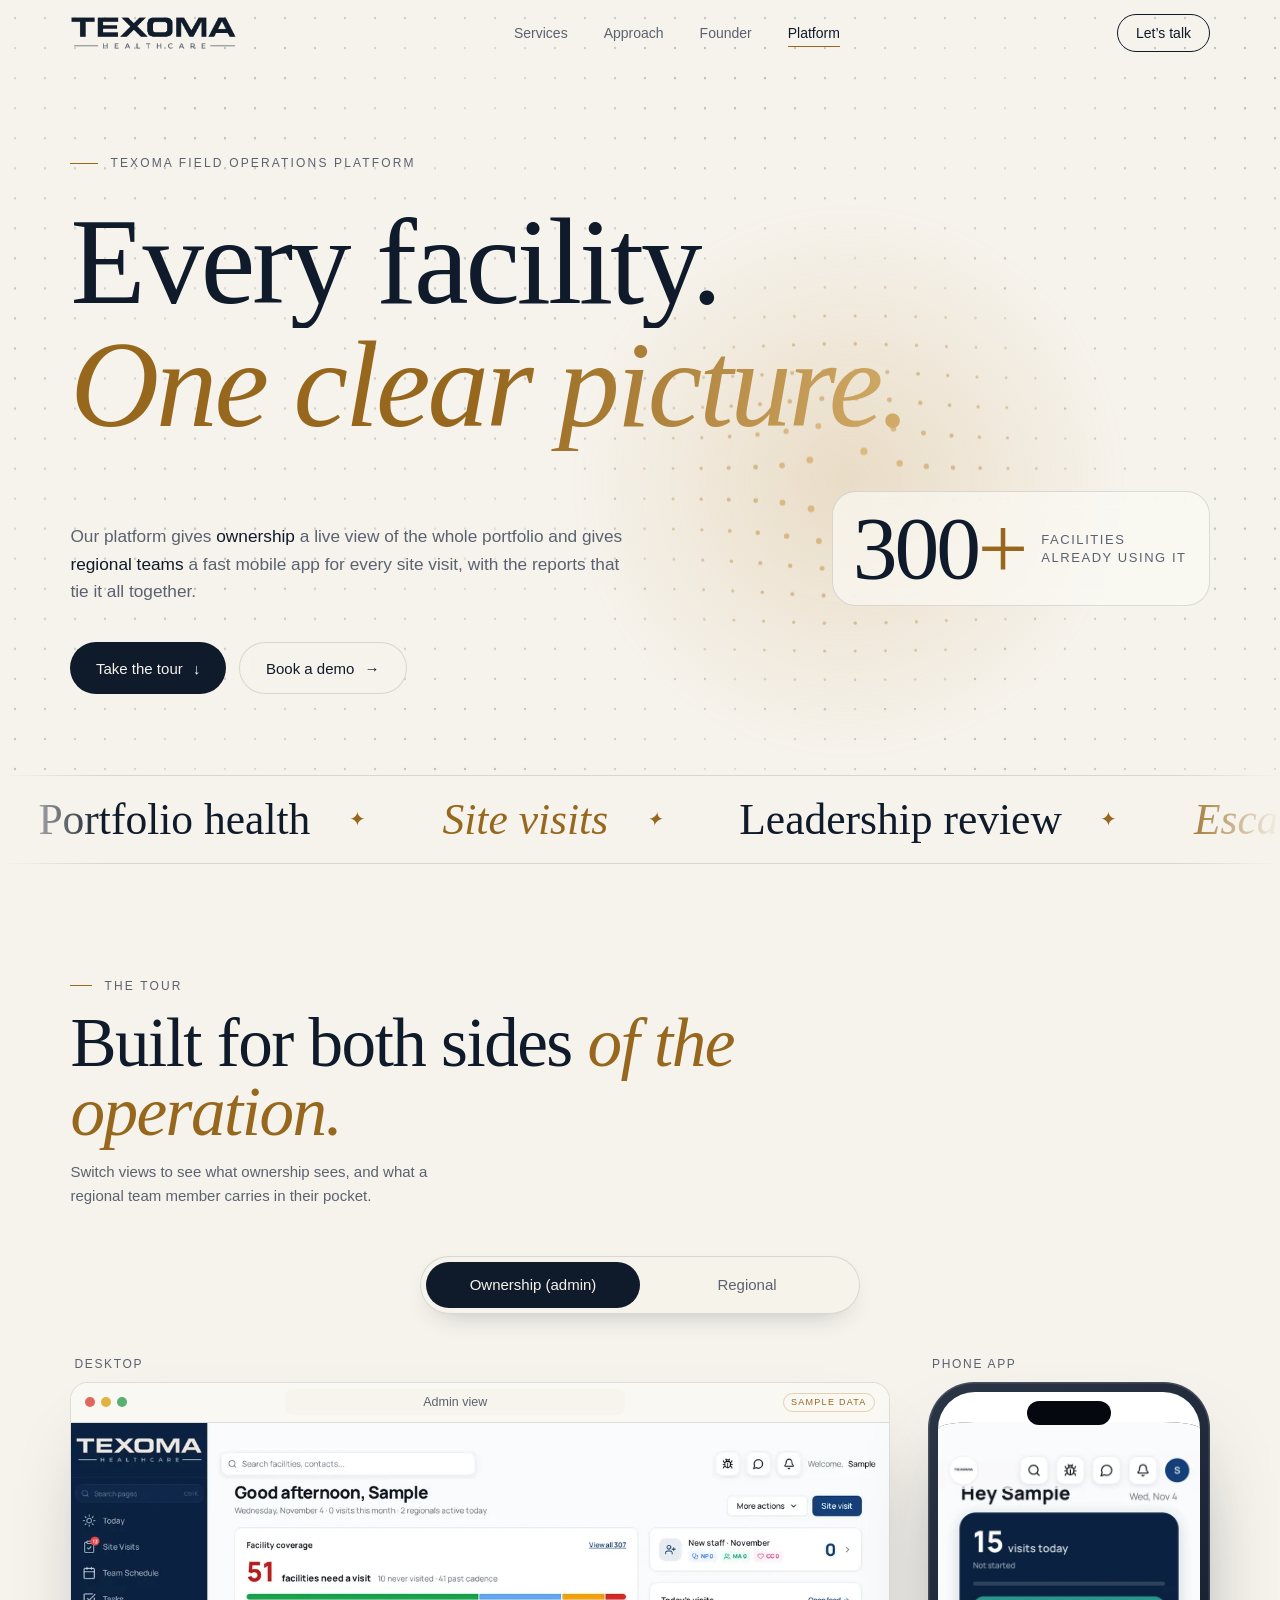
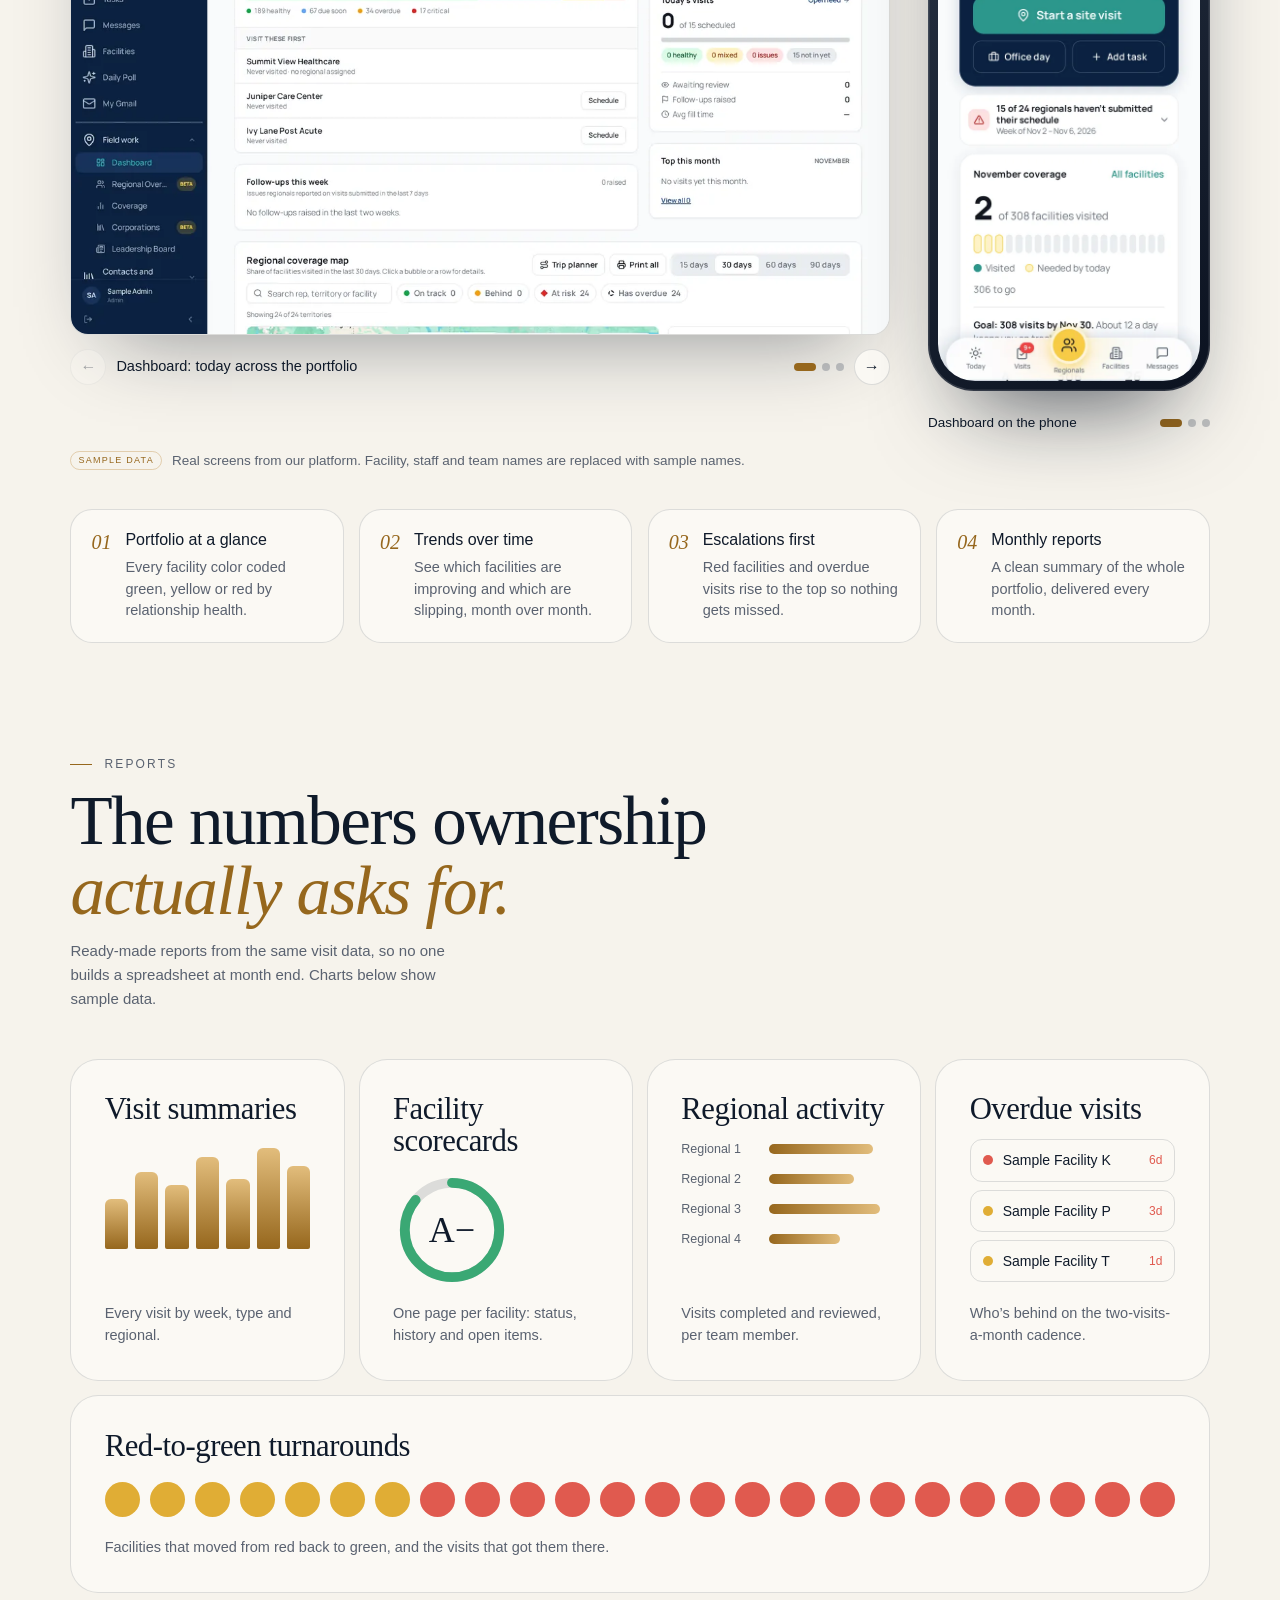
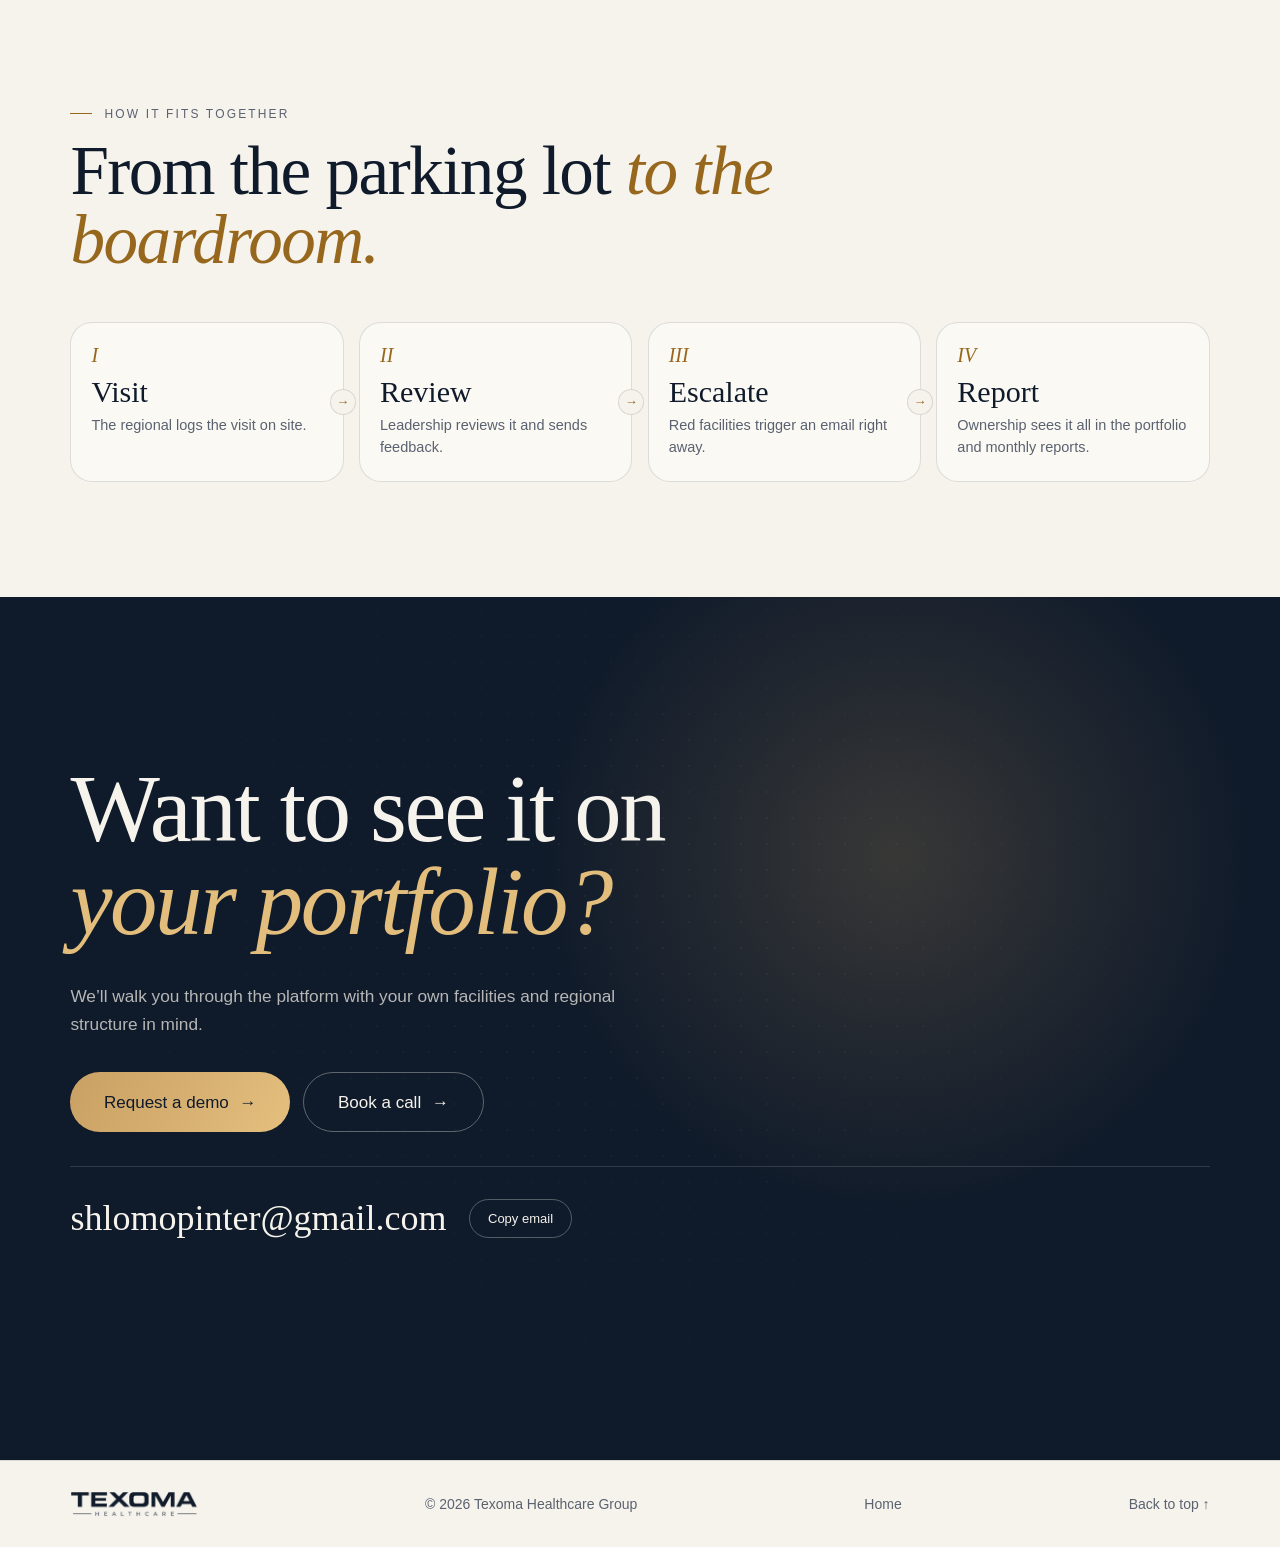
==== commit 60982662: "Point og/meta URLs at texomahealthcaregroup.com" ====
--- a/platform.html
+++ b/platform.html
@@ -7,10 +7,10 @@
 <meta name="description" content="The Texoma field operations platform: a portfolio-wide view for ownership, a mobile site-visit app for regional teams, and the reports that tie them together. Already in use across 300+ facilities.">
 <meta property="og:title" content="Our platform | Texoma Healthcare Group">
 <meta property="og:description" content="Software and reports for ownership and regional teams. Already in use across 300+ facilities.">
-<meta property="og:image" content="https://shlomopinter-ops.github.io/texoma-healthcare-v2/og.png">
+<meta property="og:image" content="https://texomahealthcaregroup.com/og.png">
 <meta property="og:image:width" content="1200">
 <meta property="og:image:height" content="630">
-<meta property="og:url" content="https://shlomopinter-ops.github.io/texoma-healthcare-v2/platform.html">
+<meta property="og:url" content="https://texomahealthcaregroup.com/platform.html">
 <meta property="og:type" content="website">
 <meta property="og:site_name" content="Texoma Healthcare Group">
 <meta name="twitter:card" content="summary_large_image">
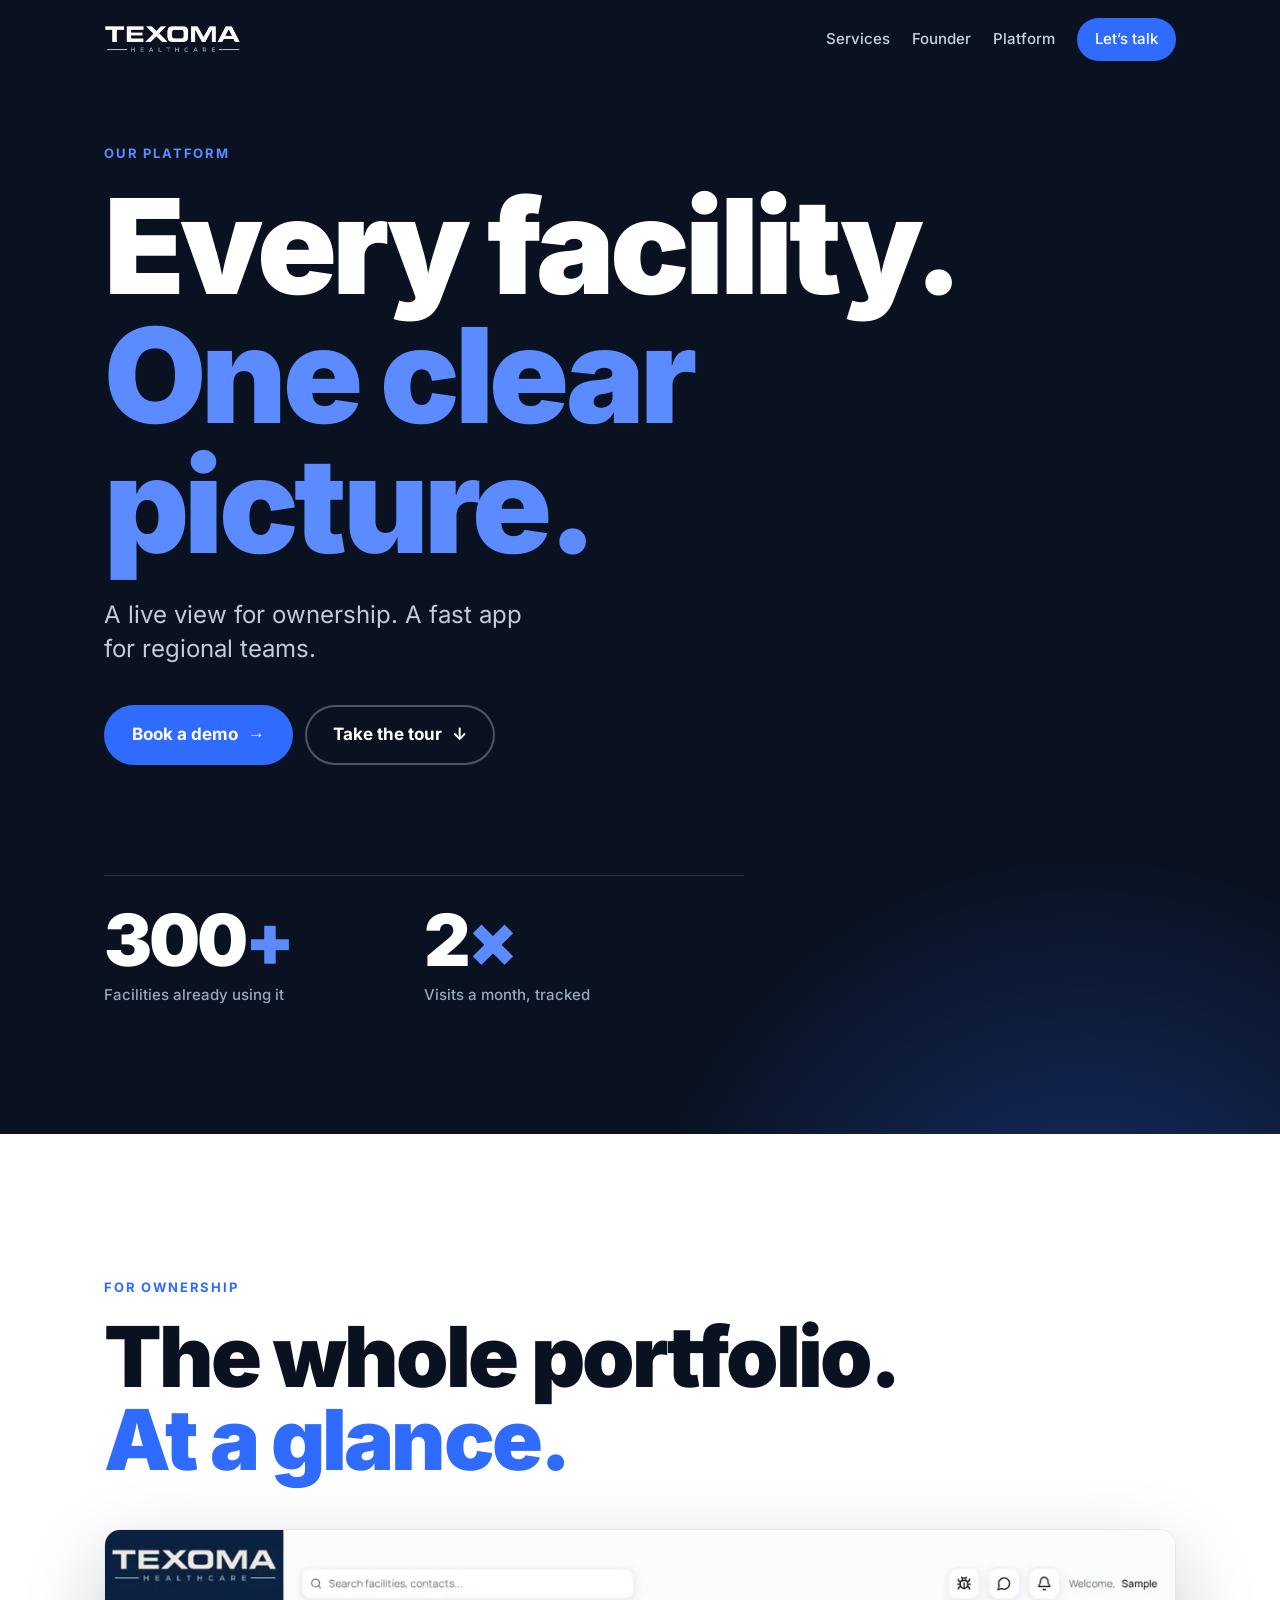
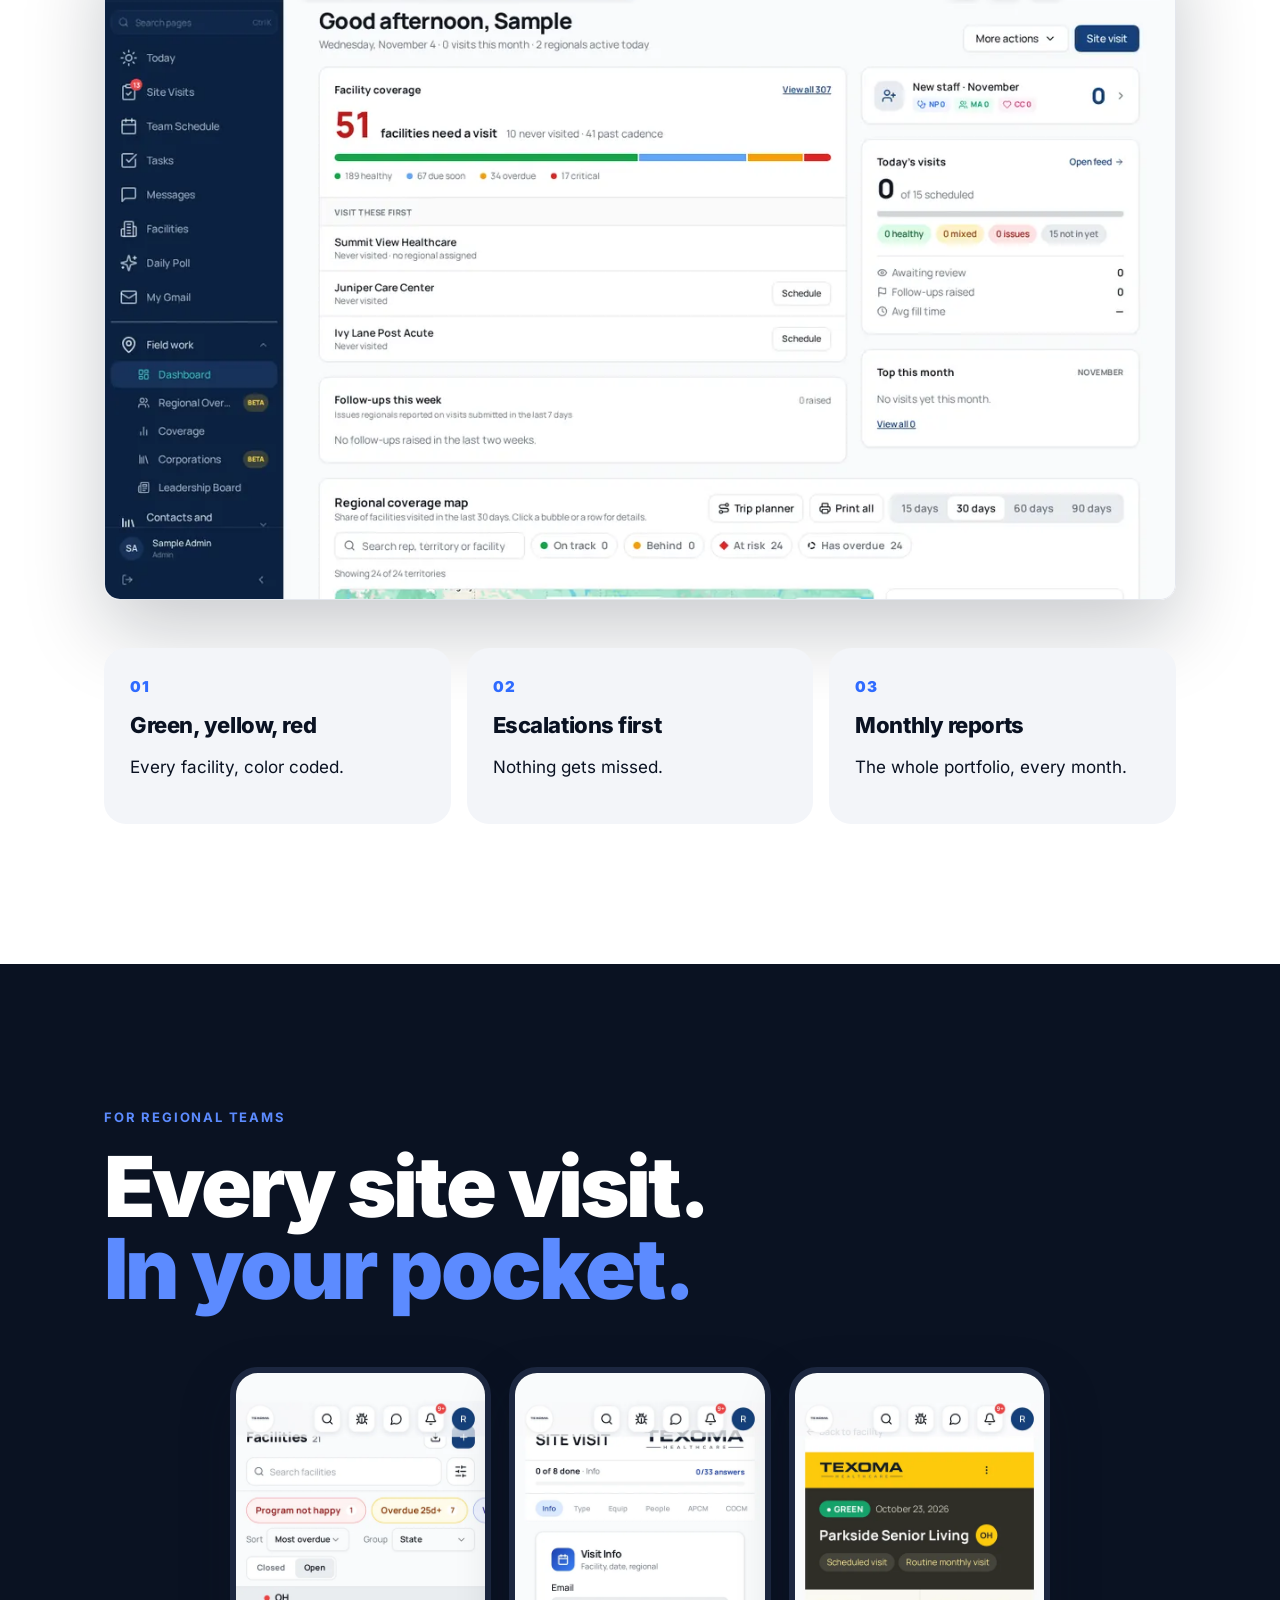
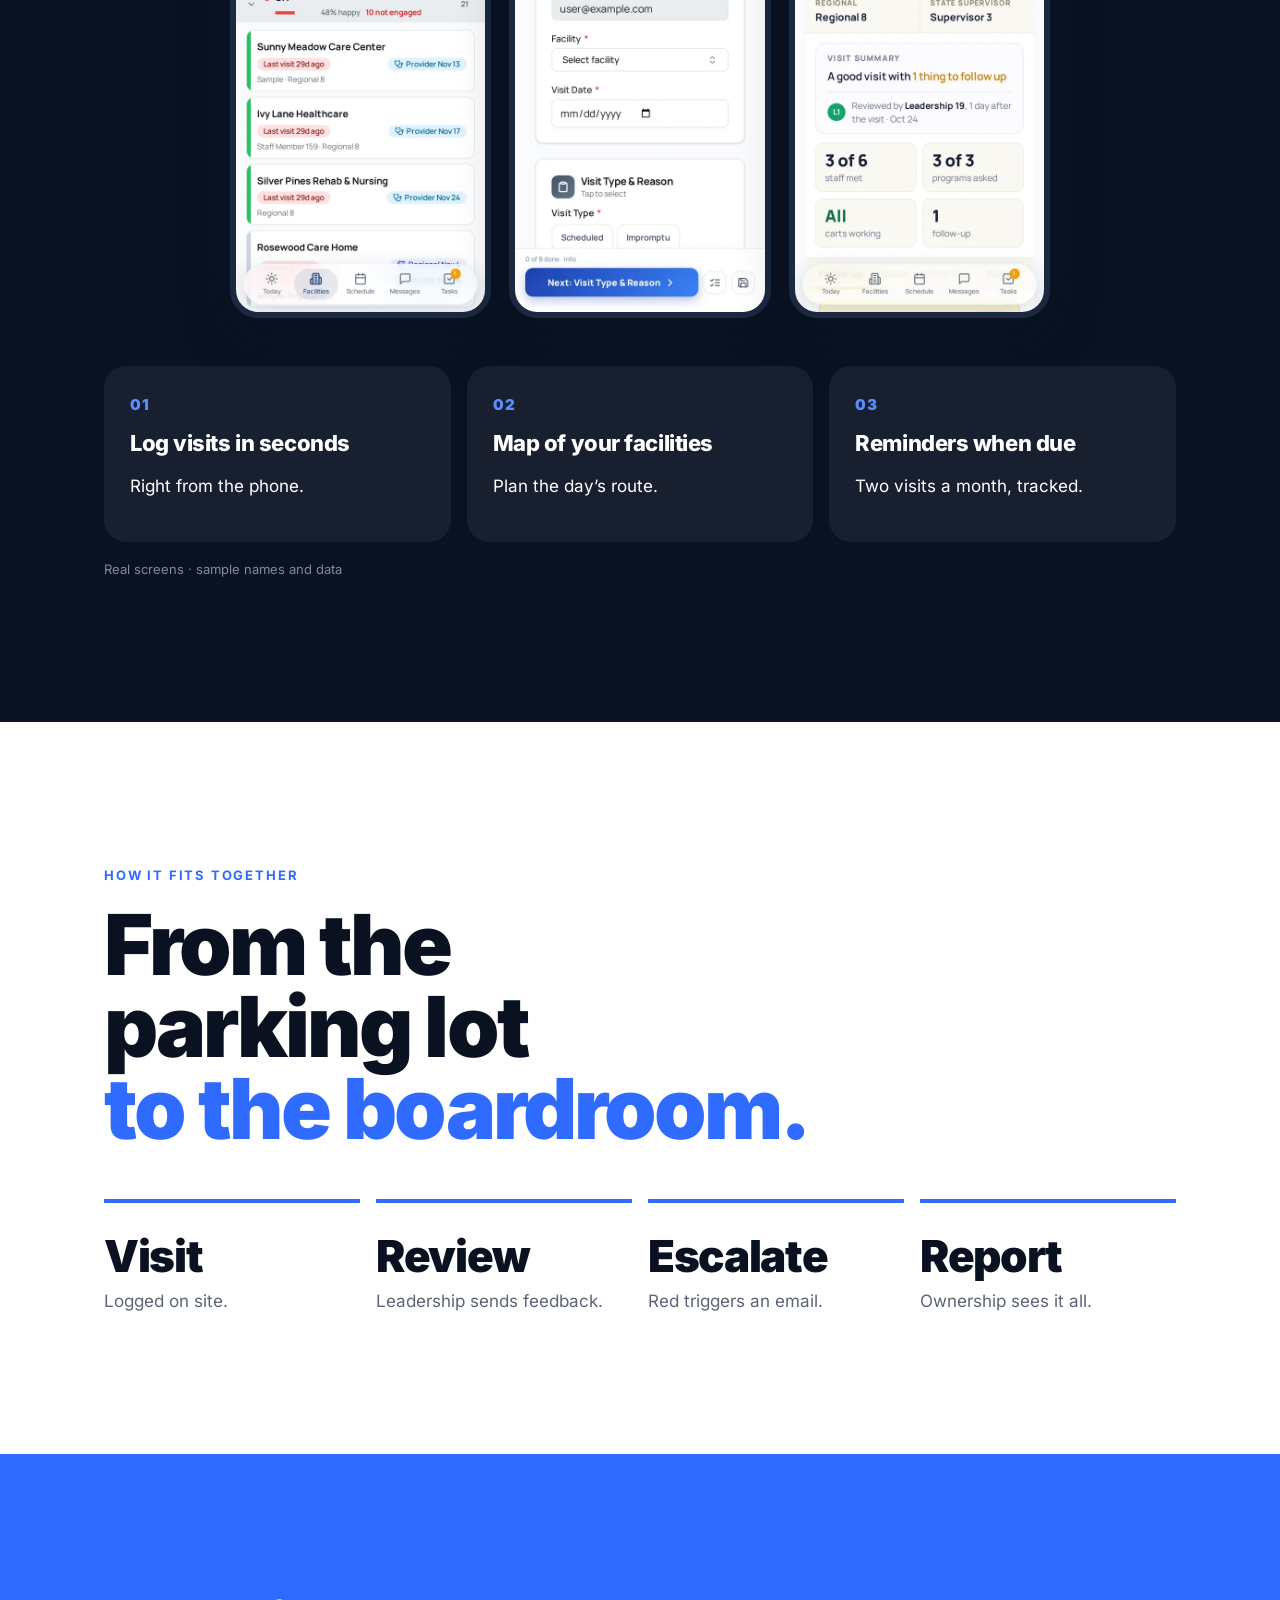
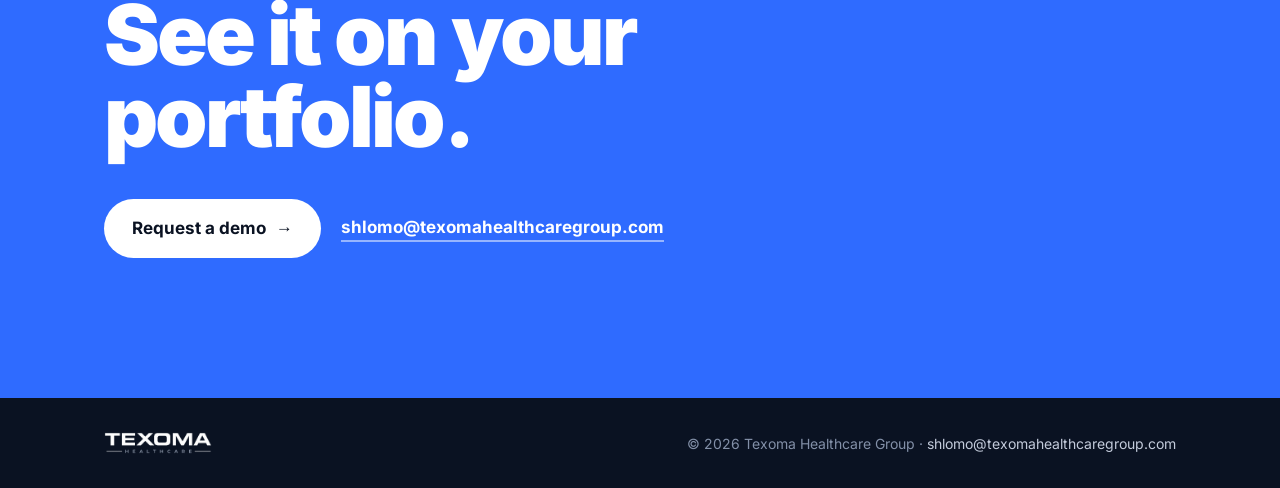
==== commit 36afc4d2: "Bold v3 redesign live; contact -> shlomo@texomahealthcaregroup.com" ====
--- a/platform.html
+++ b/platform.html
@@ -1,210 +1,97 @@
 <!doctype html>
-<html lang="en" class="no-js">
+<html lang="en">
 <head>
 <meta charset="utf-8">
 <meta name="viewport" content="width=device-width, initial-scale=1, viewport-fit=cover">
 <title>Our platform | Texoma Healthcare Group</title>
-<meta name="description" content="The Texoma field operations platform: a portfolio-wide view for ownership, a mobile site-visit app for regional teams, and the reports that tie them together. Already in use across 300+ facilities.">
-<meta property="og:title" content="Our platform | Texoma Healthcare Group">
-<meta property="og:description" content="Software and reports for ownership and regional teams. Already in use across 300+ facilities.">
+<meta name="description" content="Our platform: a live view of every facility for ownership, and a fast mobile app for regional teams.">
+<meta property="og:title" content="Texoma Healthcare Group">
+<meta property="og:description" content="Our platform: a live view of every facility for ownership, and a fast mobile app for regional teams.">
 <meta property="og:image" content="https://texomahealthcaregroup.com/og.png">
-<meta property="og:image:width" content="1200">
-<meta property="og:image:height" content="630">
 <meta property="og:url" content="https://texomahealthcaregroup.com/platform.html">
 <meta property="og:type" content="website">
-<meta property="og:site_name" content="Texoma Healthcare Group">
 <meta name="twitter:card" content="summary_large_image">
-<meta name="theme-color" content="#f5f3ee" media="(prefers-color-scheme: light)">
-<meta name="theme-color" content="#0b1422" media="(prefers-color-scheme: dark)">
-<meta name="color-scheme" content="light dark">
+<meta name="theme-color" content="#0a1222">
 <link rel="icon" href="img/favicon.svg" type="image/svg+xml">
 <link rel="apple-touch-icon" href="img/apple-touch-icon.png">
-<link rel="preload" href="fonts/InstrumentSerif-Regular.woff2" as="font" type="font/woff2" crossorigin>
-<link rel="preload" href="fonts/InstrumentSerif-Italic.woff2" as="font" type="font/woff2" crossorigin>
+<link rel="preload" href="fonts/inter-900.woff2" as="font" type="font/woff2" crossorigin>
 <link rel="stylesheet" href="styles.css">
-<link rel="stylesheet" href="platform.css">
-<script>document.documentElement.classList.replace('no-js','js')</script>
-<script src="script.js" defer></script>
-<script src="platform.js" defer></script>
 </head>
-<body class="page-platform">
+<body>
 <a class="skip" href="#main">Skip to content</a>
-<div class="progress" aria-hidden="true"><span></span></div>
-<div class="cursor" aria-hidden="true"></div>
+<header class="nav"><div class="wrap">
+  <a class="logo" href="index.html" aria-label="Texoma Healthcare Group home"><img src="img/logo-light.png" alt="Texoma Healthcare Group" width="1055" height="215"></a>
+  <nav aria-label="Main">
+    <a class="hide-m" href="index.html#services">Services</a>
+    <a class="hide-m" href="index.html#founder">Founder</a>
+    <a href="platform.html">Platform</a>
+    <a class="btn-sm" href="mailto:shlomo@texomahealthcaregroup.com?subject=Texoma%20Healthcare%20Group">Let’s talk</a>
+  </nav>
+</div></header>
+<main id="main">
+<section class="hero"><div class="wrap">
+  <p class="eyebrow">Our platform</p>
+  <h1>Every facility.<br><span class="hl">One clear picture.</span></h1>
+  <p class="lede">A live view for ownership. A fast app for regional teams.</p>
+  <div class="ctas">
+    <a class="btn btn-primary" href="mailto:shlomo@texomahealthcaregroup.com?subject=Texoma%20Healthcare%20Group&amp;body=I%27d%20like%20a%20platform%20demo.">Book a demo <span class="arrow" aria-hidden="true">→</span></a>
+    <a class="btn btn-ghost" href="#ownership">Take the tour <span class="arrow" aria-hidden="true">↓</span></a>
+  </div>
+  <div class="stats two">
+    <div class="stat"><b>300<i>+</i></b><span>Facilities already using it</span></div>
+    <div class="stat"><b>2<i>×</i></b><span>Visits a month, tracked</span></div>
+  </div>
+</div></section>
 
-<header class="nav" id="top">
-  <a class="brand" href="index.html" aria-label="Texoma Healthcare Group, home">
-    <img class="logo logo-dk" src="img/logo-dark.png" alt="Texoma Healthcare" width="1055" height="215"><img class="logo logo-lt" src="img/logo-light.png" alt="" aria-hidden="true" width="1055" height="215">
-  </a>
-  <nav aria-label="Primary">
-    <ul class="nav-links">
-      <li><a href="index.html#work">Services</a></li>
-      <li><a href="index.html#approach">Approach</a></li>
-      <li><a href="index.html#founder">Founder</a></li>
-      <li><a href="platform.html" aria-current="page">Platform</a></li>
-    </ul>
-  </nav>
-  <div class="nav-right">
-    <a class="nav-plat is-current" href="platform.html" aria-current="page">Platform</a>
-    <a class="nav-cta magnetic" href="#contact"><span>Let&rsquo;s talk</span></a>
+<section id="ownership" class="light"><div class="wrap">
+  <p class="eyebrow ink">For ownership</p>
+  <h2>The whole portfolio.<br><span class="hl">At a glance.</span></h2>
+  <img class="wide-shot" style="margin-top:48px" src="img/app/own-desk-1-1200.webp" srcset="img/app/own-desk-1-720.webp 720w, img/app/own-desk-1-1200.webp 1200w" sizes="(max-width:1200px) 92vw, 1100px" alt="Ownership dashboard, every facility color coded (sample data)" width="1200" height="750" loading="lazy">
+  <div class="points">
+    <div class="point"><span class="n">01</span><h3>Green, yellow, red</h3><p>Every facility, color coded.</p></div>
+    <div class="point"><span class="n">02</span><h3>Escalations first</h3><p>Nothing gets missed.</p></div>
+    <div class="point"><span class="n">03</span><h3>Monthly reports</h3><p>The whole portfolio, every month.</p></div>
   </div>
-</header>
+</div></section>
 
-<main id="main">
+<section class="dark"><div class="wrap">
+  <p class="eyebrow">For regional teams</p>
+  <h2>Every site visit.<br><span class="hl">In your pocket.</span></h2>
+  <div class="phones" style="margin-top:56px">
+    <img src="img/app/reg-phone-1.webp" alt="Phone app, site visits (sample data)" width="540" height="1168" loading="lazy">
+    <img src="img/app/reg-phone-2.webp" alt="Phone app, facilities (sample data)" width="540" height="1168" loading="lazy">
+    <img src="img/app/reg-phone-3.webp" alt="Phone app, facility detail (sample data)" width="540" height="1168" loading="lazy">
+  </div>
+  <div class="points">
+    <div class="point"><span class="n">01</span><h3>Log visits in seconds</h3><p>Right from the phone.</p></div>
+    <div class="point"><span class="n">02</span><h3>Map of your facilities</h3><p>Plan the day’s route.</p></div>
+    <div class="point"><span class="n">03</span><h3>Reminders when due</h3><p>Two visits a month, tracked.</p></div>
+  </div>
+  <span class="tag">Real screens · sample names and data</span>
+</div></section>
 
-  <section class="hero p-hero" aria-labelledby="hero-title">
-    <canvas class="field" aria-hidden="true"></canvas>
-    <div class="hero-glow" aria-hidden="true"></div>
-    <div class="hero-inner">
-      <p class="eyebrow reveal">Texoma field operations platform</p>
-      <h1 id="hero-title" class="display p-display">
-        <span class="line"><span class="reveal-line">Every facility.</span></span>
-        <span class="line"><span class="reveal-line"><em class="hero-em">One clear picture.</em></span></span>
-      </h1>
-      <div class="p-hero-foot reveal">
-        <p class="lede">Our platform gives <strong>ownership</strong> a live view of the whole portfolio and gives <strong>regional teams</strong> a fast mobile app for every site visit, with the reports that tie it all together.</p>
-        <div class="p-stat" data-countwrap>
-          <span class="p-stat-num"><span data-count="300">300</span><span class="p-plus">+</span></span>
-          <span class="p-stat-txt">facilities<br>already using it</span>
-        </div>
-      </div>
-      <p class="hero-ctas reveal"><a class="btn btn-solid magnetic" href="#tour"><span>Take the tour <span class="btn-arrow" aria-hidden="true">&darr;</span></span></a> <a class="btn btn-ghost magnetic" data-booking href="#contact"><span>Book a demo <span class="btn-arrow" aria-hidden="true">&rarr;</span></span></a></p>
-    </div>
-  </section>
+<section class="light"><div class="wrap">
+  <p class="eyebrow ink">How it fits together</p>
+  <h2 style="margin-bottom:48px">From the<br>parking lot<br><span class="hl">to the boardroom.</span></h2>
+  <div class="flow">
+    <div><b>Visit</b><span>Logged on site.</span></div>
+    <div><b>Review</b><span>Leadership sends feedback.</span></div>
+    <div><b>Escalate</b><span>Red triggers an email.</span></div>
+    <div><b>Report</b><span>Ownership sees it all.</span></div>
+  </div>
+</div></section>
 
-  <div class="marquee" role="region" aria-label="What the platform covers">
-    <ul class="marquee-track">
-      <li>Portfolio health</li><li>Site visits</li><li>Leadership review</li><li>Escalations</li><li>Monthly reports</li>
-    </ul>
-    <ul class="marquee-track" aria-hidden="true">
-      <li>Portfolio health</li><li>Site visits</li><li>Leadership review</li><li>Escalations</li><li>Monthly reports</li>
-    </ul>
+<section class="cta"><div class="wrap">
+  <h2>See it on your portfolio.</h2>
+  <div class="ctas">
+    <a class="btn btn-white" href="mailto:shlomo@texomahealthcaregroup.com?subject=Texoma%20Healthcare%20Group&amp;body=I%27d%20like%20a%20platform%20demo.">Request a demo <span class="arrow" aria-hidden="true">→</span></a>
+    <a class="mail" href="mailto:shlomo@texomahealthcaregroup.com?subject=Texoma%20Healthcare%20Group">shlomo@texomahealthcaregroup.com</a>
   </div>
-
-  <section class="p-tour" id="tour" aria-labelledby="tour-title">
-    <div class="p-head reveal">
-      <p class="label">The tour</p>
-      <h2 id="tour-title" class="p-title">Built for both sides <em>of the operation.</em></h2>
-      <p class="note">Switch views to see what ownership sees, and what a regional team member carries in their pocket.</p>
-    </div>
-
-    <div class="seg reveal" role="tablist" aria-label="Choose a view">
-      <button class="seg-btn" role="tab" id="tab-own" aria-controls="panel-own" aria-selected="true">Ownership (admin)</button>
-      <button class="seg-btn" role="tab" id="tab-reg" aria-controls="panel-reg" aria-selected="false" tabindex="-1">Regional</button>
-      <span class="seg-pill" aria-hidden="true"></span>
-    </div>
-
-    <!-- OWNERSHIP -->
-    <div class="panel" id="panel-own" role="tabpanel" aria-labelledby="tab-own">
-      <div class="duo reveal"><div class="duo-col duo-desk"><p class="duo-k">Desktop</p><figure class="dev dev-desk carousel"><div class="browser"><div class="b-bar" aria-hidden="true"><span class="b-dots"><i></i><i></i><i></i></span><span class="b-url">Admin view</span><span class="badge sm">Sample data</span></div><div class="shots" tabindex="0" role="region" aria-label="Admin view: desktop screens"><img src="img/app/own-desk-1-1200.webp" srcset="img/app/own-desk-1-720.webp 720w, img/app/own-desk-1-1200.webp 1200w" sizes="(max-width:760px) 92vw, 760px" width="1200" height="750" alt="Dashboard: today across the portfolio (real screen, sample data)" data-cap="Dashboard: today across the portfolio" decoding="async"><img src="img/app/own-desk-2-1200.webp" srcset="img/app/own-desk-2-720.webp 720w, img/app/own-desk-2-1200.webp 1200w" sizes="(max-width:760px) 92vw, 760px" width="1200" height="750" alt="Facility health: green, yellow, red (real screen, sample data)" data-cap="Facility health: green, yellow, red" decoding="async" loading="lazy"><img src="img/app/own-desk-3-1200.webp" srcset="img/app/own-desk-3-720.webp 720w, img/app/own-desk-3-1200.webp 1200w" sizes="(max-width:760px) 92vw, 760px" width="1200" height="750" alt="Leadership reviews each visit (real screen, sample data)" data-cap="Leadership reviews each visit" decoding="async" loading="lazy"></div></div><figcaption class="shot-cap"><button type="button" class="sa prev" aria-label="Previous screen">&larr;</button><span class="cap-t" aria-live="polite">Dashboard: today across the portfolio</span><span class="sdots"><button type="button" class="sd on" aria-label="Show screen 1: Dashboard: today across the portfolio"></button><button type="button" class="sd" aria-label="Show screen 2: Facility health: green, yellow, red"></button><button type="button" class="sd" aria-label="Show screen 3: Leadership reviews each visit"></button></span><button type="button" class="sa next" aria-label="Next screen">&rarr;</button></figcaption></figure></div><div class="duo-col duo-ph"><p class="duo-k">Phone app</p><figure class="dev dev-phone carousel"><div class="iphone"><span class="i-island" aria-hidden="true"></span><div class="shots" tabindex="0" role="region" aria-label="Admin view: phone screens"><img src="img/app/own-phone-1.webp" width="540" height="1169" alt="Dashboard on the phone (real screen, sample data)" data-cap="Dashboard on the phone" decoding="async" loading="lazy"><img src="img/app/own-phone-2.webp" width="540" height="1169" alt="Facility health (real screen, sample data)" data-cap="Facility health" decoding="async" loading="lazy"><img src="img/app/own-phone-3.webp" width="540" height="1169" alt="Review a visit (real screen, sample data)" data-cap="Review a visit" decoding="async" loading="lazy"></div></div><figcaption class="shot-cap"><button type="button" class="sa prev" aria-label="Previous screen">&larr;</button><span class="cap-t" aria-live="polite">Dashboard on the phone</span><span class="sdots"><button type="button" class="sd on" aria-label="Show screen 1: Dashboard on the phone"></button><button type="button" class="sd" aria-label="Show screen 2: Facility health"></button><button type="button" class="sd" aria-label="Show screen 3: Review a visit"></button></span><button type="button" class="sa next" aria-label="Next screen">&rarr;</button></figcaption></figure></div></div>
-      <p class="real-note"><span class="badge sm">Sample data</span> Real screens from our platform. Facility, staff and team names are replaced with sample names.</p>
-
-      <ul class="feat-list reveal">
-        <li><span class="fi">01</span><div><h3>Portfolio at a glance</h3><p>Every facility color coded green, yellow or red by relationship health.</p></div></li>
-        <li><span class="fi">02</span><div><h3>Trends over time</h3><p>See which facilities are improving and which are slipping, month over month.</p></div></li>
-        <li><span class="fi">03</span><div><h3>Escalations first</h3><p>Red facilities and overdue visits rise to the top so nothing gets missed.</p></div></li>
-        <li><span class="fi">04</span><div><h3>Monthly reports</h3><p>A clean summary of the whole portfolio, delivered every month.</p></div></li>
-      </ul>
-    </div>
-
-    <!-- REGIONAL -->
-    <div class="panel" id="panel-reg" role="tabpanel" aria-labelledby="tab-reg" hidden>
-      <div class="duo reveal"><div class="duo-col duo-desk"><p class="duo-k">Desktop</p><figure class="dev dev-desk carousel"><div class="browser"><div class="b-bar" aria-hidden="true"><span class="b-dots"><i></i><i></i><i></i></span><span class="b-url">Regional</span><span class="badge sm">Sample data</span></div><div class="shots" tabindex="0" role="region" aria-label="Regional view: desktop screens"><img src="img/app/reg-desk-1-1200.webp" srcset="img/app/reg-desk-1-720.webp 720w, img/app/reg-desk-1-1200.webp 1200w" sizes="(max-width:760px) 92vw, 760px" width="1200" height="750" alt="My site visits and their status (real screen, sample data)" data-cap="My site visits and their status" decoding="async" loading="lazy"><img src="img/app/reg-desk-2-1200.webp" srcset="img/app/reg-desk-2-720.webp 720w, img/app/reg-desk-2-1200.webp 1200w" sizes="(max-width:760px) 92vw, 760px" width="1200" height="750" alt="My facilities (real screen, sample data)" data-cap="My facilities" decoding="async" loading="lazy"><img src="img/app/reg-desk-3-1200.webp" srcset="img/app/reg-desk-3-720.webp 720w, img/app/reg-desk-3-1200.webp 1200w" sizes="(max-width:760px) 92vw, 760px" width="1200" height="750" alt="Log a site visit (real screen, sample data)" data-cap="Log a site visit" decoding="async" loading="lazy"><img src="img/app/reg-desk-4-1200.webp" srcset="img/app/reg-desk-4-720.webp 720w, img/app/reg-desk-4-1200.webp 1200w" sizes="(max-width:760px) 92vw, 760px" width="1200" height="750" alt="Submitted visit, reviewed by leadership (real screen, sample data)" data-cap="Submitted visit, reviewed by leadership" decoding="async" loading="lazy"></div></div><figcaption class="shot-cap"><button type="button" class="sa prev" aria-label="Previous screen">&larr;</button><span class="cap-t" aria-live="polite">My site visits and their status</span><span class="sdots"><button type="button" class="sd on" aria-label="Show screen 1: My site visits and their status"></button><button type="button" class="sd" aria-label="Show screen 2: My facilities"></button><button type="button" class="sd" aria-label="Show screen 3: Log a site visit"></button><button type="button" class="sd" aria-label="Show screen 4: Submitted visit, reviewed by leadership"></button></span><button type="button" class="sa next" aria-label="Next screen">&rarr;</button></figcaption></figure></div><div class="duo-col duo-ph"><p class="duo-k">Phone app</p><figure class="dev dev-phone carousel"><div class="iphone"><span class="i-island" aria-hidden="true"></span><div class="shots" tabindex="0" role="region" aria-label="Regional view: phone screens"><img src="img/app/reg-phone-1.webp" width="540" height="1169" alt="My facilities (real screen, sample data)" data-cap="My facilities" decoding="async" loading="lazy"><img src="img/app/reg-phone-2.webp" width="540" height="1169" alt="Log a site visit (real screen, sample data)" data-cap="Log a site visit" decoding="async" loading="lazy"><img src="img/app/reg-phone-3.webp" width="540" height="1169" alt="Submitted and reviewed (real screen, sample data)" data-cap="Submitted and reviewed" decoding="async" loading="lazy"><img src="img/app/reg-phone-4.webp" width="540" height="1169" alt="My visits (real screen, sample data)" data-cap="My visits" decoding="async" loading="lazy"></div></div><figcaption class="shot-cap"><button type="button" class="sa prev" aria-label="Previous screen">&larr;</button><span class="cap-t" aria-live="polite">My facilities</span><span class="sdots"><button type="button" class="sd on" aria-label="Show screen 1: My facilities"></button><button type="button" class="sd" aria-label="Show screen 2: Log a site visit"></button><button type="button" class="sd" aria-label="Show screen 3: Submitted and reviewed"></button><button type="button" class="sd" aria-label="Show screen 4: My visits"></button></span><button type="button" class="sa next" aria-label="Next screen">&rarr;</button></figcaption></figure></div></div>
-      <p class="real-note"><span class="badge sm">Sample data</span> Real screens from our platform. Facility, staff and team names are replaced with sample names.</p>
-
-        <ul class="feat-list two reveal">
-          <li><span class="fi">01</span><div><h3>Log visits in seconds</h3><p>Routine monthly, relationship building, compliance follow-up, equipment or cart issue, or a quick stop.</p></div></li>
-          <li><span class="fi">02</span><div><h3>Facility history</h3><p>Every past visit, note and status for a facility, right on the phone before walking in.</p></div></li>
-          <li><span class="fi">03</span><div><h3>Map of your facilities</h3><p>See your whole territory, color coded, and plan the day&rsquo;s route.</p></div></li>
-          <li><span class="fi">04</span><div><h3>Reminders when a facility is due</h3><p>Two visits a month per facility, tracked automatically.</p></div></li>
-          <li><span class="fi">05</span><div><h3>Leadership review</h3><p>Leadership reviews each visit and the regional gets feedback, so coaching happens every week.</p></div></li>
-          <li><span class="fi">06</span><div><h3>Messaging and escalations</h3><p>Built-in messaging, plus automatic escalation emails when a facility turns red.</p></div></li>
-        </ul>
-      
-    </div>
-  </section>
-
-  <section class="p-reports" id="reports" aria-labelledby="reports-title">
-    <div class="p-head reveal">
-      <p class="label">Reports</p>
-      <h2 id="reports-title" class="p-title">The numbers ownership <em>actually asks for.</em></h2>
-      <p class="note">Ready-made reports from the same visit data, so no one builds a spreadsheet at month end. Charts below show sample data.</p>
-    </div>
-    <div class="rgrid">
-      <article class="tile rcard reveal">
-        <p class="rk">Visit summaries</p>
-        <div class="bars" aria-hidden="true"><i style="--h:46%"></i><i style="--h:70%"></i><i style="--h:58%"></i><i style="--h:84%"></i><i style="--h:64%"></i><i style="--h:92%"></i><i style="--h:76%"></i></div>
-        <p class="rd">Every visit by week, type and regional.</p>
-      </article>
-      <article class="tile rcard reveal">
-        <p class="rk">Facility scorecards</p>
-        <div class="ring-wrap" aria-hidden="true">
-          <svg viewBox="0 0 120 120" class="ring"><circle cx="60" cy="60" r="48" class="r-bg"/><circle cx="60" cy="60" r="48" class="r-fg" pathLength="100"/></svg>
-          <span class="ring-n">A&minus;</span>
-        </div>
-        <p class="rd">One page per facility: status, history and open items.</p>
-      </article>
-      <article class="tile rcard reveal">
-        <p class="rk">Regional activity</p>
-        <div class="hbars" aria-hidden="true">
-          <div><span>Regional 1</span><i style="--w:88%"></i></div>
-          <div><span>Regional 2</span><i style="--w:72%"></i></div>
-          <div><span>Regional 3</span><i style="--w:94%"></i></div>
-          <div><span>Regional 4</span><i style="--w:60%"></i></div>
-        </div>
-        <p class="rd">Visits completed and reviewed, per team member.</p>
-      </article>
-      <article class="tile rcard reveal">
-        <p class="rk">Overdue visits</p>
-        <ul class="od" aria-hidden="true">
-          <li><i class="sw r"></i>Sample Facility K<em>6d</em></li>
-          <li><i class="sw y"></i>Sample Facility P<em>3d</em></li>
-          <li><i class="sw y"></i>Sample Facility T<em>1d</em></li>
-        </ul>
-        <p class="rd">Who&rsquo;s behind on the two-visits-a-month cadence.</p>
-      </article>
-      <article class="tile rcard wide reveal">
-        <p class="rk">Red-to-green turnarounds</p>
-        <div class="turn" aria-hidden="true"></div>
-        <p class="rd">Facilities that moved from red back to green, and the visits that got them there.</p>
-      </article>
-    </div>
-  </section>
-
-  <section class="p-loop" aria-labelledby="loop-title">
-    <div class="p-head reveal">
-      <p class="label">How it fits together</p>
-      <h2 id="loop-title" class="p-title">From the parking lot <em>to the boardroom.</em></h2>
-    </div>
-    <ol class="loop reveal">
-      <li><span class="lp-n">I</span><h3>Visit</h3><p>The regional logs the visit on site.</p></li>
-      <li><span class="lp-n">II</span><h3>Review</h3><p>Leadership reviews it and sends feedback.</p></li>
-      <li><span class="lp-n">III</span><h3>Escalate</h3><p>Red facilities trigger an email right away.</p></li>
-      <li><span class="lp-n">IV</span><h3>Report</h3><p>Ownership sees it all in the portfolio and monthly reports.</p></li>
-    </ol>
-  </section>
-
-  <section class="contact" id="contact" aria-labelledby="contact-title">
-    <div class="contact-glow" aria-hidden="true"></div>
-    <div class="contact-inner">
-      <h2 id="contact-title" class="contact-title reveal">Want to see it on <em>your portfolio?</em></h2>
-      <p class="lede reveal">We&rsquo;ll walk you through the platform with your own facilities and regional structure in mind.</p>
-      <p class="contact-ctas reveal"><a class="btn btn-gold btn-lg magnetic" href="mailto:shlomopinter@gmail.com?subject=Platform%20demo"><span>Request a demo <span class="btn-arrow" aria-hidden="true">&rarr;</span></span></a><a class="btn btn-line btn-lg magnetic" data-booking href="#contact"><span>Book a call <span class="btn-arrow" aria-hidden="true">&rarr;</span></span></a></p>
-      <div class="contact-row reveal">
-        <a class="email" href="mailto:shlomopinter@gmail.com?subject=Platform%20demo">shlomopinter@gmail.com</a>
-        <button class="copy magnetic" type="button" data-copy="shlomopinter@gmail.com"><span>Copy email</span></button>
-      </div>
-      <p class="copy-status" role="status" aria-live="polite"></p>
-    </div>
-  </section>
-
+</div></section>
 </main>
-
-<footer class="foot">
-  <span class="foot-logo"><img class="logo logo-dk" src="img/logo-dark.png" alt="Texoma Healthcare" width="1055" height="215" loading="lazy"><img class="logo logo-lt" src="img/logo-light.png" alt="" aria-hidden="true" width="1055" height="215" loading="lazy"></span>
-  <span>&copy; <span id="year">2026</span> Texoma Healthcare Group</span>
-  <a href="index.html">Home</a>
-  <a href="#top">Back to top &uarr;</a>
-</footer>
+<footer><div class="wrap">
+  <img src="img/logo-light.png" alt="Texoma Healthcare Group" width="1055" height="215" loading="lazy">
+  <span>© 2026 Texoma Healthcare Group · <a href="mailto:shlomo@texomahealthcaregroup.com?subject=Texoma%20Healthcare%20Group">shlomo@texomahealthcaregroup.com</a></span>
+</div></footer>
 </body>
 </html>
--- a/styles.css
+++ b/styles.css
@@ -1,372 +1,140 @@
-:root{
-  --bg:#f6f3ec; --bg2:#efeadf; --ink:#0f1a2a; --muted:#5a6270; --line:rgba(15,26,42,.13);
-  --accent:#96671d; --gold:#c9a063; --gold-hi:#e2bd7c; --dark:#0f1a2a; --dark2:#0a1320;
-  --card:#fbf9f4; --dot:15,26,42;
-  --serif:"Instrument Serif", "Iowan Old Style", Georgia, serif;
-  --sans:"Inter", -apple-system, BlinkMacSystemFont, "Segoe UI", sans-serif;
-  --pad:clamp(22px, 5.5vw, 88px); --max:1280px;
-  --ease:cubic-bezier(.2,.7,.1,1); --spring:cubic-bezier(.34,1.56,.64,1);
-  color-scheme:light dark;
+
+@font-face{font-family:Inter;src:url(fonts/inter-400.woff2) format("woff2");font-weight:400;font-display:swap}
+@font-face{font-family:Inter;src:url(fonts/inter-500.woff2) format("woff2");font-weight:500;font-display:swap}
+@font-face{font-family:Inter;src:url(fonts/inter-700.woff2) format("woff2");font-weight:700;font-display:swap}
+@font-face{font-family:Inter;src:url(fonts/inter-800.woff2) format("woff2");font-weight:800;font-display:swap}
+@font-face{font-family:Inter;src:url(fonts/inter-900.woff2) format("woff2");font-weight:900;font-display:swap}
+:root{--navy:#0a1222;--navy2:#111c31;--ink:#0a1222;--muted:#5b6578;--line:#e4e7ee;--bg:#fff;--soft:#f3f5f9;
+  --accent:#2f6bff;--accent-hi:#5c8bff;--pad:clamp(20px,5vw,72px);--max:1200px;
+  --sans:Inter,-apple-system,BlinkMacSystemFont,"Segoe UI",Roboto,sans-serif}
+*{box-sizing:border-box}
+html{scroll-behavior:smooth;-webkit-text-size-adjust:100%}
+body{margin:0;font:400 17px/1.5 var(--sans);color:var(--ink);background:var(--bg);-webkit-font-smoothing:antialiased;overflow-x:hidden}
+img{max-width:100%;height:auto;display:block}
+a{color:inherit}
+:focus-visible{outline:3px solid var(--accent);outline-offset:3px;border-radius:6px}
+.skip{position:absolute;left:-9999px}.skip:focus{left:12px;top:12px;background:#fff;color:var(--ink);padding:10px 14px;z-index:99}
+.wrap{max-width:var(--max);margin:0 auto;padding:0 var(--pad)}
+/* nav */
+.nav{position:absolute;top:0;left:0;right:0;z-index:10;padding:calc(18px + env(safe-area-inset-top)) 0 18px}
+.nav .wrap{display:flex;align-items:center;justify-content:space-between;gap:16px}
+.nav .logo img{height:28px;width:auto}
+.nav nav{display:flex;align-items:center;gap:22px}
+.nav nav a{color:#c9d2e3;text-decoration:none;font-weight:500;font-size:15px}
+.nav nav a:hover{color:#fff}
+.nav nav a.btn-sm{color:#fff}
+.btn,.btn-sm{display:inline-flex;align-items:center;gap:10px;text-decoration:none;font-weight:700;border-radius:999px;transition:transform .15s,background .2s}
+.btn{padding:17px 28px;font-size:17px}
+.btn-sm{padding:10px 18px;font-size:14px;background:var(--accent)}
+.btn-primary{background:var(--accent);color:#fff}
+.btn-primary:hover{background:var(--accent-hi);transform:translateY(-1px)}
+.btn-ghost{color:#fff;box-shadow:inset 0 0 0 2px rgba(255,255,255,.28)}
+.btn-ghost:hover{box-shadow:inset 0 0 0 2px #fff}
+.btn-white{background:#fff;color:var(--ink)}
+.btn-white:hover{transform:translateY(-1px)}
+.arrow{transition:transform .2s}.btn:hover .arrow{transform:translateX(3px)}
+/* hero */
+.hero{background:var(--navy);color:#fff;position:relative;overflow:hidden;padding:calc(140px + env(safe-area-inset-top)) 0 clamp(72px,10vw,130px)}
+.hero::before{content:"";position:absolute;inset:auto -20% -55% auto;width:900px;height:900px;border-radius:50%;
+  background:radial-gradient(closest-side,rgba(47,107,255,.35),transparent);pointer-events:none}
+.hero .wrap{position:relative}
+.eyebrow{display:inline-block;font:700 13px/1 var(--sans);letter-spacing:.14em;text-transform:uppercase;color:var(--accent-hi);margin:0 0 22px}
+.eyebrow.ink{color:var(--accent)}
+h1,h2,h3{margin:0;font-weight:900;letter-spacing:-.035em;line-height:.98}
+h1{font-size:clamp(50px,10.5vw,132px)}
+h1 .hl,h2 .hl{color:var(--accent-hi)}
+.light h2 .hl{color:var(--accent)}
+h2{font-size:clamp(40px,7vw,84px)}
+h3{font-size:22px;letter-spacing:-.02em;line-height:1.15;font-weight:800}
+.lede{font-size:clamp(19px,2.2vw,24px);color:#c3cbdb;max-width:30ch;margin:28px 0 40px;line-height:1.4}
+.ctas{display:flex;flex-wrap:wrap;gap:12px}
+/* stats */
+.stats{display:grid;grid-template-columns:repeat(3,1fr);gap:0;margin-top:clamp(64px,9vw,110px);border-top:1px solid rgba(255,255,255,.14)}
+.stat{padding:28px 20px 0 0}
+.stat b{display:block;font-size:clamp(40px,6vw,72px);font-weight:900;letter-spacing:-.04em;line-height:1}
+.stat b i{font-style:normal;color:var(--accent-hi)}
+.stat span{display:block;margin-top:8px;color:#9aa6bd;font-size:15px;font-weight:500}
+.stats.two{grid-template-columns:repeat(2,1fr);max-width:640px}
+.stats.two .stat:last-child{grid-column:auto}
+/* sections */
+section{padding:clamp(80px,11vw,140px) 0}
+.head{display:flex;justify-content:space-between;align-items:flex-end;gap:24px;flex-wrap:wrap;margin-bottom:clamp(40px,6vw,64px)}
+.tiles{display:grid;grid-template-columns:repeat(4,1fr);gap:16px}
+.tile{background:var(--soft);border-radius:24px;padding:30px 26px 32px;transition:transform .2s,background .2s}
+.tile:hover{transform:translateY(-4px)}
+.ico{width:52px;height:52px;border-radius:16px;background:var(--navy);display:grid;place-items:center;margin-bottom:56px}
+.ico svg{width:26px;height:26px;stroke:#fff;fill:none;stroke-width:2;stroke-linecap:round;stroke-linejoin:round}
+.tile p{margin:10px 0 0;color:var(--muted);font-size:16px}
+/* dark band */
+.dark{background:var(--navy);color:#fff;overflow:hidden}
+.dark .sub{color:#aab4c8;font-size:20px;margin:22px 0 34px;max-width:28ch}
+.split{display:grid;grid-template-columns:1fr 1.25fr;gap:clamp(40px,6vw,80px);align-items:center}
+.shots{position:relative;padding-bottom:40px}
+.shot-desk{border-radius:14px;box-shadow:0 30px 80px rgba(0,0,0,.5);border:1px solid rgba(255,255,255,.08)}
+.shot-phone{position:absolute;right:-10px;bottom:0;width:30%;border-radius:26px;border:6px solid #1c2740;box-shadow:0 30px 60px rgba(0,0,0,.55)}
+.tag{display:inline-block;margin-top:18px;font-size:13px;color:#7f8aa1}
+.pill-row{display:flex;flex-wrap:wrap;gap:10px;margin:0 0 34px;padding:0;list-style:none}
+.pill-row li{padding:10px 16px;border-radius:999px;background:rgba(255,255,255,.07);font-weight:600;font-size:15px}
+/* founder */
+.founder{display:grid;grid-template-columns:auto 1fr;gap:clamp(32px,6vw,80px);align-items:center}
+.founder img{width:clamp(200px,28vw,340px);aspect-ratio:1;object-fit:cover;border-radius:28px}
+.founder .big{font-size:clamp(26px,3.4vw,40px);font-weight:800;letter-spacing:-.025em;line-height:1.15;margin:22px 0 28px;max-width:22ch}
+.founder .big em{font-style:normal;color:var(--accent)}
+.facts{list-style:none;padding:0;margin:0;display:flex;flex-wrap:wrap;gap:10px}
+.facts li{background:var(--soft);border-radius:999px;padding:10px 16px;font-weight:600;font-size:15px}
+/* cta */
+.cta{background:var(--accent);color:#fff;text-align:left}
+.cta h2{max-width:12ch}
+.cta .ctas{margin-top:40px;align-items:center}
+.cta .mail{color:#fff;font-weight:600;text-decoration:none;border-bottom:2px solid rgba(255,255,255,.5);margin-left:8px}
+footer{background:var(--navy);color:#8390a8;padding:34px 0 calc(34px + env(safe-area-inset-bottom));font-size:14px}
+footer .wrap{display:flex;justify-content:space-between;align-items:center;gap:16px;flex-wrap:wrap}
+footer img{height:22px;width:auto}
+footer a{color:#c3cbdb;text-decoration:none}
+/* platform page */
+.points{display:grid;grid-template-columns:repeat(3,1fr);gap:16px;margin-top:48px}
+.point{background:var(--soft);border-radius:22px;padding:26px}
+.dark .point{background:rgba(255,255,255,.06)}
+.point .n{font-weight:900;color:var(--accent);font-size:15px;letter-spacing:.06em}
+.dark .point .n{color:var(--accent-hi)}
+.point h3{margin-top:14px}
+.phones{display:grid;grid-template-columns:repeat(3,1fr);gap:18px;max-width:820px;margin:0 auto}
+.phones img{border-radius:28px;border:6px solid #1c2740;box-shadow:0 20px 50px rgba(10,18,34,.25)}
+.flow{display:grid;grid-template-columns:repeat(4,1fr);gap:16px;counter-reset:f}
+.flow div{border-top:4px solid var(--accent);padding-top:20px}
+.flow b{display:block;font-size:clamp(28px,3.5vw,44px);font-weight:900;letter-spacing:-.03em}
+.flow span{color:var(--muted)}
+.wide-shot{border-radius:16px;box-shadow:0 30px 80px rgba(10,18,34,.22);border:1px solid var(--line)}
+.center{text-align:center}
+.center .lede{margin-left:auto;margin-right:auto}
+@media (max-width:900px){
+  .tiles{grid-template-columns:1fr 1fr}
+  .split{grid-template-columns:1fr}
+  .points{grid-template-columns:1fr}
+  .flow{grid-template-columns:1fr 1fr;row-gap:32px}
 }
-@media (prefers-color-scheme:dark){
-  :root{--bg:#0b1422; --bg2:#0f1a2b; --ink:#ece6da; --muted:#9aa3b2; --line:rgba(236,230,218,.12);
-    --accent:#d6aa5f; --card:#101c2e; --dot:236,230,218; --dark:#060c16; --dark2:#04080f}
+@media (max-width:600px){
+  body{font-size:16px}
+  .nav nav a.hide-m{display:none}
+  .nav .logo img{height:22px}
+  .hero{padding-top:calc(118px + env(safe-area-inset-top))}
+  h1{font-size:clamp(46px,13.2vw,64px)}
+  h2{font-size:clamp(38px,11vw,52px)}
+  .btn{width:100%;justify-content:center}
+  .stats{grid-template-columns:1fr 1fr;row-gap:8px}
+  .stat:last-child{grid-column:1/-1}
+  .tiles{grid-template-columns:1fr;gap:12px}
+  .tile{display:grid;grid-template-columns:52px 1fr;gap:4px 18px;padding:22px}
+  .tile .ico{margin:0;grid-row:span 2}
+  .tile p{margin-top:4px}
+  .founder{grid-template-columns:1fr}
+  .founder img{width:100%;max-width:none;aspect-ratio:1/1;object-position:50% 25%}
+  .shot-phone{width:34%;right:-4px;border-width:4px;border-radius:18px}
+  .phones{grid-template-columns:repeat(3,1fr);gap:10px}
+  .phones img{border-width:3px;border-radius:16px}
+  .cta .mail{margin:12px 0 0;display:inline-block}
+  .point{padding:22px}
+  .point h3{margin-top:8px}
+  .point p{margin:6px 0 0}
 }
-@font-face{font-family:"Instrument Serif";src:url(fonts/InstrumentSerif-Regular.woff2) format("woff2");font-weight:400;font-style:normal;font-display:swap}
-@font-face{font-family:"Instrument Serif";src:url(fonts/InstrumentSerif-Italic.woff2) format("woff2");font-weight:400;font-style:italic;font-display:swap}
-@font-face{font-family:"Inter";src:url(fonts/Inter-Regular.woff2) format("woff2");font-weight:400;font-display:swap}
-@font-face{font-family:"Inter";src:url(fonts/Inter-Medium.woff2) format("woff2");font-weight:500;font-display:swap}
-
-*,*::before,*::after{box-sizing:border-box}
-html{scroll-behavior:smooth;-webkit-text-size-adjust:100%;overflow-x:clip}
-body{margin:0;background:var(--bg);color:var(--ink);font:400 17px/1.6 var(--sans);-webkit-font-smoothing:antialiased;overflow-x:clip;transition:background .4s}
-h1,h2,h3,p,ul,ol,blockquote{margin:0;padding:0}
-ul,ol{list-style:none}
-a{color:inherit}
-em{font-style:italic;color:var(--accent)}
-::selection{background:var(--gold);color:#0f1a2a}
-:focus-visible{outline:2px solid var(--accent);outline-offset:4px;border-radius:4px}
-.skip{position:absolute;left:-9999px;top:12px;background:var(--ink);color:var(--bg);padding:10px 16px;z-index:99;text-decoration:none}
-.skip:focus{left:12px}
-
-/* progress + cursor */
-.progress{position:fixed;top:0;left:0;right:0;height:2px;z-index:50;pointer-events:none}
-.progress span{display:block;height:100%;background:linear-gradient(90deg,var(--accent),var(--gold-hi));transform-origin:0 50%;transform:scaleX(var(--p,0))}
-.cursor{display:none}
-@media (hover:hover) and (pointer:fine){
-  .js .cursor{display:block;position:fixed;left:0;top:0;width:34px;height:34px;margin:-17px 0 0 -17px;border:1px solid var(--accent);border-radius:50%;
-    pointer-events:none;z-index:60;opacity:0;transition:width .3s var(--ease),height .3s var(--ease),margin .3s var(--ease),background .3s,opacity .3s,border-color .3s;mix-blend-mode:normal}
-  .js .cursor.on{opacity:.7}
-  .js .cursor.big{width:64px;height:64px;margin:-32px 0 0 -32px;background:rgba(201,160,99,.14);border-color:transparent}
-}
-
-/* nav */
-.nav{position:sticky;top:0;z-index:20;display:flex;align-items:center;justify-content:space-between;gap:24px;
-  padding:calc(14px + env(safe-area-inset-top)) var(--pad) 14px;background:transparent;
-  border-bottom:1px solid transparent;transition:border-color .3s,background .3s}
-.nav.scrolled{border-bottom-color:var(--line);background:color-mix(in srgb,var(--bg) 78%,transparent);
-  -webkit-backdrop-filter:saturate(1.4) blur(16px);backdrop-filter:saturate(1.4) blur(16px)}
-.brand{display:flex;align-items:baseline;gap:10px;text-decoration:none}
-.brand-mark{font:400 28px/1 var(--serif);letter-spacing:-.01em}
-.brand-mark.small{font-size:22px}
-.brand-sub{font:500 11px/1 var(--sans);letter-spacing:.16em;text-transform:uppercase;color:var(--muted)}
-.nav-links{display:flex;gap:36px}
-.nav-links a{font:500 14px/1 var(--sans);text-decoration:none;color:var(--muted);position:relative;transition:color .2s}
-.nav-links a::after{content:"";position:absolute;left:0;right:0;bottom:-6px;height:1px;background:var(--accent);transform:scaleX(0);transform-origin:right;transition:transform .4s var(--ease)}
-.nav-links a:hover{color:var(--ink)}
-.nav-links a:hover::after{transform:scaleX(1);transform-origin:left}
-.nav-cta{font:500 14px/1 var(--sans);text-decoration:none;padding:11px 18px;border:1px solid var(--ink);border-radius:999px;display:inline-block;transition:background .3s,color .3s}
-.nav-cta:hover{background:var(--ink);color:var(--bg)}
-@media (max-width:760px){.nav-links{display:none}.brand-sub{display:none}.nav-cta{padding:10px 16px}}
-
-/* buttons */
-.magnetic{display:inline-block;will-change:transform}
-.magnetic>span{display:inline-block;transition:transform .2s ease-out}
-.btn{position:relative;display:inline-flex;align-items:center;justify-content:center;min-height:52px;padding:0 26px;border-radius:999px;
-  font:500 15px/1 var(--sans);text-decoration:none;overflow:hidden;isolation:isolate;transition:color .35s,border-color .35s,box-shadow .35s}
-.btn::before{content:"";position:absolute;inset:0;z-index:-1;border-radius:inherit;transform:translateY(101%);transition:transform .5s var(--ease)}
-.btn:hover::before,.btn:focus-visible::before{transform:none}
-.btn-arrow{display:inline-block;margin-left:6px;transition:transform .35s var(--ease)}
-.btn:hover .btn-arrow{transform:translateX(4px)}
-.btn-solid{background:var(--ink);color:var(--bg)}
-.btn-solid::before{background:var(--accent)}
-.btn-solid:hover{color:#fff;box-shadow:0 12px 34px -12px rgba(150,103,29,.6)}
-.btn-ghost{border:1px solid var(--line);color:var(--ink);background:color-mix(in srgb,var(--bg) 60%,transparent);-webkit-backdrop-filter:blur(6px);backdrop-filter:blur(6px)}
-.btn-ghost::before{background:var(--ink)}
-.btn-ghost:hover{color:var(--bg);border-color:var(--ink)}
-.btn-gold{background:linear-gradient(120deg,var(--gold),var(--gold-hi),var(--gold));background-size:200% 100%;color:#0f1a2a;animation:sheen 5s linear infinite}
-.btn-gold::before{background:#f6f3ec}
-.btn-lg{min-height:60px;padding:0 34px;font-size:17px}
-@keyframes sheen{to{background-position:-200% 0}}
-
-/* hero */
-.hero{position:relative;min-height:calc(100svh - 64px);display:flex;flex-direction:column;justify-content:center;padding:clamp(40px,8vh,120px) var(--pad) 120px;max-width:none;overflow:hidden;margin-top:-64px;padding-top:calc(64px + clamp(40px,10vh,140px))}
-.field{position:absolute;inset:0;width:100%;height:100%;z-index:0}
-.hero-glow{position:absolute;left:0;top:0;width:min(70vw,620px);aspect-ratio:1;margin:calc(min(70vw,620px) / -2) 0 0 calc(min(70vw,620px) / -2);border-radius:50%;
-  background:radial-gradient(circle,rgba(201,160,99,.28),rgba(201,160,99,0) 62%);filter:blur(10px);z-index:0;pointer-events:none;transform:translate3d(50vw,40vh,0);will-change:transform}
-.hero-inner{position:relative;z-index:1;max-width:var(--max);width:100%;margin:0 auto}
-.eyebrow{font:500 12px/1 var(--sans);letter-spacing:.18em;text-transform:uppercase;color:var(--muted);margin-bottom:clamp(22px,4vh,40px);display:flex;align-items:center;gap:12px}
-.eyebrow::before{content:"";width:28px;height:1px;background:var(--accent)}
-.display{font:400 clamp(54px,11.5vw,168px)/.92 var(--serif);letter-spacing:-.025em}
-.line{display:block;overflow:hidden;padding-bottom:.08em}
-.reveal-line{display:block}
-.js .reveal-line{transform:translateY(105%);transition:transform 1.2s var(--ease)}
-.js .line:nth-child(2) .reveal-line{transition-delay:.12s}
-.loaded .reveal-line{transform:none}
-.hero-em{background:linear-gradient(100deg,var(--accent) 20%,var(--gold-hi) 45%,var(--accent) 70%);background-size:250% 100%;-webkit-background-clip:text;background-clip:text;color:transparent;animation:shimmer 7s ease-in-out infinite;padding-right:.06em}
-@keyframes shimmer{0%,100%{background-position:100% 0}50%{background-position:0 0}}
-.hero-foot{margin-top:clamp(28px,5vh,56px);display:grid;grid-template-columns:minmax(0,560px) auto;gap:32px;align-items:end;justify-content:space-between}
-.lede{font-size:clamp(17px,1.35vw,19px);color:var(--muted);max-width:560px}
-.lede strong{color:var(--ink);font-weight:500}
-.hero-ctas{display:flex;flex-wrap:wrap;gap:12px}
-.scroll-cue{position:absolute;left:50%;bottom:26px;width:1px;height:54px;background:var(--line);overflow:hidden;z-index:1}
-.scroll-cue span{position:absolute;left:0;top:-40%;width:1px;height:40%;background:var(--accent);animation:cue 2.2s var(--ease) infinite}
-@keyframes cue{to{top:110%}}
-@media (max-width:860px){.hero-foot{grid-template-columns:1fr}}
-@media (max-width:520px){.hero-ctas .btn{flex:1 1 100%}.scroll-cue{display:none}.hero{padding-bottom:64px}.display{font-size:clamp(54px,16vw,72px)}.eyebrow{letter-spacing:.12em;font-size:11px}.pin-on .step{min-height:300px}}
-
-/* marquee */
-.marquee{display:flex;overflow:hidden;border-block:1px solid var(--line);padding:22px 0;user-select:none;
-  -webkit-mask:linear-gradient(90deg,transparent,#000 8%,#000 92%,transparent);mask:linear-gradient(90deg,transparent,#000 8%,#000 92%,transparent)}
-.marquee-track{display:flex;flex-shrink:0;min-width:100%;justify-content:space-around;gap:0;animation:marquee 26s linear infinite}
-.marquee:hover .marquee-track{animation-play-state:paused}
-.marquee li{font:400 clamp(26px,3.4vw,44px)/1 var(--serif);white-space:nowrap;padding:0 clamp(20px,3vw,44px);display:flex;align-items:center;gap:clamp(20px,3vw,44px)}
-.marquee li::after{content:"\2726";font-size:.45em;color:var(--accent)}
-.marquee li:nth-child(even){font-style:italic;color:var(--accent)}
-@keyframes marquee{to{transform:translateX(-100%)}}
-
-/* sections */
-section{padding:clamp(80px,13vw,180px) var(--pad);max-width:calc(var(--max) + 2 * var(--pad));margin:0 auto}
-.label{font:500 12px/1 var(--sans);letter-spacing:.18em;text-transform:uppercase;color:var(--muted);display:flex;align-items:center;gap:12px}
-.label::before{content:"";width:28px;height:1px;background:var(--accent)}
-.section-head{display:grid;gap:22px;margin-bottom:clamp(44px,7vw,90px)}
-.section-title{font:400 clamp(38px,5.6vw,80px)/1.02 var(--serif);letter-spacing:-.02em;max-width:16ch}
-.section-note{color:var(--muted);max-width:520px}
-
-/* reveal */
-.js .reveal{opacity:0;transform:translateY(28px);transition:opacity 1s var(--ease),transform 1s var(--ease)}
-.js .reveal.in{opacity:1;transform:none}
-
-/* ===== bento ===== */
-.bento-wrap{padding-top:clamp(56px,8vw,120px);padding-bottom:clamp(64px,9vw,140px)}
-.bento{display:grid;gap:clamp(10px,1.1vw,16px);grid-template-columns:repeat(6,minmax(0,1fr));
-  grid-template-areas:
-   "intro intro intro intro s1 s1"
-   "c1 c1 c2 c2 s1 s1"
-   "c3 c3 c3 c4 c4 c4"
-   "svc svc svc svc s2 s2"
-   "svc svc svc svc tech tech"
-   "appr appr appr appr appr appr"
-   "fdr fdr fdr fdr cta cta"}
-.t-intro{grid-area:intro}.t-c1{grid-area:c1}.t-c2{grid-area:c2}.t-c3{grid-area:c3}.t-c4{grid-area:c4}
-.t-s1{grid-area:s1}.t-s2{grid-area:s2}.t-svc{grid-area:svc}.t-tech{grid-area:tech}.t-appr{grid-area:appr}.t-fdr{grid-area:fdr}.t-cta{grid-area:cta}
-
-.tile{position:relative;padding:clamp(22px,2.6vw,38px);border:1px solid var(--line);border-radius:clamp(22px,2.2vw,30px);background:var(--card);
-  overflow:hidden;isolation:isolate;outline:none;scroll-margin-top:90px;min-width:0;
-  transition:border-color .45s,box-shadow .55s var(--ease),transform .6s var(--ease),opacity 1s var(--ease),background-color .4s}
-.tile::before{content:"";position:absolute;inset:0;z-index:-1;opacity:0;transition:opacity .5s;pointer-events:none;
-  background:radial-gradient(520px circle at var(--mx,50%) var(--my,30%),rgba(201,160,99,.20),transparent 60%)}
-.tile::after{content:"";position:absolute;inset:0;border-radius:inherit;padding:1px;pointer-events:none;opacity:0;transition:opacity .5s;
-  background:radial-gradient(260px circle at var(--mx,50%) var(--my,30%),var(--gold-hi),transparent 70%);
-  -webkit-mask:linear-gradient(#000 0 0) content-box,linear-gradient(#000 0 0);-webkit-mask-composite:xor;mask-composite:exclude}
-.tile:hover::before,.tile:focus-visible::before,.tile.active::before,.tile:focus-within::before{opacity:1}
-.tile:hover::after,.tile:focus-visible::after,.tile.active::after{opacity:1}
-.tile:hover,.tile:focus-visible,.tile.active{border-color:color-mix(in srgb,var(--accent) 45%,transparent);box-shadow:0 34px 70px -38px rgba(15,26,42,.45),0 0 0 1px color-mix(in srgb,var(--accent) 12%,transparent)}
-@media (hover:hover) and (pointer:fine){.js .tile.reveal.in:hover{transform:translateY(-6px)}}
-.js .tile.reveal{transform:translateY(34px) scale(.975)}
-.js .tile.reveal.in{transform:none}
-
-.tile .label{margin-bottom:clamp(18px,2vw,26px)}
-.tile-title{font:400 clamp(32px,3.3vw,50px)/1.02 var(--serif);letter-spacing:-.02em}
-.note{color:var(--muted);font-size:clamp(15px,1.1vw,16px);margin-top:14px;max-width:46ch}
-
-/* intro tile (dark) */
-.tile-dark{background:var(--dark);color:#f6f3ec;border-color:transparent}
-.tile-dark .label{color:rgba(246,243,236,.6)}
-.tile-dark em{color:var(--gold-hi)}
-.t-intro{display:flex;flex-direction:column;justify-content:space-between;min-height:clamp(260px,24vw,340px)}
-.intro-title{font:400 clamp(36px,4.4vw,68px)/1 var(--serif);letter-spacing:-.025em;max-width:15ch;position:relative;z-index:1}
-.intro-dots{position:absolute;inset:0;z-index:-1;opacity:.55;pointer-events:none;
-  background-image:radial-gradient(rgba(246,243,236,.13) 1px,transparent 1.2px);background-size:22px 22px;
-  -webkit-mask:radial-gradient(ellipse at 85% 20%,#000,transparent 70%);mask:radial-gradient(ellipse at 85% 20%,#000,transparent 70%)}
-.t-intro::before{background:radial-gradient(520px circle at var(--mx,80%) var(--my,20%),rgba(201,160,99,.26),transparent 60%)}
-.t-intro.in::before{opacity:.7}
-
-/* challenge tiles */
-.t-chal{display:flex;flex-direction:column;justify-content:flex-end;min-height:clamp(220px,20vw,280px);padding-top:clamp(80px,8vw,110px)}
-.tile-n{position:absolute;top:clamp(16px,2vw,26px);left:clamp(22px,2.6vw,38px);font:400 clamp(48px,5vw,76px)/1 var(--serif);color:transparent;
-  -webkit-text-stroke:1px color-mix(in srgb,var(--ink) 30%,transparent);transition:color .5s,-webkit-text-stroke-color .5s,text-shadow .5s,transform .6s var(--spring)}
-.t-chal h3{font:400 clamp(24px,2.1vw,32px)/1.08 var(--serif);letter-spacing:0;font-kerning:normal;margin-bottom:10px;max-width:18ch}
-.t-chal p{color:var(--muted);font-size:clamp(15px,1.05vw,16px);max-width:40ch}
-.t-chal:hover .tile-n,.t-chal:focus-visible .tile-n,.t-chal.active .tile-n{color:var(--gold);-webkit-text-stroke-color:transparent;text-shadow:0 0 28px rgba(226,189,124,.55);transform:scale(1.06)}
-
-/* stats */
-.t-stat{display:flex;flex-direction:column}
-.t-s1{justify-content:flex-start}
-.stat-num{font:400 clamp(64px,7.4vw,118px)/.9 var(--serif);letter-spacing:-.035em;display:flex;align-items:baseline;gap:.08em;margin:auto 0 14px;font-variant-numeric:tabular-nums}
-.t-s2 .stat-num{font-size:clamp(56px,5.6vw,88px);margin-top:0}
-.stat-arrow{color:var(--accent);font-size:.55em;transform:translateY(-.15em);display:inline-block}
-.plus{color:var(--accent)}
-.t-stat h3{font:500 13px/1.3 var(--sans);letter-spacing:.14em;text-transform:uppercase;margin-bottom:12px}
-.t-stat p{color:var(--muted);font-size:15px}
-.t-stat:hover .stat-num,.t-stat.active .stat-num{text-shadow:0 0 40px rgba(226,189,124,.35)}
-
-.mgr{display:grid;grid-template-columns:repeat(10,minmax(0,1fr));gap:clamp(6px,.8vw,10px);max-width:300px;margin-bottom:22px}
-.mgr i{aspect-ratio:1;border-radius:50%;border:1px solid color-mix(in srgb,var(--accent) 55%,transparent);transition:background .5s var(--ease),transform .5s var(--spring),box-shadow .5s;transition-delay:calc((var(--i) - 6) * 70ms + 400ms)}
-.mgr i:nth-child(-n+6){background:var(--ink);border-color:var(--ink);transition-delay:0s}
-.t-s1.in .mgr i:nth-child(n+7){background:var(--gold);border-color:var(--gold);transform:scale(1.08);box-shadow:0 0 12px rgba(226,189,124,.45)}
-.t-s1:hover .mgr i:nth-child(n+7),.t-s1.active .mgr i:nth-child(n+7){transform:scale(1.18)}
-
-/* services */
-.t-svc{display:grid;grid-template-columns:minmax(0,.85fr) minmax(0,1.3fr);gap:clamp(24px,3vw,48px);align-items:start}
-.services{border-top:1px solid var(--line)}
-.services details{border-bottom:1px solid var(--line)}
-.services summary{list-style:none;display:grid;grid-template-columns:34px 1fr 22px;align-items:center;gap:10px;padding:15px 2px;cursor:pointer;border-radius:8px}
-.services summary::-webkit-details-marker{display:none}
-.services .n{font:500 12px/1 var(--sans);color:var(--accent);letter-spacing:.08em}
-.services h3{font:400 clamp(19px,1.5vw,22px)/1.2 var(--serif);transition:color .3s,transform .4s var(--ease)}
-.services summary:hover h3{color:var(--accent);transform:translateX(4px)}
-.plus-ic{position:relative;width:14px;height:14px;justify-self:end}
-.plus-ic::before,.plus-ic::after{content:"";position:absolute;left:0;top:50%;width:14px;height:1.5px;background:currentColor;transition:transform .4s var(--ease)}
-.plus-ic::after{transform:rotate(90deg)}
-details[open] .plus-ic::after{transform:rotate(0)}
-details[open] .plus-ic{color:var(--accent)}
-.services details p{color:var(--muted);font-size:15px;padding:0 24px 18px 46px;max-width:52ch}
-.js details[open] p{animation:drop .5s var(--ease)}
-@keyframes drop{from{opacity:0;transform:translateY(-6px)}}
-
-/* tech */
-.t-tech{display:flex;flex-direction:column;justify-content:flex-end;min-height:220px}
-.tech-grid{position:absolute;inset:0;z-index:-1;pointer-events:none;opacity:.6;
-  background-image:linear-gradient(var(--line) 1px,transparent 1px),linear-gradient(90deg,var(--line) 1px,transparent 1px);background-size:28px 28px;
-  -webkit-mask:linear-gradient(180deg,#000,transparent 70%);mask:linear-gradient(180deg,#000,transparent 70%)}
-.t-tech .note{font-size:15px}
-
-/* approach */
-.t-appr{background:var(--bg2);display:grid;grid-template-columns:minmax(0,.8fr) minmax(0,2fr);gap:clamp(24px,4vw,64px);align-items:end}
-.steps{display:grid;grid-template-columns:repeat(4,minmax(0,1fr));gap:clamp(12px,1.6vw,22px);position:relative;padding-top:34px}
-.steps::before{content:"";position:absolute;left:6px;right:6px;top:6px;height:1px;background:var(--line)}
-.steps::after{content:"";position:absolute;left:6px;right:6px;top:6px;height:1px;background:linear-gradient(90deg,var(--accent),var(--gold-hi));transform:scaleX(0);transform-origin:left;transition:transform 1.8s var(--ease) .3s}
-.t-appr.in .steps::after{transform:scaleX(1)}
-.step{position:relative;padding:18px 16px 16px;border-radius:18px;border:1px solid transparent;transition:background .4s,border-color .4s,transform .5s var(--ease);cursor:default}
-.step::before{content:"";position:absolute;left:0;top:-34px;width:13px;height:13px;border-radius:50%;background:var(--bg2);border:1px solid var(--accent);transition:background .4s,box-shadow .4s}
-.step-n{font:italic 400 18px/1 var(--serif);color:var(--accent);display:block;margin-bottom:12px}
-.step h3{font:400 clamp(26px,2.4vw,36px)/1 var(--serif);margin-bottom:10px}
-.step p{color:var(--muted);font-size:15px}
-.step.lit{background:var(--card);border-color:color-mix(in srgb,var(--accent) 35%,transparent);transform:translateY(-4px)}
-.step.lit::before{background:var(--gold);box-shadow:0 0 0 6px rgba(201,160,99,.2)}
-
-/* founder */
-.t-fdr{display:grid;grid-template-columns:minmax(0,.55fr) minmax(0,1.6fr);gap:clamp(24px,3.4vw,56px)}
-.monogram{position:relative;width:112px;height:112px;border-radius:50%;margin:8px 0 18px;display:grid;place-items:center;font:400 44px/1 var(--serif)}
-.monogram::before{content:"";position:absolute;inset:0;border-radius:50%;padding:1px;
-  background:conic-gradient(from var(--a,0deg),var(--accent),transparent 30%,transparent 60%,var(--gold-hi),var(--accent));
-  -webkit-mask:linear-gradient(#000 0 0) content-box,linear-gradient(#000 0 0);-webkit-mask-composite:xor;mask-composite:exclude;animation:spin 8s linear infinite}
-@property --a{syntax:"<angle>";initial-value:0deg;inherits:false}
-@keyframes spin{to{--a:360deg}}
-.founder-name{font:400 28px/1.1 var(--serif)}
-blockquote p{font:400 clamp(28px,2.8vw,42px)/1.12 var(--serif);letter-spacing:-.015em}
-.facts{margin-top:clamp(22px,3vw,36px);display:grid;grid-template-columns:repeat(2,minmax(0,1fr));gap:0 28px;border-top:1px solid var(--line)}
-.facts li{padding:13px 0 13px 22px;border-bottom:1px solid var(--line);position:relative;color:var(--muted);font-size:15px;line-height:1.5}
-.facts li::before{content:"";position:absolute;left:2px;top:21px;width:7px;height:7px;border-radius:50%;background:var(--accent)}
-.t-fdr.in .facts li::before{animation:ping 1.6s var(--ease) .5s 1}
-@keyframes ping{0%{box-shadow:0 0 0 0 rgba(201,160,99,.6)}100%{box-shadow:0 0 0 10px rgba(201,160,99,0)}}
-
-/* cta */
-.t-cta{display:flex;flex-direction:column;justify-content:space-between;gap:28px;min-height:260px;color:#0f1a2a;border-color:transparent;
-  background:linear-gradient(140deg,var(--gold-hi),var(--gold) 55%,#b8893f)}
-.cta-title{font:400 clamp(48px,4.8vw,76px)/.95 var(--serif);letter-spacing:-.03em;position:relative;z-index:1}
-.cta-ring{position:absolute;right:-70px;top:-70px;width:240px;height:240px;border-radius:50%;border:1px solid rgba(15,26,42,.22);z-index:-1;pointer-events:none;transition:transform 1s var(--ease)}
-.cta-ring::after{content:"";position:absolute;inset:34px;border-radius:50%;border:1px solid rgba(15,26,42,.16)}
-.t-cta:hover .cta-ring,.t-cta.active .cta-ring{transform:scale(1.15) rotate(20deg)}
-.t-cta::before{background:radial-gradient(420px circle at var(--mx,50%) var(--my,30%),rgba(255,255,255,.35),transparent 60%)}
-.t-cta::after{background:radial-gradient(260px circle at var(--mx,50%) var(--my,30%),#fff,transparent 70%)}
-.cta-actions{display:grid;gap:14px;justify-items:start;position:relative;z-index:1}
-.t-cta .btn-solid{background:#0f1a2a;color:#f6f3ec}
-.t-cta .btn-solid::before{background:#f6f3ec}
-.t-cta .btn-solid:hover{color:#0f1a2a}
-.cta-email{font:500 14px/1.3 var(--sans);text-decoration:none;color:#0f1a2a;border-bottom:1px solid rgba(15,26,42,.35);word-break:break-all}
-.cta-email:hover{border-bottom-color:#0f1a2a}
-
-/* contact extra button */
-.contact-ctas{display:flex;flex-wrap:wrap;gap:12px}
-.btn-line{border:1px solid rgba(246,243,236,.35);color:#f6f3ec}
-.btn-line::before{background:#f6f3ec}
-.btn-line:hover{color:#0f1a2a;border-color:#f6f3ec}
-
-/* scroll-scrubbed words */
-.js .scrub .w{opacity:.16;transition:opacity .25s linear}
-.js .scrub .w.on{opacity:1}
-
-/* bento: tablet */
-@media (max-width:1023px){
-  .bento{grid-template-columns:repeat(4,minmax(0,1fr));grid-template-areas:
-   "intro intro intro intro" "c1 c1 c2 c2" "c3 c3 c4 c4" "s1 s1 s2 s2" "svc svc svc svc" "tech tech cta cta" "appr appr appr appr" "fdr fdr fdr fdr"}
-  .t-s2 .stat-num{font-size:clamp(64px,7.4vw,118px);margin-top:auto}
-  .t-appr{grid-template-columns:1fr}
-}
-/* bento: phone */
-@media (max-width:700px){
-  .bento-wrap{padding-left:14px;padding-right:14px}
-  .bento{gap:10px;grid-template-columns:repeat(2,minmax(0,1fr));grid-template-areas:
-   "intro intro" "c1 c2" "c3 c4" "s1 s1" "s2 s2" "svc svc" "appr appr" "fdr fdr" "tech tech" "cta cta"}
-  .tile{padding:20px;border-radius:22px}
-  .t-intro{min-height:0;gap:40px;padding:24px 22px 26px}
-  .intro-title{font-size:clamp(34px,10vw,44px)}
-  .t-chal{min-height:0;padding:66px 16px 18px;justify-content:flex-start}
-  .tile-n{left:16px;top:14px;font-size:44px}
-  .t-chal h3{font-size:20px;line-height:1.12}
-  .t-chal p{font-size:14px;line-height:1.5}
-  .stat-num,.t-s2 .stat-num{font-size:clamp(64px,19vw,84px)}
-  .t-svc,.t-fdr{grid-template-columns:1fr}
-  .services summary{grid-template-columns:28px 1fr 18px;padding:14px 0}
-  .services details p{padding:0 8px 16px 38px}
-  .tile-title{font-size:clamp(32px,9vw,40px)}
-  .steps{grid-template-columns:1fr 1fr;padding-top:0;gap:10px}
-  .steps::before,.steps::after{display:none}
-  .step{border:1px solid var(--line);background:color-mix(in srgb,var(--card) 50%,transparent);padding:16px 14px}
-  .step::before{left:auto;right:14px;top:18px;width:9px;height:9px}
-  .step h3{font-size:26px}
-  .step p{font-size:14px}
-  .t-fdr{gap:18px}
-  .founder-id{display:grid;grid-template-columns:auto 1fr;align-items:center;gap:0 16px}
-  .founder-id .label{grid-column:1/-1}
-  .monogram{width:72px;height:72px;font-size:30px;margin:0}
-  .founder-name{font-size:24px}
-  .facts{grid-template-columns:1fr}
-  .t-cta{min-height:0}
-  .cta-actions .btn{width:100%}
-  .contact-ctas .btn{flex:1 1 100%}
-}
-@media (prefers-color-scheme:dark){
-  .tile-dark{background:#060c16;border-color:rgba(201,160,99,.18)}
-  .t-cta{color:#0f1a2a}
-  .tile:hover,.tile:focus-visible,.tile.active{box-shadow:0 34px 70px -38px rgba(0,0,0,.8),0 0 40px -18px rgba(201,160,99,.35)}
-}
-
-/* contact */
-.contact{position:relative;max-width:none;background:var(--dark);color:#f6f3ec;overflow:hidden;isolation:isolate}
-.contact-glow{position:absolute;inset:0;z-index:-1;background:radial-gradient(600px circle at var(--cx,70%) var(--cy,30%),rgba(201,160,99,.22),transparent 60%);transition:background .1s}
-.contact::after{content:"";position:absolute;inset:0;z-index:-1;pointer-events:none;opacity:.5;
-  background-image:radial-gradient(rgba(246,243,236,.10) 1px,transparent 1px);background-size:26px 26px;
-  -webkit-mask:radial-gradient(ellipse at 50% 40%,#000,transparent 75%);mask:radial-gradient(ellipse at 50% 40%,#000,transparent 75%)}
-.contact-inner{max-width:var(--max);margin:0 auto;display:grid;gap:34px}
-.contact em{color:var(--gold-hi)}
-.contact-title{font:400 clamp(46px,7.4vw,120px)/.98 var(--serif);letter-spacing:-.025em;max-width:14ch}
-.contact .lede{color:rgba(246,243,236,.72);max-width:600px}
-.contact-row{display:flex;flex-wrap:wrap;align-items:center;gap:14px 22px;padding-top:30px;border-top:1px solid rgba(246,243,236,.14)}
-.email{font:400 clamp(24px,3vw,36px)/1.2 var(--serif);text-decoration:none;background:linear-gradient(var(--gold-hi),var(--gold-hi)) 0 100%/0 1px no-repeat;transition:background-size .5s var(--ease);word-break:break-all}
-.email:hover{background-size:100% 1px}
-.copy{font:500 13px/1 var(--sans);color:#f6f3ec;background:transparent;border:1px solid rgba(246,243,236,.3);border-radius:999px;padding:12px 18px;cursor:pointer;transition:background .3s,color .3s}
-.copy:hover{background:#f6f3ec;color:#0f1a2a}
-.copy-status{min-height:1.4em;color:var(--gold-hi);font-size:14px}
-
-/* footer */
-.foot{display:flex;flex-wrap:wrap;justify-content:space-between;align-items:center;gap:14px 28px;padding:30px var(--pad) calc(30px + env(safe-area-inset-bottom));font-size:14px;color:var(--muted);border-top:1px solid var(--line)}
-.foot a{text-decoration:none}
-.foot a:hover{color:var(--ink)}
-
-@media (prefers-reduced-motion:reduce){
-  html{scroll-behavior:auto}
-  *,*::before,*::after{animation:none!important;transition-duration:.01ms!important}
-  .js .reveal,.js .reveal-line,.js .tile.reveal{opacity:1;transform:none}
-  .js .scrub .w{opacity:1}
-  .marquee-track{animation:none}
-  .marquee-track[aria-hidden]{display:none}
-  .marquee{flex-wrap:wrap}
-}
-
-/* logo */
-.brand{align-items:center}
-.logo{display:block;height:34px;width:auto}
-.logo-lt{display:none}
-.foot-logo .logo{height:26px}
-@media (prefers-color-scheme:dark){.logo-dk{display:none}.logo-lt{display:block}}
-@media (max-width:760px){.logo{height:30px}.foot-logo .logo{height:22px}}
-
-.monogram.headshot,.monogram.headshot{width:128px;height:128px;margin:8px 0 18px}
-.monogram.headshot img{width:calc(100% - 6px);height:calc(100% - 6px);border-radius:50%;object-fit:cover;display:block}
-
-.founder-id{display:flex;flex-direction:column;align-items:center;text-align:center}
-.founder-id .monogram.headshot{margin:8px auto 18px}
-.founder-id .label{align-self:center}
+@media (prefers-reduced-motion:reduce){*{transition:none!important;scroll-behavior:auto!important}}
